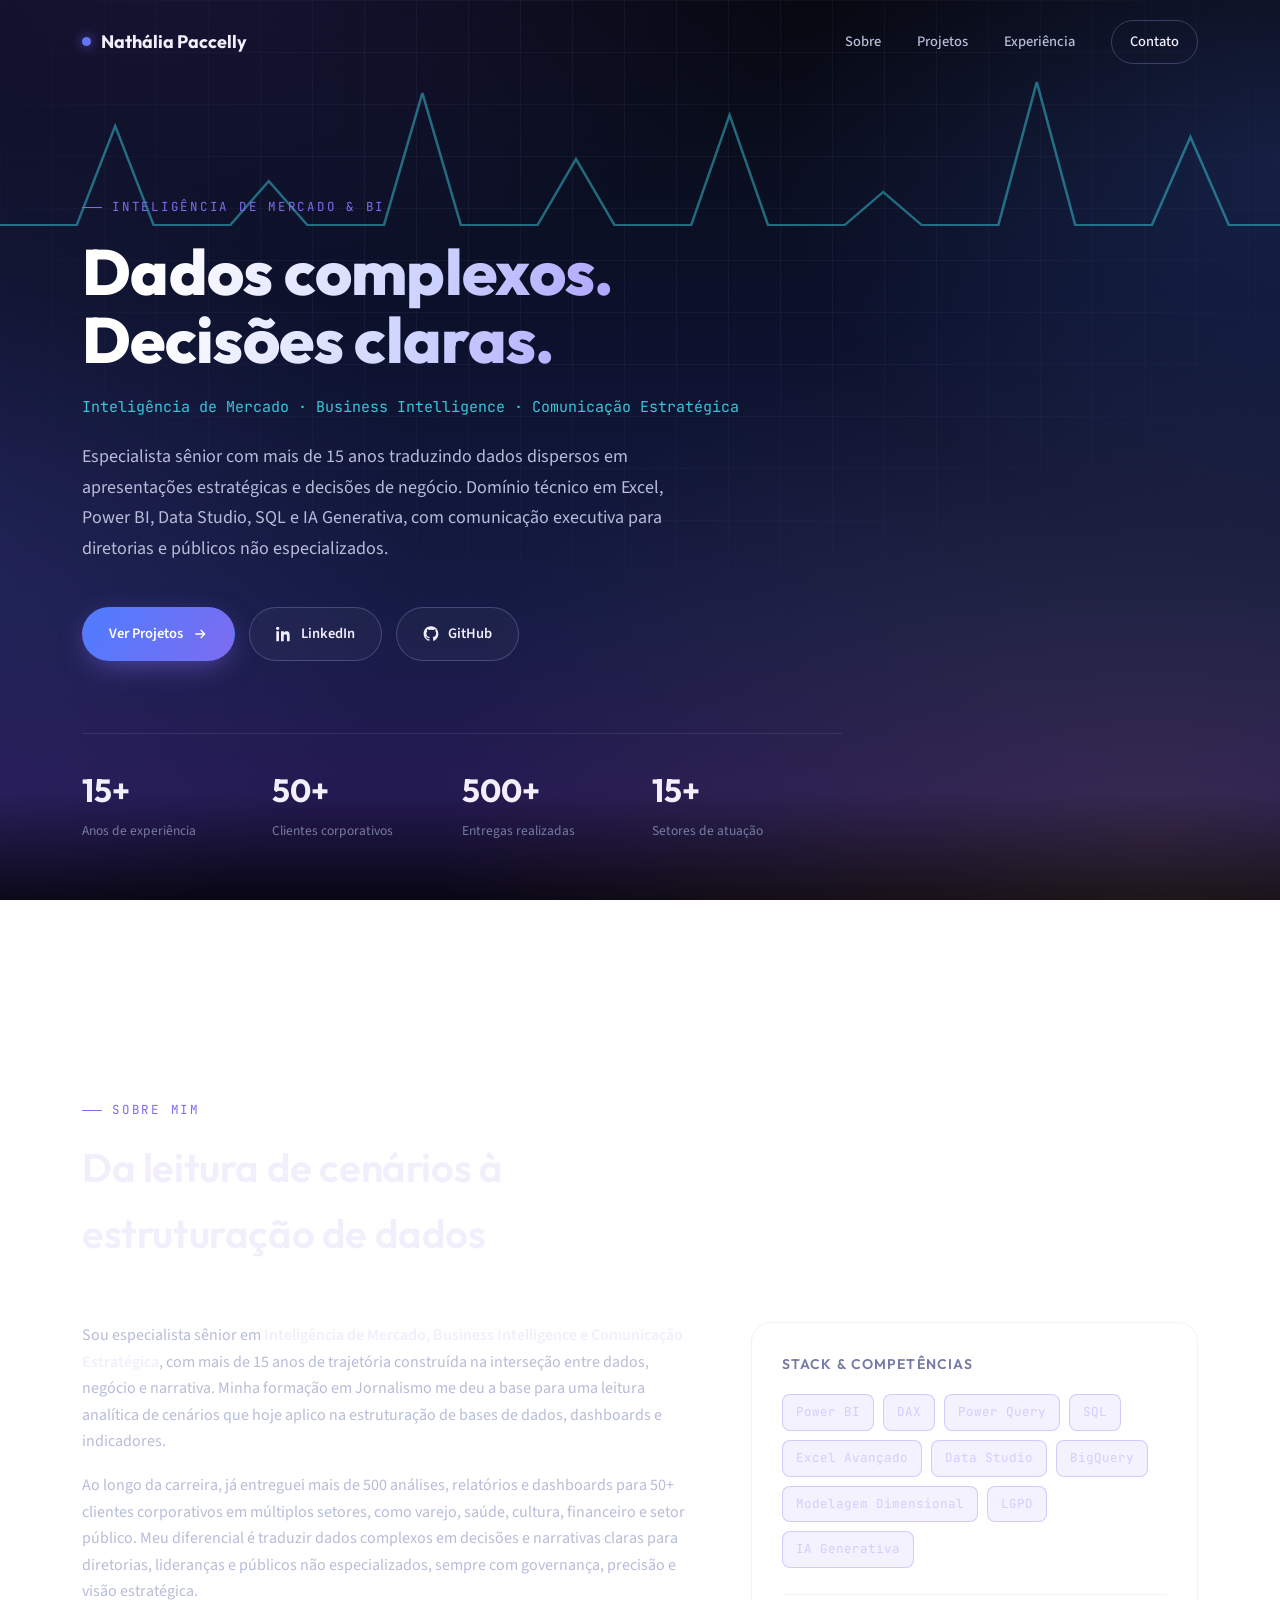
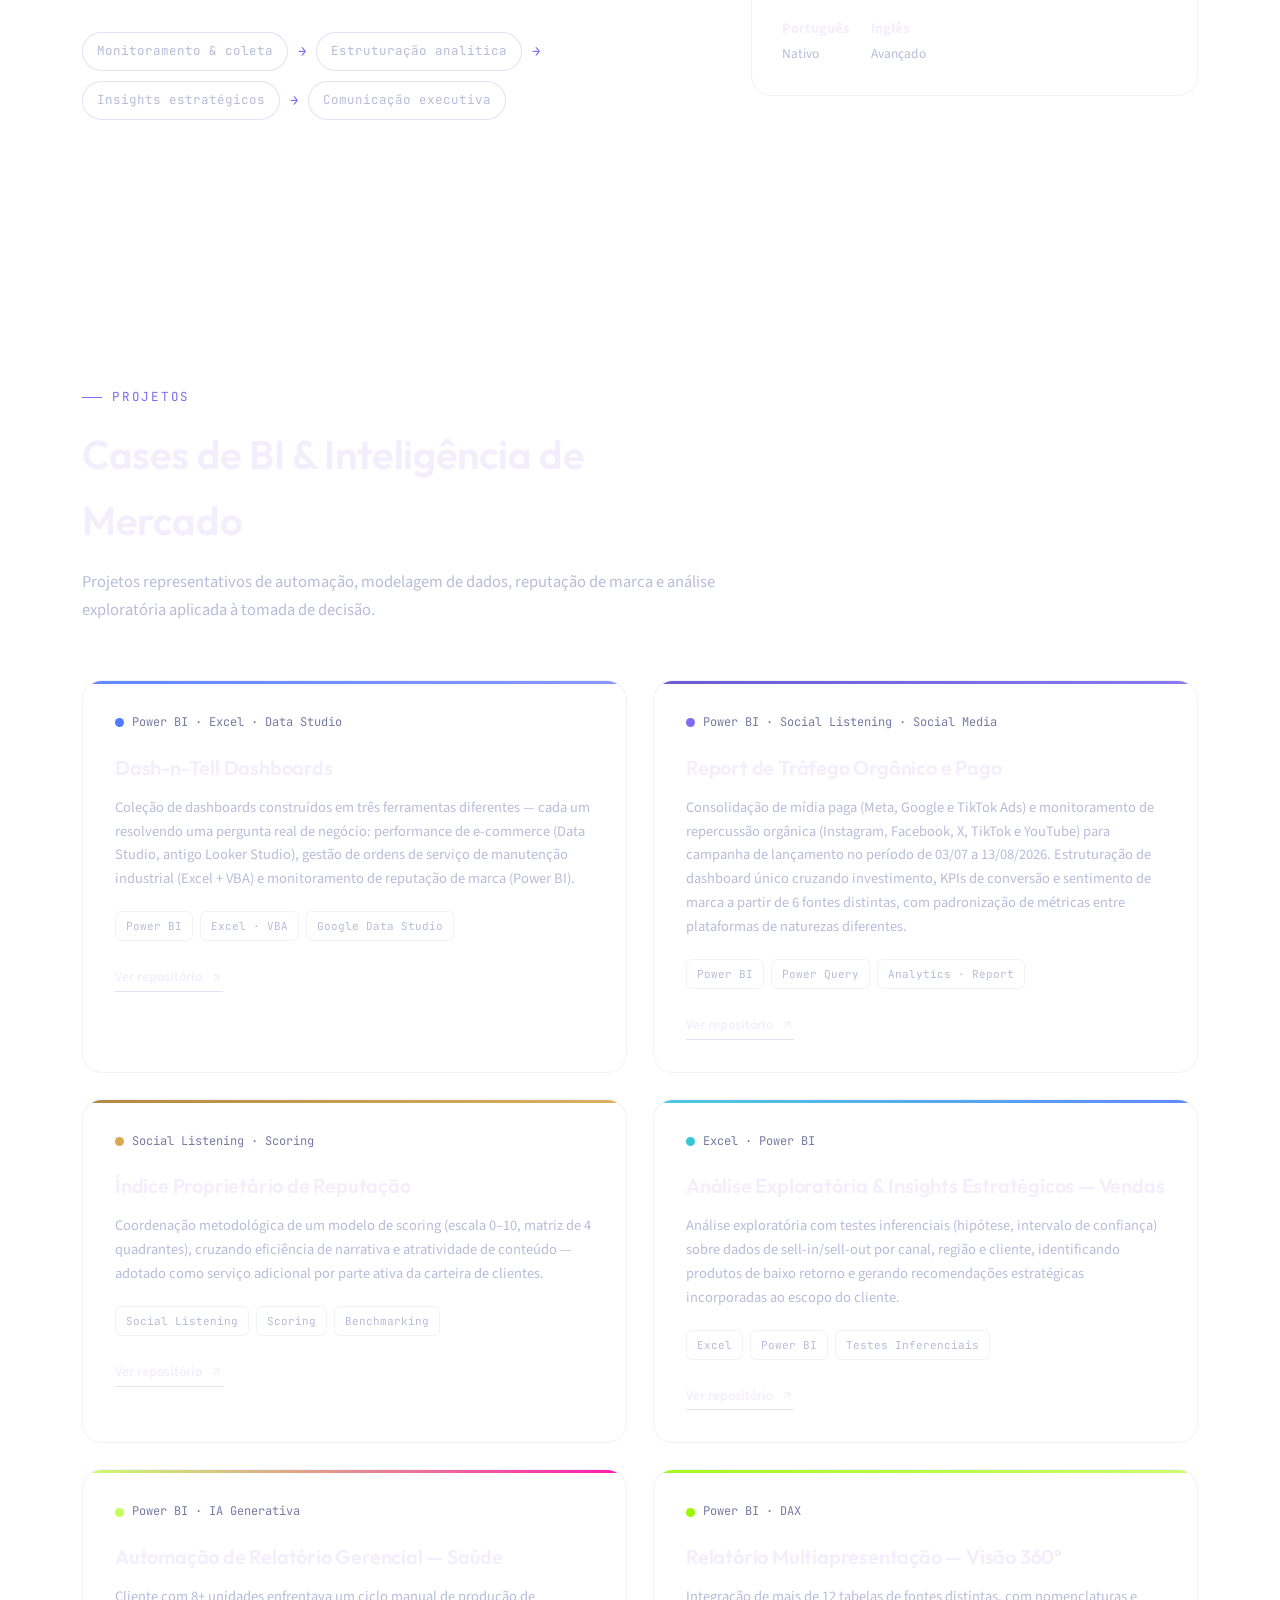
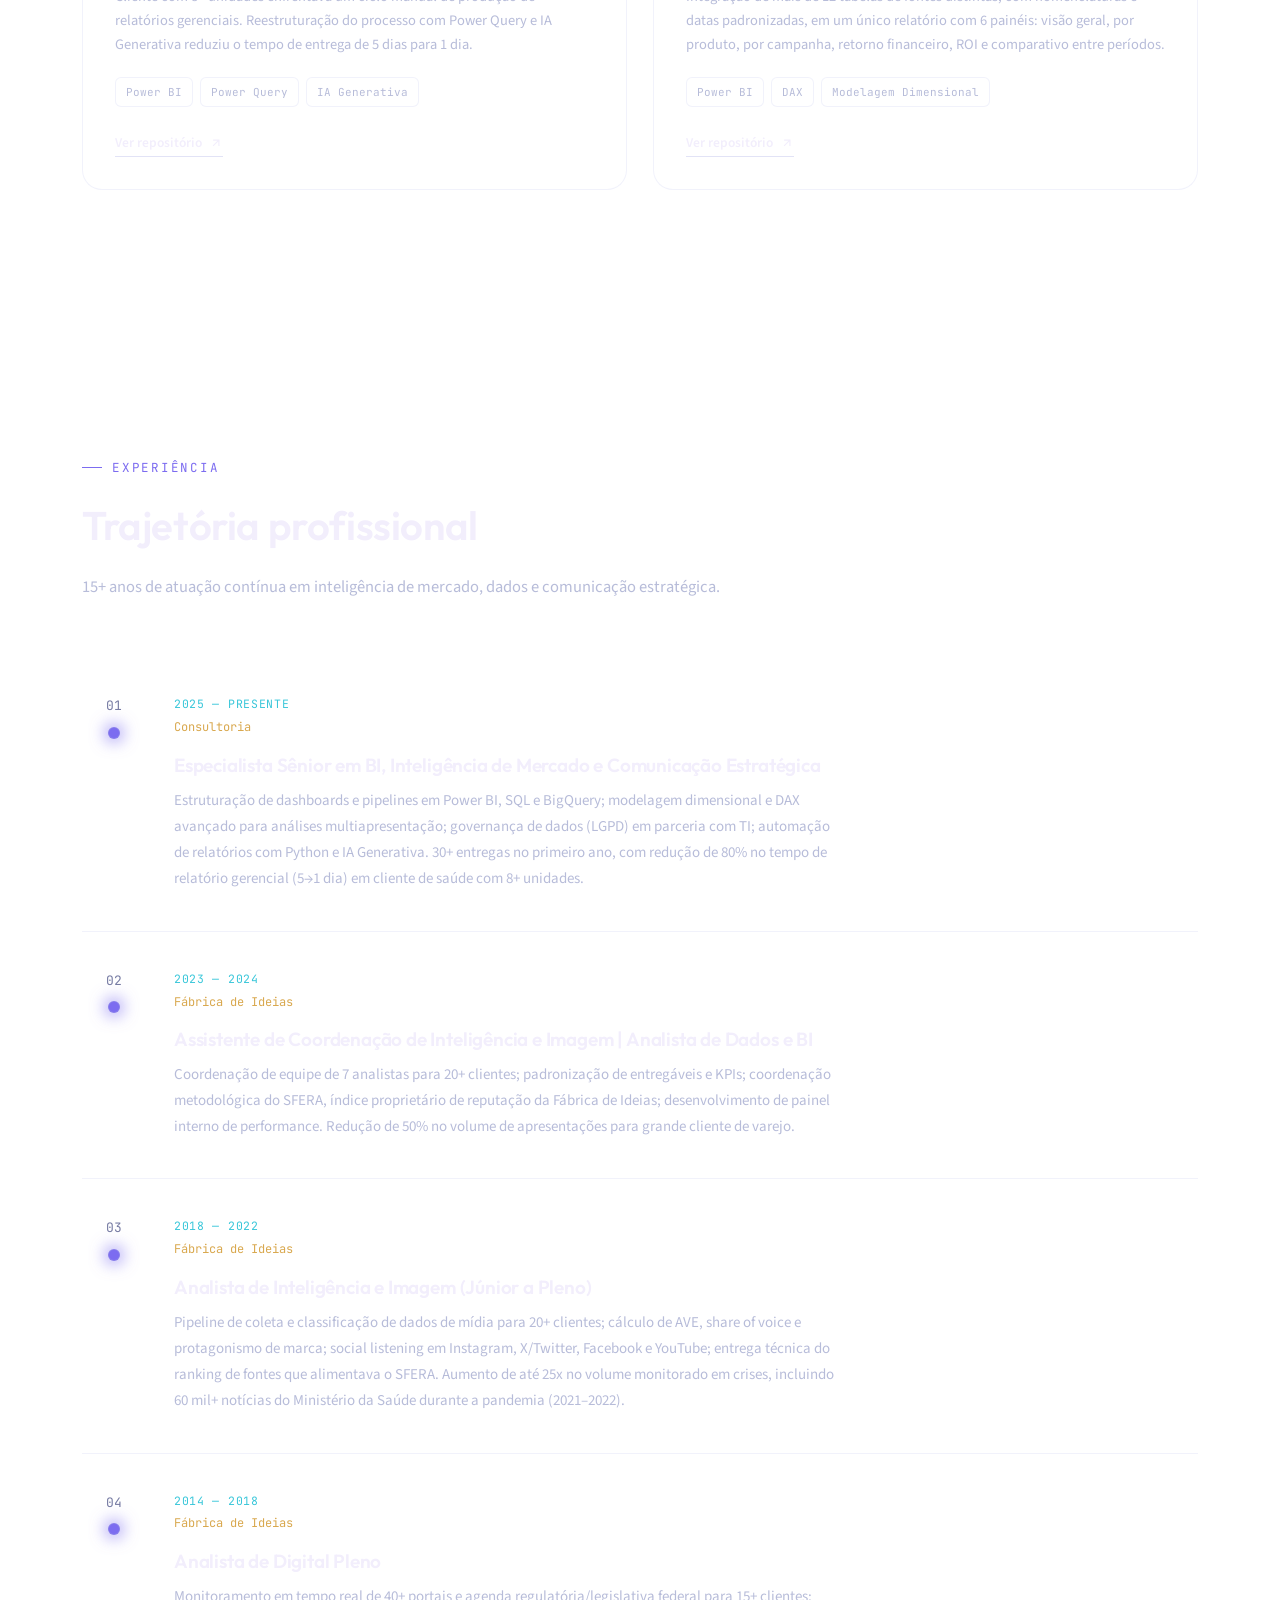
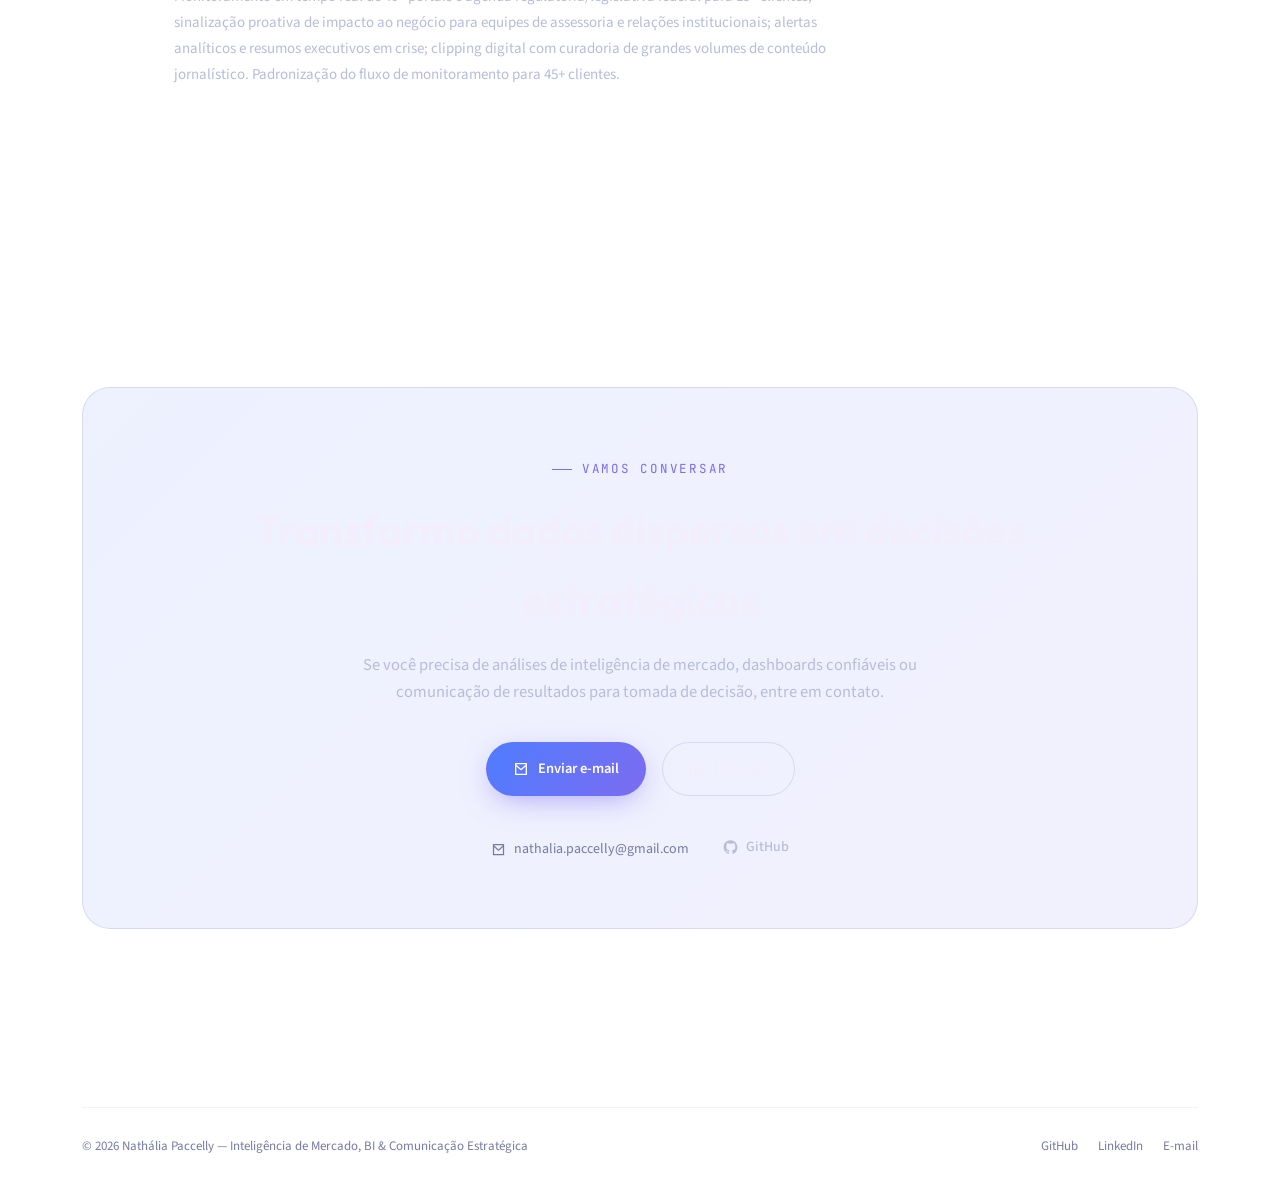
==== index.html @ 886574e2 "Revise lede paragraph for clarity and emphasis Updated the lede paragraph to enhance clarity and foc" ====
<!DOCTYPE html>
<html lang="pt-BR">
<head>
<meta charset="UTF-8">
<meta name="viewport" content="width=device-width, initial-scale=1.0">
<title>Nathália Paccelly — Inteligência de Mercado, BI &amp; Comunicação Estratégica</title>
<meta name="description" content="Nathália Paccelly — Especialista Sênior em Inteligência de Mercado, Business Intelligence e Comunicação Estratégica. 15+ anos de experiência.">
<link rel="preconnect" href="https://fonts.googleapis.com">
<link rel="preconnect" href="https://fonts.gstatic.com" crossorigin>
<link href="https://fonts.googleapis.com/css2?family=Outfit:wght@400;500;600;700;800&family=Source+Sans+3:wght@400;500;600;700&family=JetBrains+Mono:wght@400;500;600&display=swap" rel="stylesheet">
<link rel="stylesheet" href="style.css">
</head>
<body>

<nav class="site-nav" id="siteNav">
  <div class="wrap nav-inner">
    <a href="#top" class="nav-logo"><span class="dot"></span>Nathália Paccelly</a>
    <div class="nav-links">
      <a href="#sobre">Sobre</a>
      <a href="#projetos">Projetos</a>
      <a href="#experiencia">Experiência</a>
      <a href="#contato" class="nav-cta">Contato</a>
    </div>
    <button class="nav-toggle" id="navToggle" aria-label="Abrir menu">
      <span></span><span></span><span></span>
    </button>
  </div>
  <div class="wrap">
    <div class="mobile-menu" id="mobileMenu">
      <a href="#sobre">Sobre</a>
      <a href="#projetos">Projetos</a>
      <a href="#experiencia">Experiência</a>
      <a href="#contato">Contato</a>
    </div>
  </div>
</nav>

<main id="top" style="position:relative;">

  <section class="hero">
    <div class="hero-grid-bg" aria-hidden="true"></div>
    <svg class="hero-signal" viewBox="0 0 1000 200" preserveAspectRatio="none" aria-hidden="true">
      <path d="M0,150 L60,150 L90,60 L120,150 L180,150 L210,110 L240,150 L300,150 L330,30 L360,150 L420,150 L450,90 L480,150 L540,150 L570,50 L600,150 L660,150 L690,120 L720,150 L780,150 L810,20 L840,150 L900,150 L930,70 L960,150 L1000,150"/>
    </svg>
    <div class="wrap">
      <div class="hero-content">
        <span class="eyebrow">Inteligência de Mercado &amp; BI</span>
        <h1>Dados complexos.<br>Decisões claras.</h1>
        <p class="role-line">Inteligência de Mercado · Business Intelligence · Comunicação Estratégica</p>
        <p class="lede">Especialista sênior com mais de 15 anos traduzindo dados dispersos em apresentações estratégicas e decisões de negócio. Domínio técnico em Excel, Power BI, Data Studio, SQL e IA Generativa, com comunicação executiva para diretorias e públicos não especializados.</p>
        <div class="hero-actions">
          <a href="#projetos" class="btn btn-primary">
            Ver Projetos
            <svg viewBox="0 0 24 24" fill="none" stroke="currentColor" stroke-width="2"><path d="M5 12h14M13 6l6 6-6 6"/></svg>
          </a>
          <a href="https://linkedin.com/in/nathaliapaccelly" target="_blank" rel="noopener" class="btn btn-ghost">
            <svg viewBox="0 0 24 24" fill="currentColor"><path d="M4.98 3.5C4.98 4.88 3.87 6 2.5 6S0 4.88 0 3.5 1.12 1 2.5 1s2.48 1.12 2.48 2.5zM.5 8h4V23h-4V8zm7.5 0h3.83v2.05h.05c.53-1 1.84-2.05 3.79-2.05 4.05 0 4.8 2.67 4.8 6.14V23h-4v-6.87c0-1.64-.03-3.75-2.29-3.75-2.29 0-2.64 1.79-2.64 3.63V23h-4V8z"/></svg>
            LinkedIn
          </a>
          <a href="https://github.com/NPaccelly" target="_blank" rel="noopener" class="btn btn-ghost">
            <svg viewBox="0 0 24 24" fill="currentColor"><path d="M12 .5C5.73.5.98 5.24.98 11.5c0 5.02 3.26 9.28 7.78 10.78.57.1.78-.25.78-.55v-2.15c-3.17.69-3.84-1.36-3.84-1.36-.52-1.32-1.27-1.67-1.27-1.67-1.04-.71.08-.7.08-.7 1.15.08 1.75 1.18 1.75 1.18 1.02 1.75 2.68 1.25 3.33.95.1-.74.4-1.25.72-1.54-2.53-.29-5.19-1.27-5.19-5.63 0-1.24.44-2.26 1.17-3.06-.12-.29-.51-1.45.11-3.02 0 0 .96-.31 3.15 1.17a10.9 10.9 0 0 1 5.74 0c2.18-1.48 3.15-1.17 3.15-1.17.62 1.57.23 2.73.11 3.02.73.8 1.17 1.82 1.17 3.06 0 4.37-2.67 5.34-5.21 5.62.41.36.77 1.06.77 2.14v3.17c0 .3.21.66.79.55C19.76 20.77 23 16.51 23 11.5 23 5.24 18.27.5 12 .5z"/></svg>
            GitHub
          </a>
        </div>
        <div class="hero-stats">
          <div class="stat"><div class="num" data-target="15" data-suffix="+">0</div><div class="label">Anos de experiência</div></div>
          <div class="stat"><div class="num" data-target="50" data-suffix="+">0</div><div class="label">Clientes corporativos</div></div>
          <div class="stat"><div class="num" data-target="500" data-suffix="+">0</div><div class="label">Entregas realizadas</div></div>
          <div class="stat"><div class="num" data-target="15" data-suffix="+">0</div><div class="label">Setores de atuação</div></div>
        </div>
      </div>
    </div>
  </section>

  <section id="sobre">
    <div class="wrap">
      <div class="section-head reveal">
        <span class="eyebrow">Sobre mim</span>
        <h2>Da leitura de cenários à estruturação de dados</h2>
      </div>
      <div class="about-layout">
        <div class="about-text reveal">
          <p>Sou especialista sênior em <strong>Inteligência de Mercado, Business Intelligence e Comunicação Estratégica</strong>, com mais de 15 anos de trajetória construída na interseção entre dados, negócio e narrativa. Minha formação em Jornalismo me deu a base para uma leitura analítica de cenários que hoje aplico na estruturação de bases de dados, dashboards e indicadores.</p>
          <p>Ao longo da carreira, já entreguei mais de 500 análises, relatórios e dashboards para 50+ clientes corporativos em múltiplos setores, como varejo, saúde, cultura, financeiro e setor público. Meu diferencial é traduzir dados complexos em decisões e narrativas claras para diretorias, lideranças e públicos não especializados, sempre com governança, precisão e visão estratégica.</p>
          <div class="flow-strip">
            <span class="fnode">Monitoramento &amp; coleta</span>
            <span class="farrow">→</span>
            <span class="fnode">Estruturação analítica</span>
            <span class="farrow">→</span>
            <span class="fnode">Insights estratégicos</span>
            <span class="farrow">→</span>
            <span class="fnode">Comunicação executiva</span>
          </div>
        </div>
        <div class="skills-card reveal">
          <h3>Stack &amp; competências</h3>
          <div class="badge-grid">
            <span class="badge">Power BI</span>
            <span class="badge">DAX</span>
            <span class="badge">Power Query</span>
            <span class="badge">SQL</span>
            <span class="badge">Excel Avançado</span>
            <span class="badge">Data Studio</span>
            <span class="badge">BigQuery</span>
            <span class="badge">Modelagem Dimensional</span>
            <span class="badge">LGPD</span>
            <span class="badge">IA Generativa</span>
          </div>
          <div class="lang-row">
            <div><strong>Português</strong>Nativo</div>
            <div><strong>Inglês</strong>Avançado</div>
          </div>
        </div>
      </div>
    </div>
  </section>

  <section id="projetos">
    <div class="wrap">
      <div class="section-head reveal">
        <span class="eyebrow">Projetos</span>
        <h2>Cases de BI &amp; Inteligência de Mercado</h2>
        <p>Projetos representativos de automação, modelagem de dados, reputação de marca e análise exploratória aplicada à tomada de decisão.</p>
      </div>
      <div class="projects-grid">

        <article class="proj-card p-1 reveal">
          <div class="proj-top"><div class="proj-lang"><span class="swatch"></span>Power BI · Excel · Data Studio</div></div>
          <h3>Dash-n-Tell Dashboards</h3>
          <p class="desc">Coleção de dashboards construídos em três ferramentas diferentes — cada um resolvendo uma pergunta real de negócio: performance de e-commerce (Data Studio, antigo Looker Studio), gestão de ordens de serviço de manutenção industrial (Excel + VBA) e monitoramento de reputação de marca (Power BI).</p>
          <div class="proj-stack"><span>Power BI</span><span>Excel · VBA</span><span>Google Data Studio</span></div>
          <a href="https://github.com/NPaccelly/Dash-n-Tell-Dashboards" target="_blank" rel="noopener" class="proj-link">Ver repositório
            <svg viewBox="0 0 24 24" fill="none" stroke="currentColor" stroke-width="2"><path d="M7 17L17 7M7 7h10v10"/></svg>
          </a>
        </article>

        <article class="proj-card p-2 reveal">
          <div class="proj-top"><div class="proj-lang"><span class="swatch"></span>Power BI · Social Listening · Social Media</div></div>
          <h3>Report de Tráfego Orgânico e Pago</h3>
          <p class="desc">Consolidação de mídia paga (Meta, Google e TikTok Ads) e monitoramento de repercussão orgânica (Instagram, Facebook, X, TikTok e YouTube) para campanha de lançamento no período de 03/07 a 13/08/2026. Estruturação de dashboard único cruzando investimento, KPIs de conversão e sentimento de marca a partir de 6 fontes distintas, com padronização de métricas entre plataformas de naturezas diferentes.</p>
          <div class="proj-stack"><span>Power BI</span><span>Power Query</span><span>Analytics · Report</span></div>
          <a href="https://github.com/NPaccelly/Paid-Organic-Report" target="_blank" rel="noopener" class="proj-link">Ver repositório
            <svg viewBox="0 0 24 24" fill="none" stroke="currentColor" stroke-width="2"><path d="M7 17L17 7M7 7h10v10"/></svg>
          </a>
        </article>  

        <article class="proj-card p-3 reveal">
          <div class="proj-top"><div class="proj-lang"><span class="swatch"></span>Social Listening · Scoring</div></div>
          <h3>Índice Proprietário de Reputação</h3>
          <p class="desc">Coordenação metodológica de um modelo de scoring (escala 0–10, matriz de 4 quadrantes), cruzando eficiência de narrativa e atratividade de conteúdo — adotado como serviço adicional por parte ativa da carteira de clientes.</p>
          <div class="proj-stack"><span>Social Listening</span><span>Scoring</span><span>Benchmarking</span></div>
          <a href="https://github.com/NPaccelly/reputation-index" target="_blank" rel="noopener" class="proj-link">Ver repositório
            <svg viewBox="0 0 24 24" fill="none" stroke="currentColor" stroke-width="2"><path d="M7 17L17 7M7 7h10v10"/></svg>
          </a>
        </article>

        <article class="proj-card p-4 reveal">
          <div class="proj-top"><div class="proj-lang"><span class="swatch"></span>Excel · Power BI</div></div>
          <h3>Análise Exploratória &amp; Insights Estratégicos — Vendas</h3>
          <p class="desc">Análise exploratória com testes inferenciais (hipótese, intervalo de confiança) sobre dados de sell-in/sell-out por canal, região e cliente, identificando produtos de baixo retorno e gerando recomendações estratégicas incorporadas ao escopo do cliente.</p>
          <div class="proj-stack"><span>Excel</span><span>Power BI</span><span>Testes Inferenciais</span></div>
          <a href="https://github.com/NPaccelly/sellin-sellout-insights" target="_blank" rel="noopener" class="proj-link">Ver repositório
            <svg viewBox="0 0 24 24" fill="none" stroke="currentColor" stroke-width="2"><path d="M7 17L17 7M7 7h10v10"/></svg>
          </a>
        </article>
        
        <article class="proj-card p-5 reveal">
          <div class="proj-top"><div class="proj-lang"><span class="swatch"></span>Power BI · IA Generativa</div></div>
          <h3>Automação de Relatório Gerencial — Saúde</h3>
          <p class="desc">Cliente com 8+ unidades enfrentava um ciclo manual de produção de relatórios gerenciais. Reestruturação do processo com Power Query e IA Generativa reduziu o tempo de entrega de 5 dias para 1 dia.</p>
          <div class="proj-stack"><span>Power BI</span><span>Power Query</span><span>IA Generativa</span></div>
          <a href="https://github.com/NPaccelly/health-report-automation" target="_blank" rel="noopener" class="proj-link">Ver repositório
            <svg viewBox="0 0 24 24" fill="none" stroke="currentColor" stroke-width="2"><path d="M7 17L17 7M7 7h10v10"/></svg>
          </a>
        </article>

        <article class="proj-card p-6 reveal">
          <div class="proj-top"><div class="proj-lang"><span class="swatch"></span>Power BI · DAX</div></div>
          <h3>Relatório Multiapresentação — Visão 360°</h3>
          <p class="desc">Integração de mais de 12 tabelas de fontes distintas, com nomenclaturas e datas padronizadas, em um único relatório com 6 painéis: visão geral, por produto, por campanha, retorno financeiro, ROI e comparativo entre períodos.</p>
          <div class="proj-stack"><span>Power BI</span><span>DAX</span><span>Modelagem Dimensional</span></div>
          <a href="https://github.com/NPaccelly/bi-360-report" target="_blank" rel="noopener" class="proj-link">Ver repositório
            <svg viewBox="0 0 24 24" fill="none" stroke="currentColor" stroke-width="2"><path d="M7 17L17 7M7 7h10v10"/></svg>
          </a>
        </article>

   

      </div>
    </div>
  </section>

  <section id="experiencia">
    <div class="wrap">
      <div class="section-head reveal">
        <span class="eyebrow">Experiência</span>
        <h2>Trajetória profissional</h2>
        <p>15+ anos de atuação contínua em inteligência de mercado, dados e comunicação estratégica.</p>
      </div>

      <div class="stage-list">

        <div class="stage-item reveal">
          <div class="stage-num">01<div class="stage-dot"></div></div>
          <div class="stage-body">
            <span class="stage-tag">2025 — presente</span>
            <span class="stage-org">Consultoria</span>
            <h3>Especialista Sênior em BI, Inteligência de Mercado e Comunicação Estratégica</h3>
            <p>Estruturação de dashboards e pipelines em Power BI, SQL e BigQuery; modelagem dimensional e DAX avançado para análises multiapresentação; governança de dados (LGPD) em parceria com TI; automação de relatórios com Python e IA Generativa. 30+ entregas no primeiro ano, com redução de 80% no tempo de relatório gerencial (5→1 dia) em cliente de saúde com 8+ unidades.</p>
          </div>
        </div>

        <div class="stage-item reveal">
          <div class="stage-num">02<div class="stage-dot"></div></div>
          <div class="stage-body">
            <span class="stage-tag">2023 — 2024</span>
            <span class="stage-org">Fábrica de Ideias</span>
            <h3>Assistente de Coordenação de Inteligência e Imagem | Analista de Dados e BI</h3>
            <p>Coordenação de equipe de 7 analistas para 20+ clientes; padronização de entregáveis e KPIs; coordenação metodológica do SFERA, índice proprietário de reputação da Fábrica de Ideias; desenvolvimento de painel interno de performance. Redução de 50% no volume de apresentações para grande cliente de varejo.</p>
          </div>
        </div>

        <div class="stage-item reveal">
          <div class="stage-num">03<div class="stage-dot"></div></div>
          <div class="stage-body">
            <span class="stage-tag">2018 — 2022</span>
            <span class="stage-org">Fábrica de Ideias</span>
            <h3>Analista de Inteligência e Imagem (Júnior a Pleno)</h3>
            <p>Pipeline de coleta e classificação de dados de mídia para 20+ clientes; cálculo de AVE, share of voice e protagonismo de marca; social listening em Instagram, X/Twitter, Facebook e YouTube; entrega técnica do ranking de fontes que alimentava o SFERA. Aumento de até 25x no volume monitorado em crises, incluindo 60 mil+ notícias do Ministério da Saúde durante a pandemia (2021–2022).</p>
          </div>
        </div>

        <div class="stage-item reveal">
          <div class="stage-num">04<div class="stage-dot"></div></div>
          <div class="stage-body">
            <span class="stage-tag">2014 — 2018</span>
            <span class="stage-org">Fábrica de Ideias</span>
            <h3>Analista de Digital Pleno</h3>
            <p>Monitoramento em tempo real de 40+ portais e agenda regulatória/legislativa federal para 15+ clientes; sinalização proativa de impacto ao negócio para equipes de assessoria e relações institucionais; alertas analíticos e resumos executivos em crise; clipping digital com curadoria de grandes volumes de conteúdo jornalístico. Padronização do fluxo de monitoramento para 45+ clientes.</p>
          </div>
        </div>

      </div>
    </div>
  </section>

  <section id="contato">
    <div class="wrap">
      <div class="contact-card reveal">
        <span class="eyebrow" style="justify-content:center;">Vamos conversar</span>
        <h2 style="margin-top:16px;">Transformo dados dispersos em decisões estratégicas</h2>
        <p>Se você precisa de análises de inteligência de mercado, dashboards confiáveis ou comunicação de resultados para tomada de decisão, entre em contato.</p>
        <div class="contact-actions">
          <a href="mailto:nathalia.paccelly@gmail.com" class="btn btn-primary">
            <svg viewBox="0 0 24 24" fill="none" stroke="currentColor" stroke-width="2"><path d="M4 4h16v16H4V4z"/><path d="M4 6l8 7 8-7"/></svg>
            Enviar e-mail
          </a>
          <a href="https://linkedin.com/in/nathaliapaccelly" target="_blank" rel="noopener" class="btn btn-ghost">
            <svg viewBox="0 0 24 24" fill="currentColor"><path d="M4.98 3.5C4.98 4.88 3.87 6 2.5 6S0 4.88 0 3.5 1.12 1 2.5 1s2.48 1.12 2.48 2.5zM.5 8h4V23h-4V8zm7.5 0h3.83v2.05h.05c.53-1 1.84-2.05 3.79-2.05 4.05 0 4.8 2.67 4.8 6.14V23h-4v-6.87c0-1.64-.03-3.75-2.29-3.75-2.29 0-2.64 1.79-2.64 3.63V23h-4V8z"/></svg>
            LinkedIn
          </a>
        </div>
        <div class="contact-meta">
          <span>
            <svg width="15" height="15" viewBox="0 0 24 24" fill="none" stroke="currentColor" stroke-width="2"><path d="M4 4h16v16H4V4z"/><path d="M4 6l8 7 8-7"/></svg>
            nathalia.paccelly@gmail.com
          </span>
          <a href="https://github.com/NPaccelly" target="_blank" rel="noopener">
            <span>
              <svg width="15" height="15" viewBox="0 0 24 24" fill="currentColor"><path d="M12 .5C5.73.5.98 5.24.98 11.5c0 5.02 3.26 9.28 7.78 10.78.57.1.78-.25.78-.55v-2.15c-3.17.69-3.84-1.36-3.84-1.36-.52-1.32-1.27-1.67-1.27-1.67-1.04-.71.08-.7.08-.7 1.15.08 1.75 1.18 1.75 1.18 1.02 1.75 2.68 1.25 3.33.95.1-.74.4-1.25.72-1.54-2.53-.29-5.19-1.27-5.19-5.63 0-1.24.44-2.26 1.17-3.06-.12-.29-.51-1.45.11-3.02 0 0 .96-.31 3.15 1.17a10.9 10.9 0 0 1 5.74 0c2.18-1.48 3.15-1.17 3.15-1.17.62 1.57.23 2.73.11 3.02.73.8 1.17 1.82 1.17 3.06 0 4.37-2.67 5.34-5.21 5.62.41.36.77 1.06.77 2.14v3.17c0 .3.21.66.79.55C19.76 20.77 23 16.51 23 11.5 23 5.24 18.27.5 12 .5z"/></svg>
              GitHub
            </span>
          </a>
        </div>
      </div>
    </div>
  </section>

  <footer>
    <div class="wrap">
      <div class="footer-bottom">
        <span>© 2026 Nathália Paccelly — Inteligência de Mercado, BI &amp; Comunicação Estratégica</span>
        <div class="footer-social">
          <a href="https://github.com/NPaccelly" target="_blank" rel="noopener" aria-label="GitHub">GitHub</a>
          <a href="https://linkedin.com/in/nathaliapaccelly" target="_blank" rel="noopener" aria-label="LinkedIn">LinkedIn</a>
          <a href="mailto:nathalia.paccelly@gmail.com" aria-label="E-mail">E-mail</a>
        </div>
      </div>
    </div>
  </footer>

</main>

<script src="script.js"></script>
</body>
</html>
---- style.css ----
/* ============================================================
   Nathália Paccelly — Portfólio
   Direção: dashboard BI escuro, gradientes violeta/azul,
   com um acento dourado (autoridade analítica / jornalismo)
   ============================================================ */

:root{
  --black:#070810;
  --navy-0:#0a0e1f;
  --navy-1:#0d1330;
  --navy-2:#131b42;
  --indigo:#161b45;
  --indigo-deep:#241a52;
  --violet:#4b3aa8;
  --violet-bright:#7c6cf0;
  --blue-accent:#4f7cff;
  --cyan-accent:#38c6d9;
  --gold-accent:#d9a84e;
  --text-hi:#f2eefc;
  --text-mid:#b7bcd9;
  --text-low:#767ba3;
  --line:rgba(158,164,224,0.14);
  --line-strong:rgba(158,164,224,0.30);
  --card-bg:rgba(255,255,255,0.028);
  --card-bg-hover:rgba(255,255,255,0.055);
  --radius-lg:20px;
  --radius-md:14px;
  --maxw:1180px;
}

*{ box-sizing:border-box; }
html{ scroll-behavior:smooth; }
body{
  margin:0;
  font-family:'Source Sans 3', sans-serif;
  color:var(--text-mid);
  background:
    radial-gradient(1100px 620px at 12% -8%, rgba(75,58,168,0.26), transparent 60%),
    radial-gradient(900px 700px at 100% 18%, rgba(79,124,255,0.16), transparent 55%),
    radial-gradient(1000px 800px at -10% 60%, rgba(124,108,240,0.14), transparent 55%),
    radial-gradient(1200px 900px at 90% 92%, rgba(217,168,78,0.10), transparent 60%),
    linear-gradient(180deg, var(--black) 0%, var(--navy-0) 18%, var(--navy-1) 42%, var(--indigo) 68%, var(--indigo-deep) 88%, #0a0714 100%);
  background-attachment:fixed;
  line-height:1.65;
  -webkit-font-smoothing:antialiased;
  overflow-x:hidden;
}
::selection{ background:var(--violet-bright); color:#fff; }

h1,h2,h3,h4{ font-family:'Outfit', sans-serif; color:var(--text-hi); margin:0; letter-spacing:-0.01em; }
a{ color:inherit; text-decoration:none; }
p{ margin:0; }
img,svg{ display:block; max-width:100%; }

.eyebrow{
  font-family:'JetBrains Mono', monospace;
  font-size:12.5px;
  letter-spacing:0.14em;
  text-transform:uppercase;
  color:var(--violet-bright);
  display:inline-flex;
  align-items:center;
  gap:10px;
}
.eyebrow::before{ content:""; width:20px; height:1px; background:var(--violet-bright); display:inline-block; }

.wrap{ max-width:var(--maxw); margin:0 auto; padding:0 32px; }

@media (prefers-reduced-motion: reduce){
  html{ scroll-behavior:auto; }
  .reveal{ transition:none; opacity:1; transform:none; }
  *{ animation-duration:0.01ms !important; }
}

/* ---------- NAV ---------- */
nav.site-nav{
  position:fixed; top:0; left:0; right:0; z-index:100;
  padding:20px 0;
  transition:background .35s ease, border-color .35s ease, padding .35s ease;
  border-bottom:1px solid transparent;
}
nav.site-nav.scrolled{
  background:rgba(7,8,16,0.72);
  backdrop-filter:blur(14px) saturate(140%);
  -webkit-backdrop-filter:blur(14px) saturate(140%);
  border-bottom:1px solid var(--line);
  padding:14px 0;
}
.nav-inner{ display:flex; align-items:center; justify-content:space-between; }
.nav-logo{ font-family:'Outfit', sans-serif; font-weight:700; font-size:18px; color:var(--text-hi); display:flex; align-items:center; gap:10px; }
.nav-logo .dot{ width:9px; height:9px; border-radius:50%; background:linear-gradient(135deg, var(--blue-accent), var(--violet-bright)); box-shadow:0 0 12px rgba(124,108,240,0.8); }
.nav-links{ display:flex; align-items:center; gap:36px; }
.nav-links a{ font-size:14.5px; color:var(--text-mid); font-weight:500; position:relative; padding:4px 0; transition:color .25s ease; }
.nav-links a::after{ content:""; position:absolute; left:0; bottom:-2px; width:0%; height:1px; background:var(--violet-bright); transition:width .3s ease; }
.nav-links a:hover{ color:var(--text-hi); }
.nav-links a:hover::after{ width:100%; }
.nav-cta{ font-size:13.5px; font-weight:600; color:var(--text-hi) !important; border:1px solid var(--line-strong); border-radius:999px; padding:9px 18px !important; }
.nav-cta::after{ display:none; }
.nav-cta:hover{ background:rgba(255,255,255,0.06); border-color:var(--violet-bright); }
.nav-toggle{ display:none; background:none; border:none; cursor:pointer; padding:6px; }
.nav-toggle span{ display:block; width:22px; height:2px; background:var(--text-hi); margin:5px 0; border-radius:2px; }
.mobile-menu{ display:none; flex-direction:column; gap:2px; background:rgba(9,10,22,0.97); border:1px solid var(--line); border-radius:var(--radius-md); margin-top:14px; padding:10px; backdrop-filter:blur(16px); }
.mobile-menu.open{ display:flex; }
.mobile-menu a{ padding:12px 14px; font-size:15px; color:var(--text-mid); border-radius:8px; }
.mobile-menu a:hover{ background:rgba(255,255,255,0.05); color:var(--text-hi); }

/* ---------- SECTIONS GENERIC ---------- */
section{ position:relative; z-index:1; padding:130px 0; }
.reveal{ opacity:0; transform:translateY(28px); transition:opacity .8s cubic-bezier(.16,.8,.3,1), transform .8s cubic-bezier(.16,.8,.3,1); }
.reveal.in-view{ opacity:1; transform:translateY(0); }
.section-head{ max-width:640px; margin-bottom:56px; }
.section-head h2{ font-size:clamp(28px,3.4vw,40px); margin-top:14px; font-weight:600; }
.section-head p{ margin-top:16px; font-size:16.5px; color:var(--text-mid); }

/* ---------- HERO ---------- */
.hero{ padding:190px 0 120px; position:relative; overflow:hidden; }
.hero-grid-bg{
  position:absolute; inset:0; z-index:-2;
  background-image:
    linear-gradient(rgba(158,164,224,0.06) 1px, transparent 1px),
    linear-gradient(90deg, rgba(158,164,224,0.06) 1px, transparent 1px);
  background-size:52px 52px;
  mask-image:radial-gradient(ellipse 70% 55% at 50% 20%, black 40%, transparent 90%);
}
.hero-signal{ position:absolute; top:60px; left:0; width:100%; height:220px; z-index:-1; opacity:0.5; pointer-events:none; }
.hero-signal path{ stroke:var(--cyan-accent); stroke-width:2; fill:none; stroke-dasharray:2400; stroke-dashoffset:2400; animation:draw-signal 2.6s ease-out forwards .3s; }
@keyframes draw-signal{ to{ stroke-dashoffset:0; } }

.hero-content{ max-width:760px; }
.hero h1{
  font-size:clamp(38px, 6vw, 64px);
  font-weight:800;
  line-height:1.06;
  margin-top:20px;
  background:linear-gradient(100deg, #ffffff 10%, #cdd3ff 45%, #a99bff 75%, #7c6cf0 100%);
  -webkit-background-clip:text; background-clip:text; color:transparent;
}
.hero .role-line{ font-family:'JetBrains Mono', monospace; font-size:15px; color:var(--cyan-accent); margin-top:22px; }
.hero p.lede{ font-size:18px; color:var(--text-mid); margin-top:22px; max-width:600px; line-height:1.7; }
.hero-actions{ display:flex; gap:14px; margin-top:42px; flex-wrap:wrap; }
.btn{ display:inline-flex; align-items:center; gap:9px; padding:14px 26px; border-radius:999px; font-weight:600; font-size:14.5px; transition:transform .25s ease, box-shadow .25s ease, background .25s ease, border-color .25s ease; border:1px solid transparent; cursor:pointer; }
.btn-primary{ background:linear-gradient(120deg, var(--blue-accent), var(--violet-bright)); color:#fff; box-shadow:0 8px 30px -8px rgba(124,108,240,0.65); }
.btn-primary:hover{ transform:translateY(-2px); box-shadow:0 12px 34px -6px rgba(124,108,240,0.85); }
.btn-ghost{ background:rgba(255,255,255,0.03); border-color:var(--line-strong); color:var(--text-hi); }
.btn-ghost:hover{ background:rgba(255,255,255,0.07); border-color:var(--violet-bright); transform:translateY(-2px); }
.btn svg{ width:16px; height:16px; }

.hero-stats{ display:flex; gap:0; margin-top:72px; border-top:1px solid var(--line); padding-top:30px; flex-wrap:wrap; }
.hero-stats .stat{ flex:1; min-width:150px; padding-right:24px; }
.hero-stats .stat .num{ font-family:'Outfit', sans-serif; font-weight:700; font-size:32px; color:var(--text-hi); }
.hero-stats .stat .label{ font-size:13.5px; color:var(--text-low); margin-top:4px; }

/* ---------- ABOUT ---------- */
.about-layout{ display:grid; grid-template-columns:1.15fr 0.85fr; gap:64px; align-items:start; }
.about-text p{ font-size:16px; color:var(--text-mid); margin-bottom:18px; }
.about-text strong{ color:var(--text-hi); font-weight:600; }
.flow-strip{ display:flex; align-items:center; flex-wrap:wrap; gap:10px; margin-top:28px; font-family:'JetBrains Mono', monospace; font-size:12.5px; }
.flow-strip .fnode{ padding:8px 14px; border-radius:999px; border:1px solid var(--line-strong); color:var(--text-mid); background:rgba(255,255,255,0.02); }
.flow-strip .farrow{ color:var(--violet-bright); font-size:14px; }

.skills-card{ background:var(--card-bg); border:1px solid var(--line); border-radius:var(--radius-lg); padding:30px; }
.skills-card h3{ font-size:14px; text-transform:uppercase; letter-spacing:0.08em; color:var(--text-low); font-weight:600; margin-bottom:18px; }
.badge-grid{ display:flex; flex-wrap:wrap; gap:9px; }
.badge{ font-family:'JetBrains Mono', monospace; font-size:12.5px; padding:7px 13px; border-radius:8px; background:rgba(124,108,240,0.09); border:1px solid rgba(124,108,240,0.28); color:#d7cbff; }
.lang-row{ display:flex; gap:22px; margin-top:26px; padding-top:22px; border-top:1px solid var(--line); }
.lang-row div{ font-size:13.5px; }
.lang-row strong{ display:block; color:var(--text-hi); font-size:14.5px; margin-bottom:2px; }

/* ---------- PROJECTS ---------- */
.projects-grid{ display:grid; grid-template-columns:repeat(2, 1fr); gap:26px; }
.proj-card{ position:relative; background:var(--card-bg); border:1px solid var(--line); border-radius:var(--radius-lg); padding:32px; overflow:hidden; transition:transform .35s cubic-bezier(.16,.8,.3,1), border-color .35s ease, background .35s ease; }
.proj-card::before{ content:""; position:absolute; top:0; left:0; right:0; height:3px; background:var(--accent-grad); opacity:0.9; }
.proj-card:hover{ transform:translateY(-6px); background:var(--card-bg-hover); border-color:var(--line-strong); }
.proj-top{ display:flex; align-items:center; justify-content:space-between; margin-bottom:18px; }
.proj-lang{ display:flex; align-items:center; gap:8px; font-family:'JetBrains Mono', monospace; font-size:12px; color:var(--text-low); }
.proj-lang .swatch{ width:9px; height:9px; border-radius:50%; background:var(--accent-solid); }
.proj-card h3{ font-size:20px; margin-bottom:12px; font-weight:600; }
.proj-card p.desc{ font-size:14.5px; color:var(--text-mid); margin-bottom:20px; line-height:1.65; }
.proj-stack{ display:flex; flex-wrap:wrap; gap:7px; margin-bottom:22px; }
.proj-stack span{ font-family:'JetBrains Mono', monospace; font-size:11px; padding:5px 10px; border-radius:6px; background:rgba(255,255,255,0.04); color:var(--text-mid); border:1px solid var(--line); }
.proj-link{ display:inline-flex; align-items:center; gap:7px; font-size:13.5px; font-weight:600; color:var(--text-hi); border-bottom:1px solid var(--line-strong); padding-bottom:2px; transition:border-color .25s ease, color .25s ease; }
.proj-link svg{ width:14px; height:14px; transition:transform .25s ease; }
.proj-link:hover{ border-color:var(--violet-bright); color:var(--violet-bright); }
.proj-link:hover svg{ transform:translate(2px,-2px); }

.p-1{ --accent-solid:#4f7cff; --accent-grad:linear-gradient(90deg,#4f7cff,#7c8cff); }
.p-2{ --accent-solid:#7c6cf0; --accent-grad:linear-gradient(90deg,#5b47c9,#7c6cf0); }
.p-3{ --accent-solid:#d9a84e; --accent-grad:linear-gradient(90deg,#a97c2e,#d9a84e); }
.p-4{ --accent-solid:#38c6d9; --accent-grad:linear-gradient(90deg,#38c6d9,#4f7cff); }
.p-5{ --accent-solid:#C4FF5E; --accent-grad:linear-gradient(90deg,#C4FF5E,#FF00AA); }
.p-6{ --accent-solid:#9CF700; --accent-grad:linear-gradient(90deg,#9CF700,#C4FF5E); }


/* ---------- EXPERIENCE / STAGE LIST ---------- */
.stage-list{ display:flex; flex-direction:column; gap:0; }
.stage-item{ display:grid; grid-template-columns:64px 1fr; gap:28px; padding:38px 0; border-bottom:1px solid var(--line); position:relative; }
.stage-item:last-child{ border-bottom:none; }
.stage-num{ font-family:'JetBrains Mono', monospace; font-size:13px; color:var(--text-low); display:flex; flex-direction:column; align-items:center; gap:10px; }
.stage-dot{ width:12px; height:12px; border-radius:50%; background:rgba(124,108,240,0.25); border:1px solid var(--line-strong); transition:background .4s ease, box-shadow .4s ease; }
.stage-item.in-view .stage-dot{ background:var(--violet-bright); box-shadow:0 0 16px 3px rgba(124,108,240,0.7); }
.stage-body h3{ font-size:19px; margin-bottom:6px; font-weight:600; }
.stage-body .stage-tag{ font-family:'JetBrains Mono', monospace; font-size:11.5px; color:var(--cyan-accent); text-transform:uppercase; letter-spacing:0.06em; margin-bottom:4px; display:block; }
.stage-body .stage-org{ font-family:'JetBrains Mono', monospace; font-size:12px; color:var(--gold-accent); margin-bottom:12px; display:block; }
.stage-body p{ color:var(--text-mid); font-size:15px; line-height:1.75; max-width:660px; }

/* ---------- CONTACT / FOOTER ---------- */
.contact-card{ background:linear-gradient(135deg, rgba(79,124,255,0.10), rgba(124,108,240,0.10)); border:1px solid var(--line-strong); border-radius:28px; padding:64px; text-align:center; }
.contact-card h2{ font-size:clamp(28px,4vw,42px); margin-bottom:18px; }
.contact-card p{ max-width:560px; margin:0 auto; font-size:16.5px; color:var(--text-mid); }
.contact-actions{ display:flex; gap:16px; justify-content:center; margin-top:36px; flex-wrap:wrap; }
.contact-meta{ display:flex; gap:34px; justify-content:center; margin-top:40px; flex-wrap:wrap; font-size:14px; color:var(--text-low); }
.contact-meta a{ color:var(--text-mid); font-weight:500; }
.contact-meta a:hover{ color:var(--violet-bright); }
.contact-meta span{ display:inline-flex; align-items:center; gap:8px; }

footer{ padding:48px 0 40px; }
.footer-bottom{ display:flex; justify-content:space-between; align-items:center; padding-top:28px; border-top:1px solid var(--line); font-size:13px; color:var(--text-low); flex-wrap:wrap; gap:12px; }
.footer-social{ display:flex; gap:20px; }
.footer-social a{ color:var(--text-low); transition:color .25s ease; }
.footer-social a:hover{ color:var(--violet-bright); }

/* ---------- RESPONSIVE ---------- */
@media (max-width:900px){
  .nav-links{ display:none; }
  .nav-toggle{ display:block; }
  .about-layout{ grid-template-columns:1fr; gap:40px; }
  .projects-grid{ grid-template-columns:1fr; }
  .contact-card{ padding:44px 28px; }
  .stage-item{ grid-template-columns:40px 1fr; gap:18px; }
}
@media (max-width:600px){
  .wrap{ padding:0 20px; }
  section{ padding:90px 0; }
  .hero{ padding:150px 0 90px; }
  .hero-stats{ gap:20px; }
  .hero-stats .stat{ min-width:44%; }
  .hero-actions{ flex-direction:column; align-items:stretch; }
  .contact-actions{ flex-direction:column; align-items:stretch; }
  .contact-meta{ flex-direction:column; align-items:center; gap:14px; }
  .footer-bottom{ flex-direction:column; text-align:center; }
}
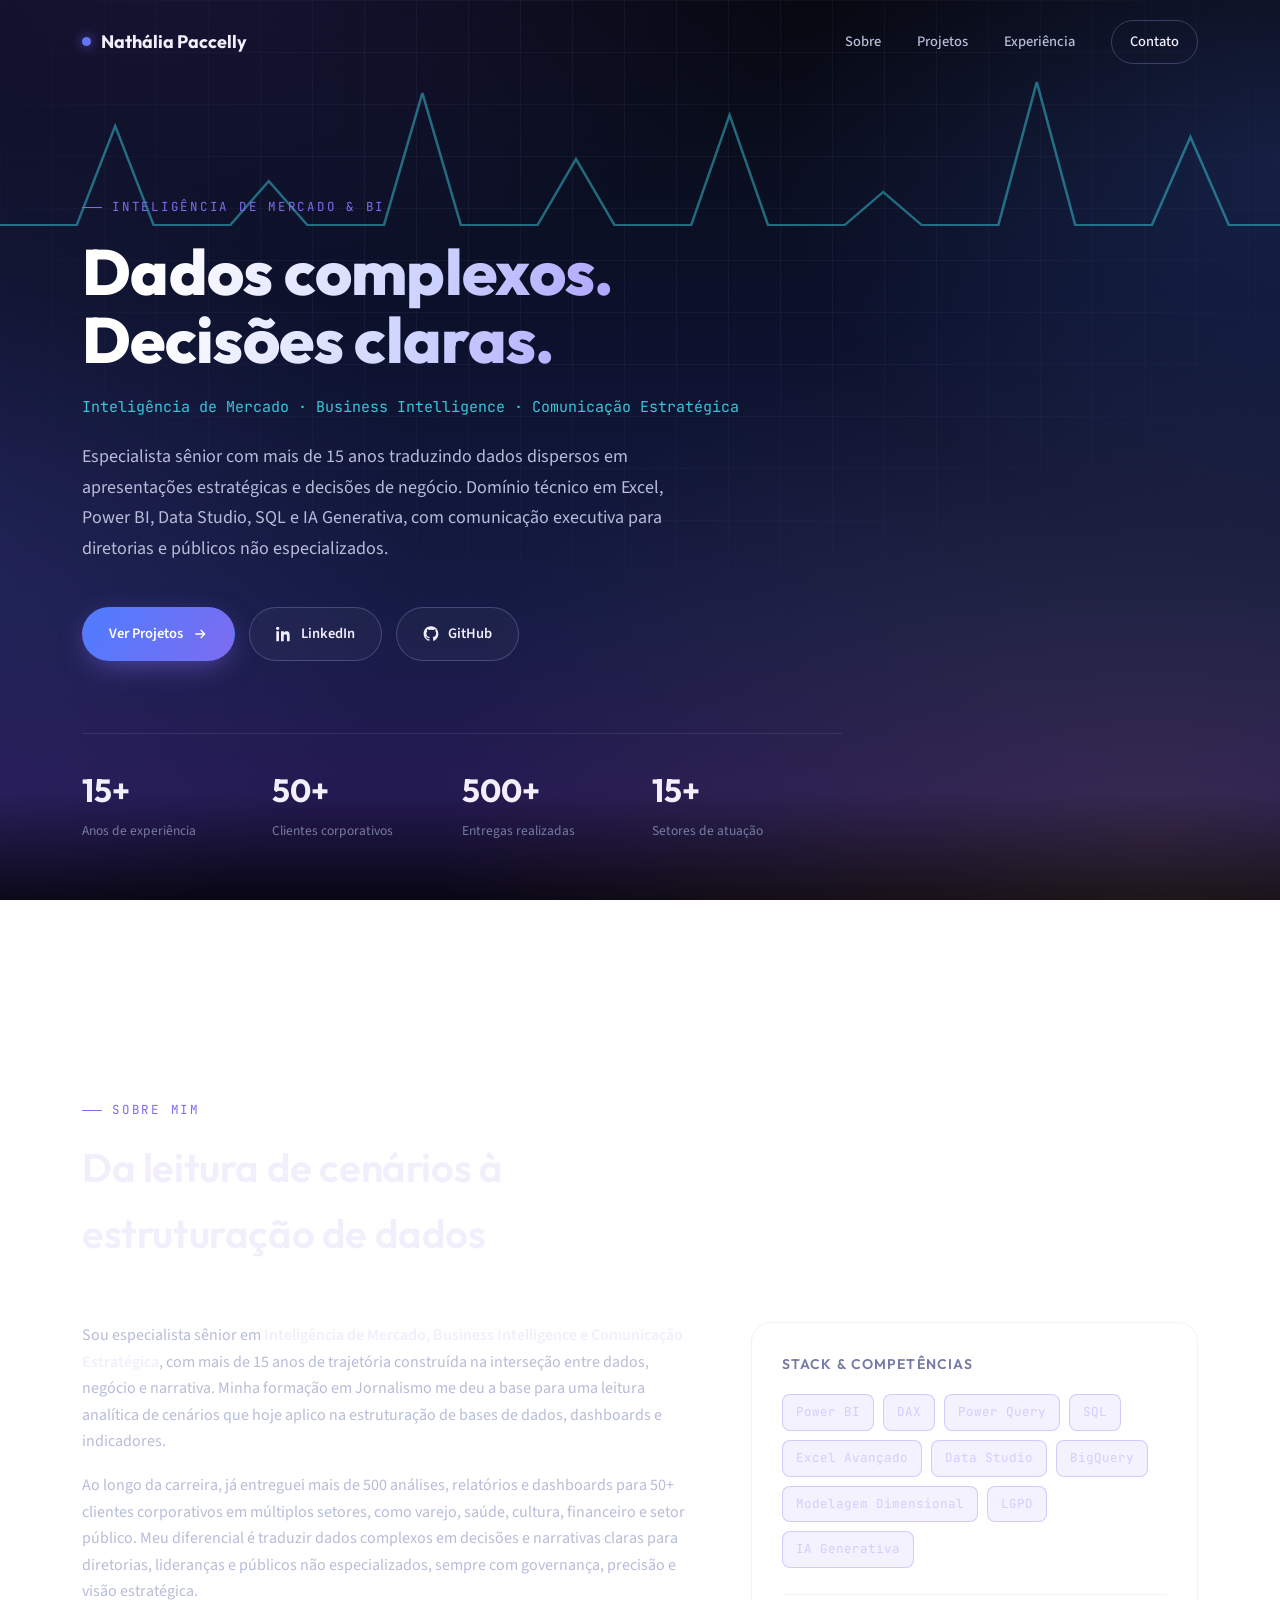
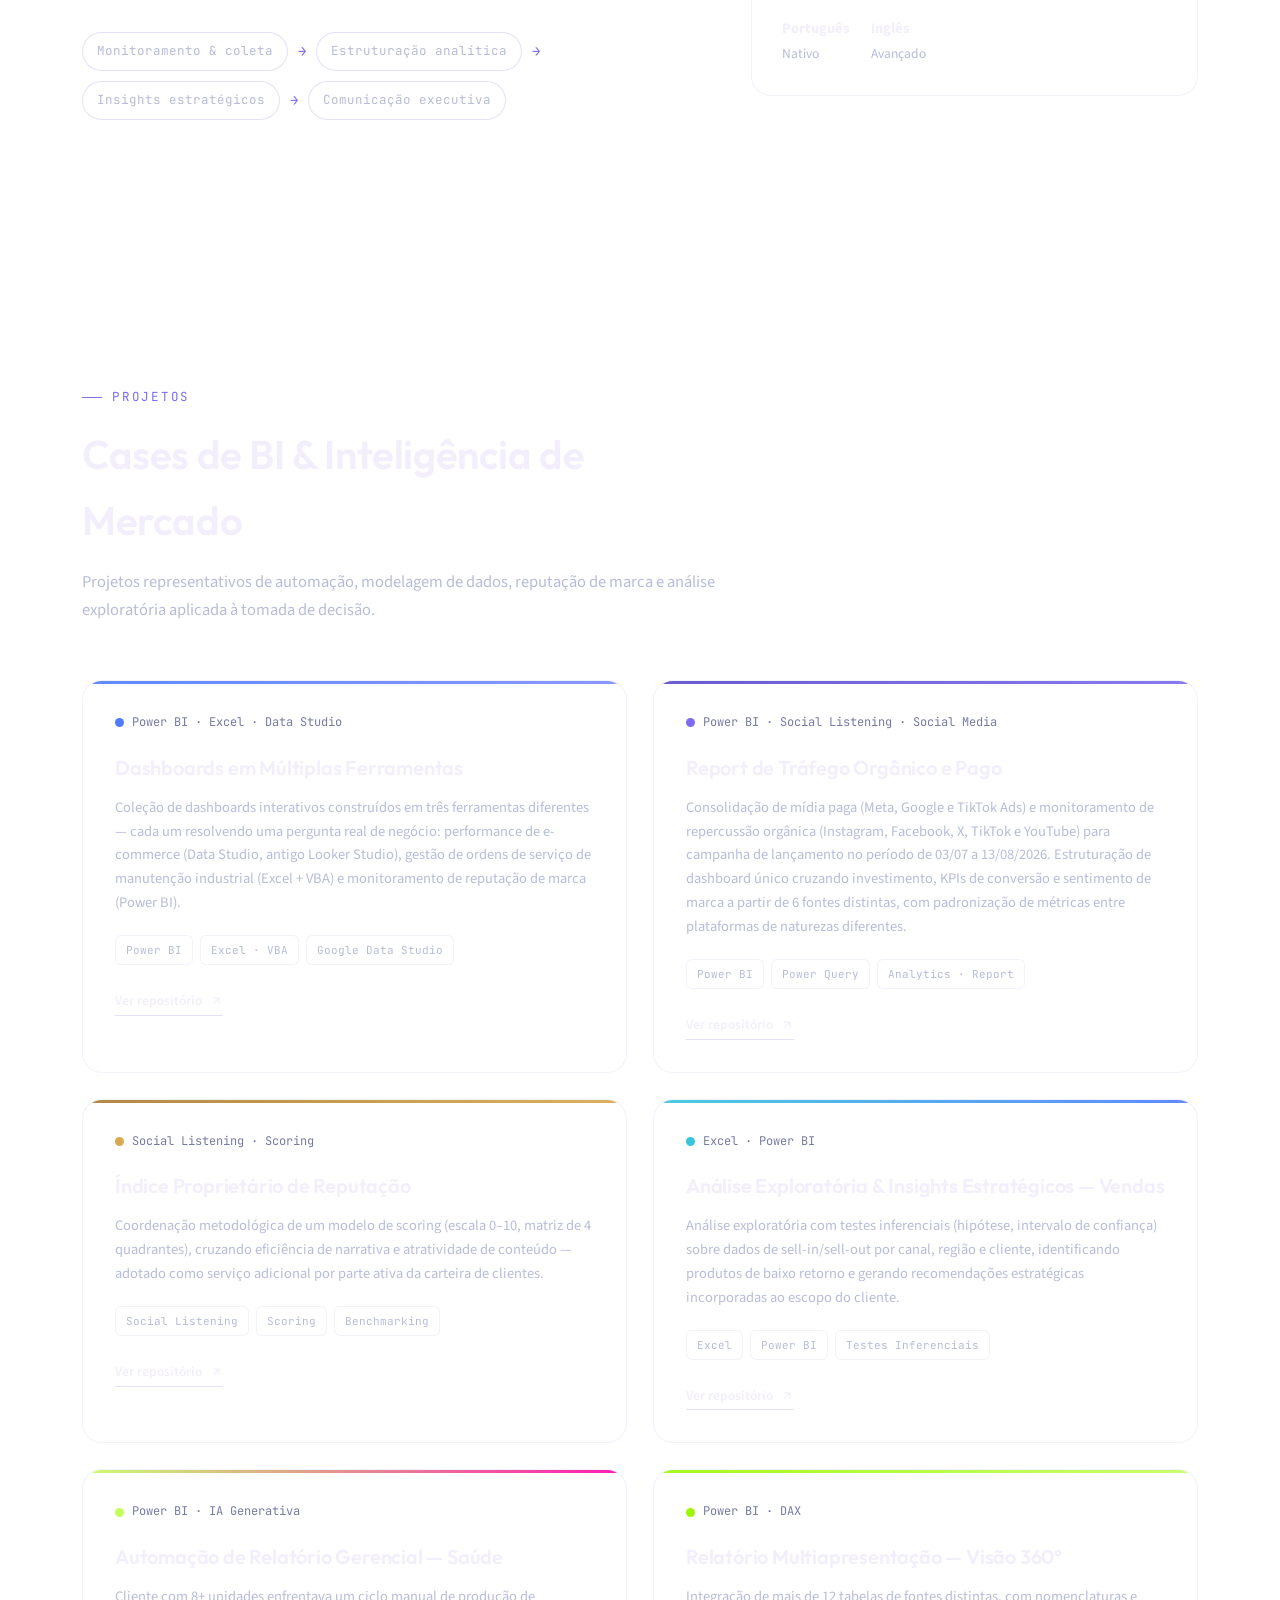
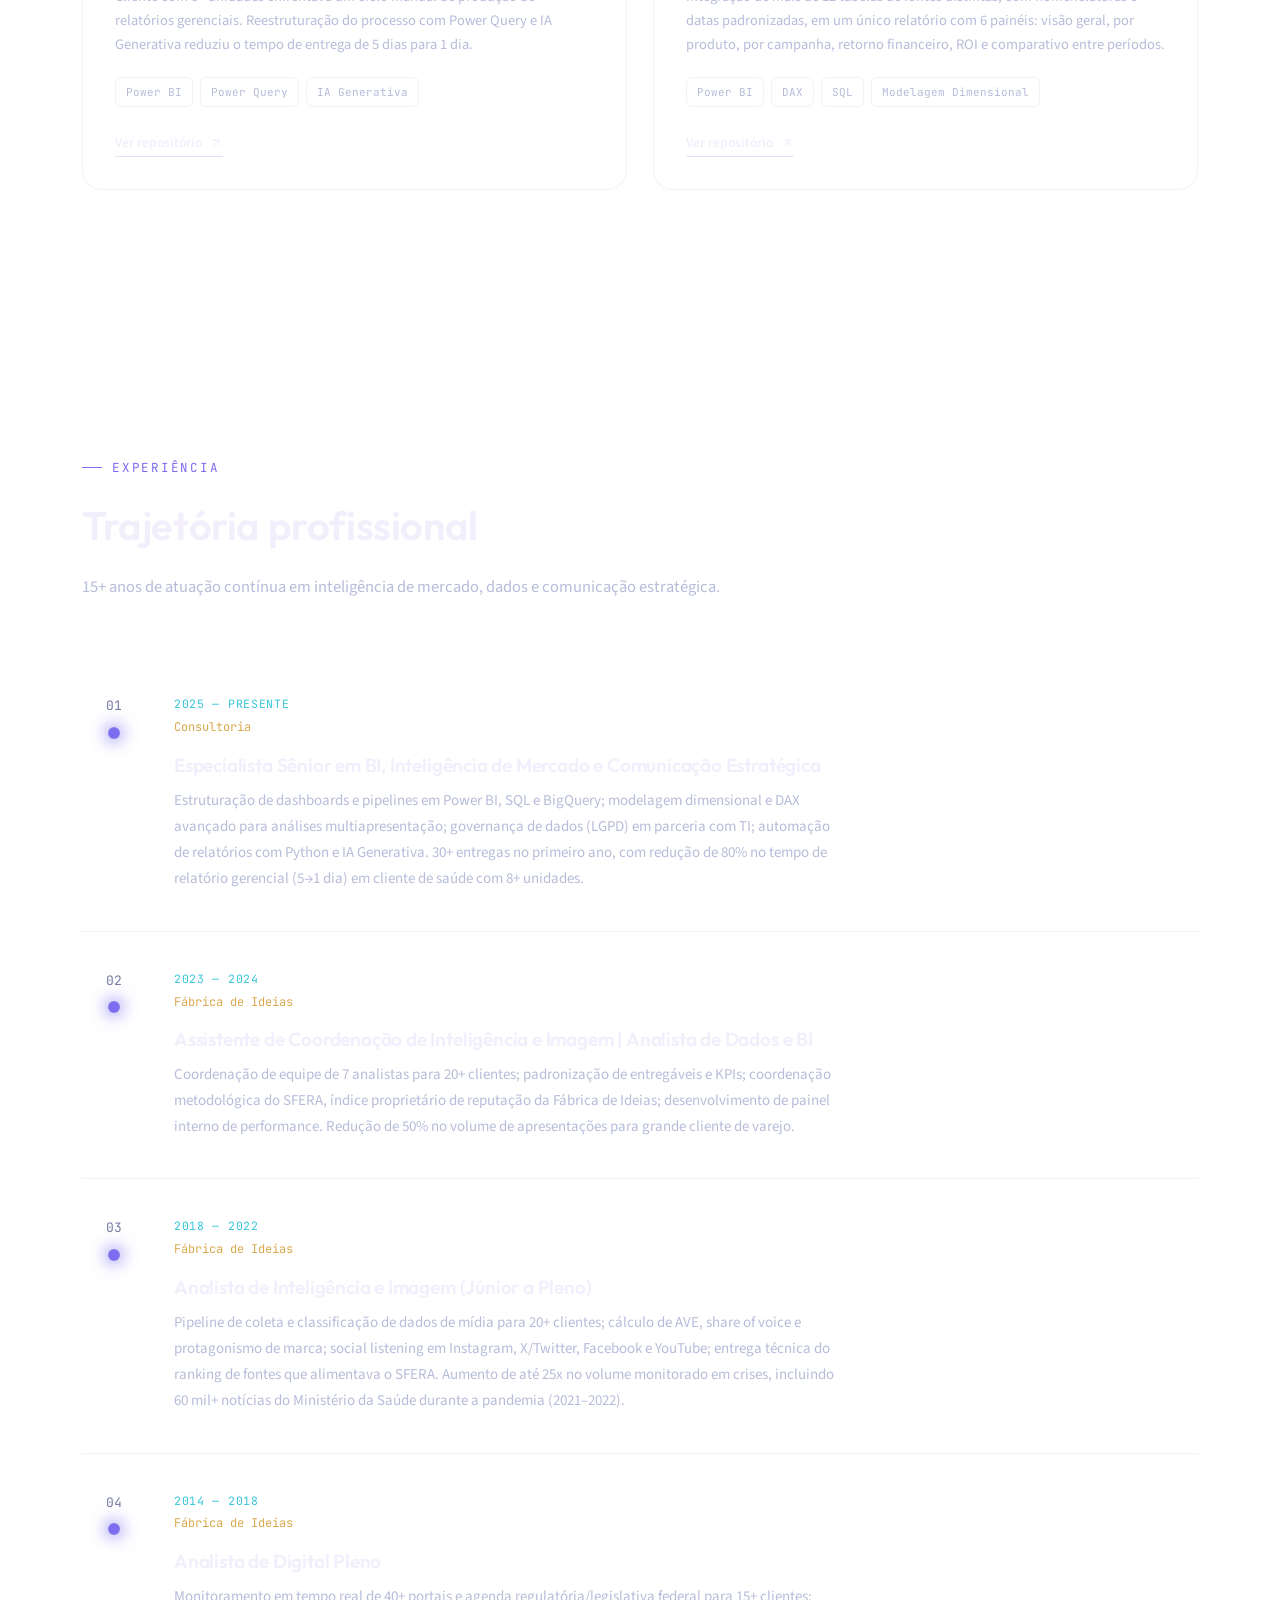
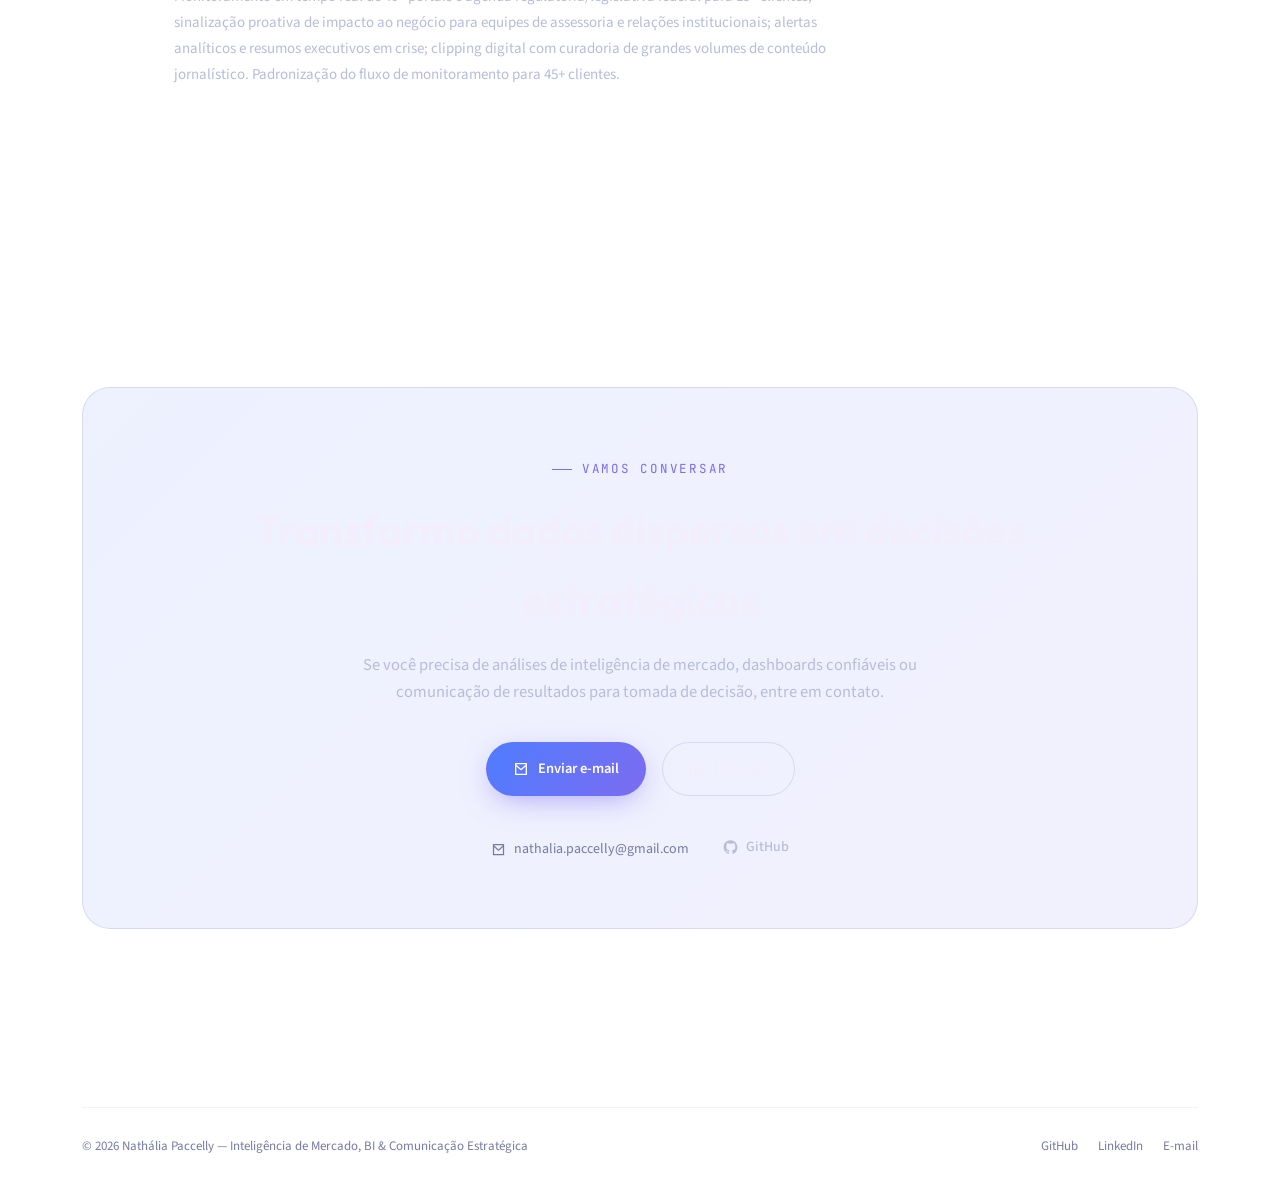
==== commit f265fa54: "Update project titles and technologies in index.html" ====
--- a/index.html
+++ b/index.html
@@ -126,8 +126,8 @@
 
         <article class="proj-card p-1 reveal">
           <div class="proj-top"><div class="proj-lang"><span class="swatch"></span>Power BI · Excel · Data Studio</div></div>
-          <h3>Dash-n-Tell Dashboards</h3>
-          <p class="desc">Coleção de dashboards construídos em três ferramentas diferentes — cada um resolvendo uma pergunta real de negócio: performance de e-commerce (Data Studio, antigo Looker Studio), gestão de ordens de serviço de manutenção industrial (Excel + VBA) e monitoramento de reputação de marca (Power BI).</p>
+          <h3>Dashboards em Múltiplas Ferramentas</h3>
+          <p class="desc">Coleção de dashboards interativos construídos em três ferramentas diferentes — cada um resolvendo uma pergunta real de negócio: performance de e-commerce (Data Studio, antigo Looker Studio), gestão de ordens de serviço de manutenção industrial (Excel + VBA) e monitoramento de reputação de marca (Power BI).</p>
           <div class="proj-stack"><span>Power BI</span><span>Excel · VBA</span><span>Google Data Studio</span></div>
           <a href="https://github.com/NPaccelly/Dash-n-Tell-Dashboards" target="_blank" rel="noopener" class="proj-link">Ver repositório
             <svg viewBox="0 0 24 24" fill="none" stroke="currentColor" stroke-width="2"><path d="M7 17L17 7M7 7h10v10"/></svg>
@@ -178,7 +178,7 @@
           <div class="proj-top"><div class="proj-lang"><span class="swatch"></span>Power BI · DAX</div></div>
           <h3>Relatório Multiapresentação — Visão 360°</h3>
           <p class="desc">Integração de mais de 12 tabelas de fontes distintas, com nomenclaturas e datas padronizadas, em um único relatório com 6 painéis: visão geral, por produto, por campanha, retorno financeiro, ROI e comparativo entre períodos.</p>
-          <div class="proj-stack"><span>Power BI</span><span>DAX</span><span>Modelagem Dimensional</span></div>
+          <div class="proj-stack"><span>Power BI</span><span>DAX</span><span>SQL</span><span>Modelagem Dimensional</span></div>
           <a href="https://github.com/NPaccelly/bi-360-report" target="_blank" rel="noopener" class="proj-link">Ver repositório
             <svg viewBox="0 0 24 24" fill="none" stroke="currentColor" stroke-width="2"><path d="M7 17L17 7M7 7h10v10"/></svg>
           </a>
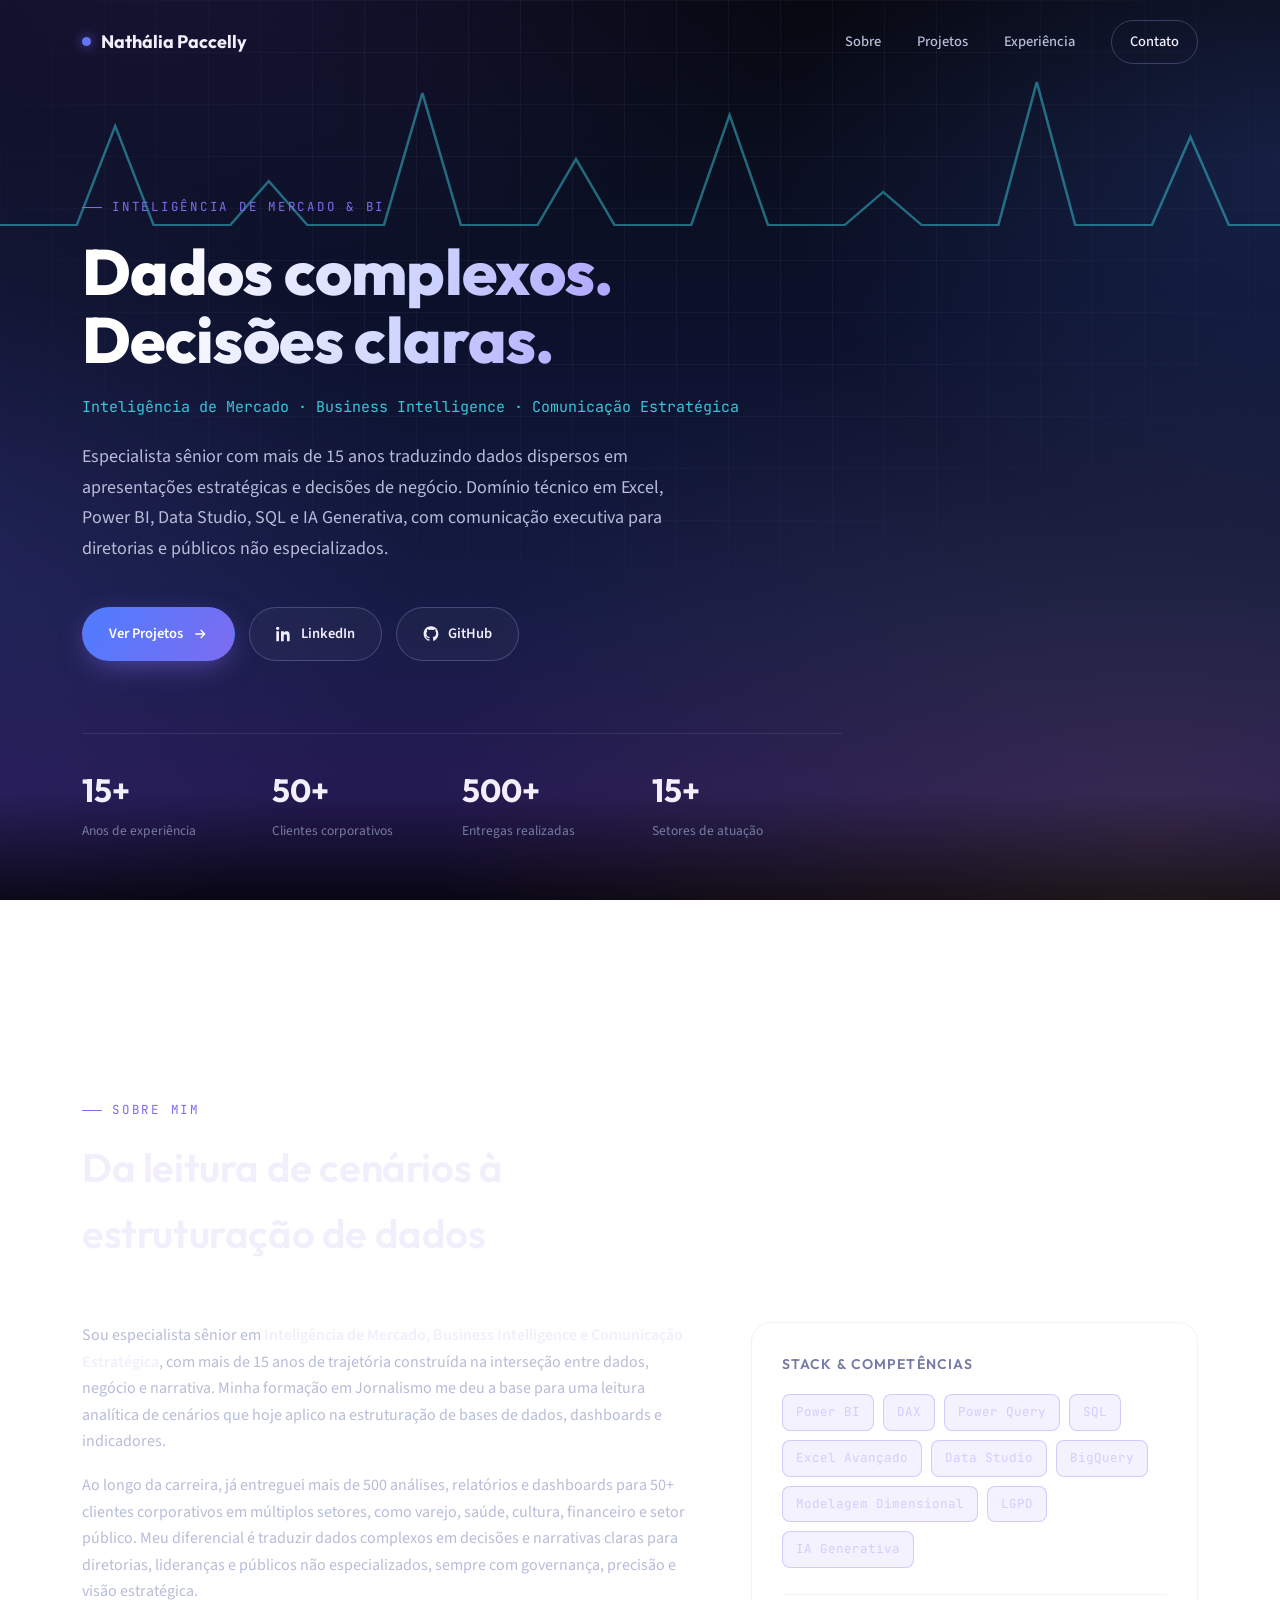
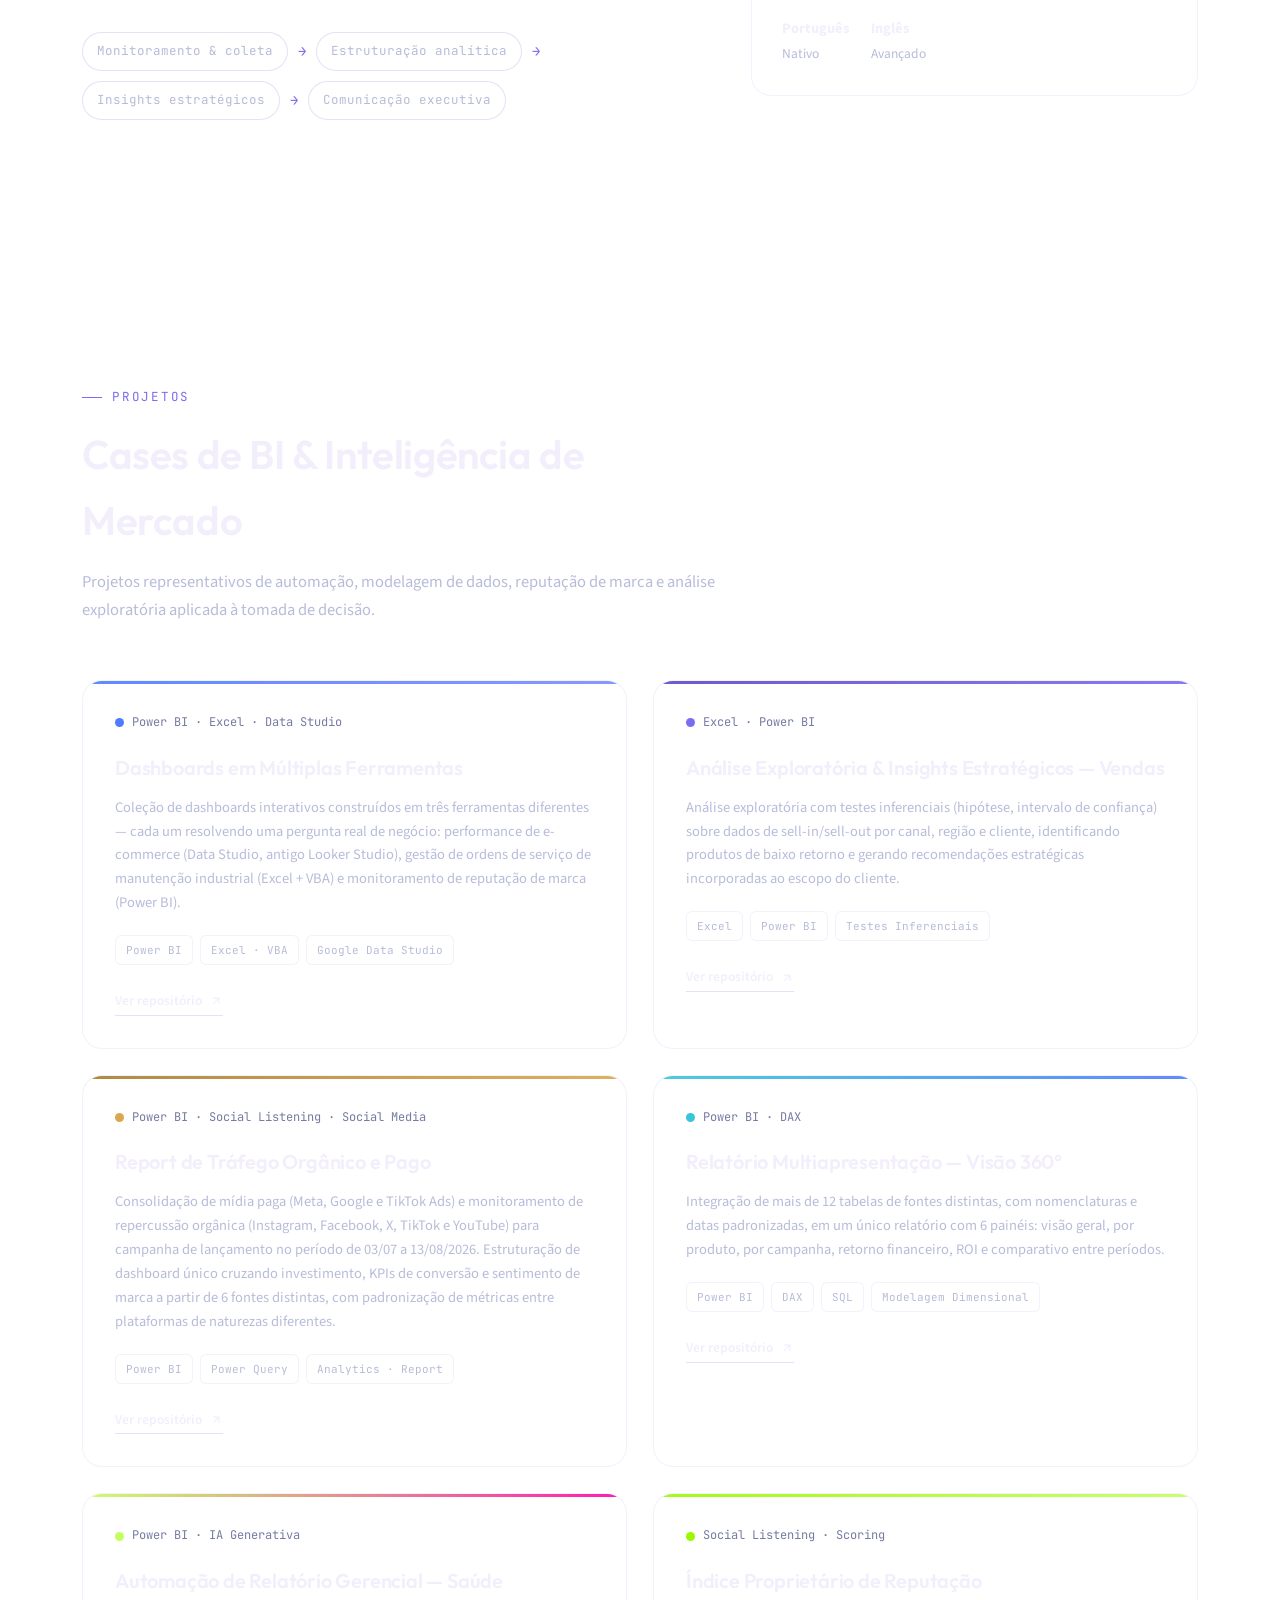
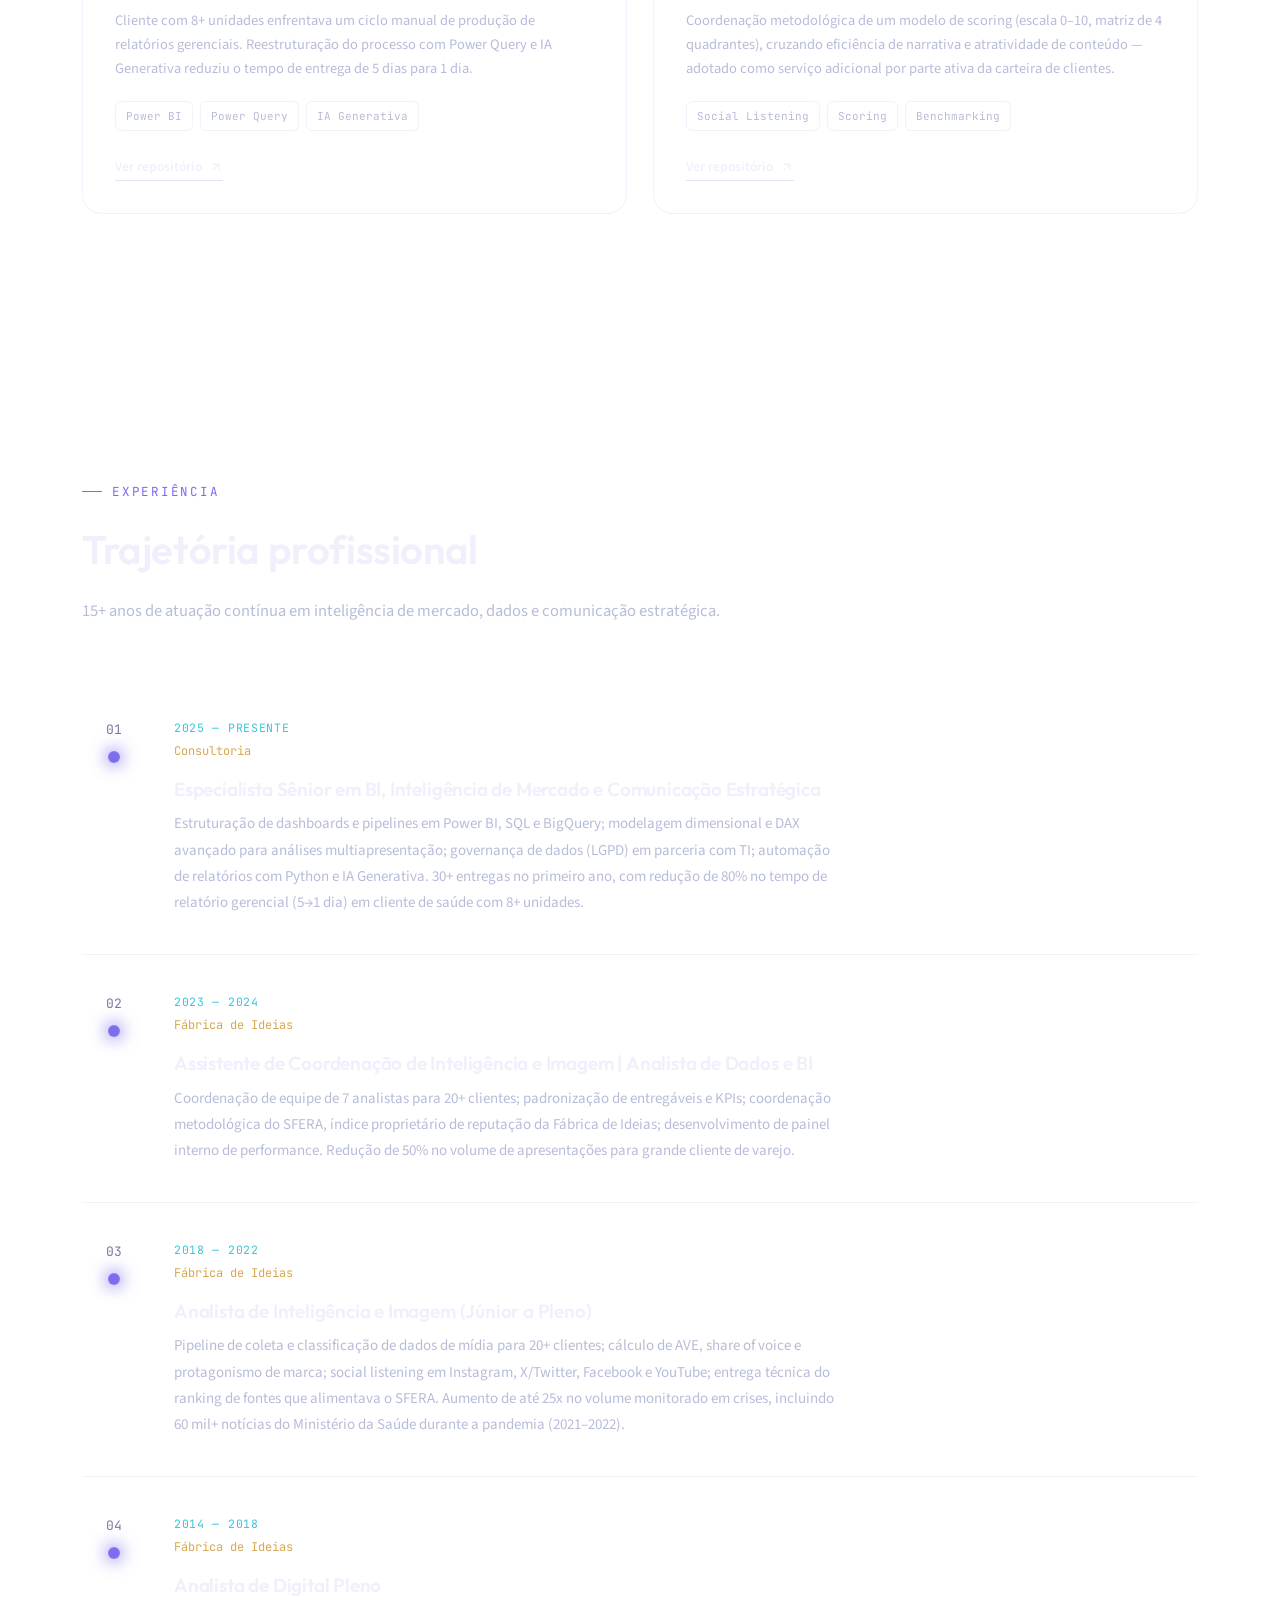
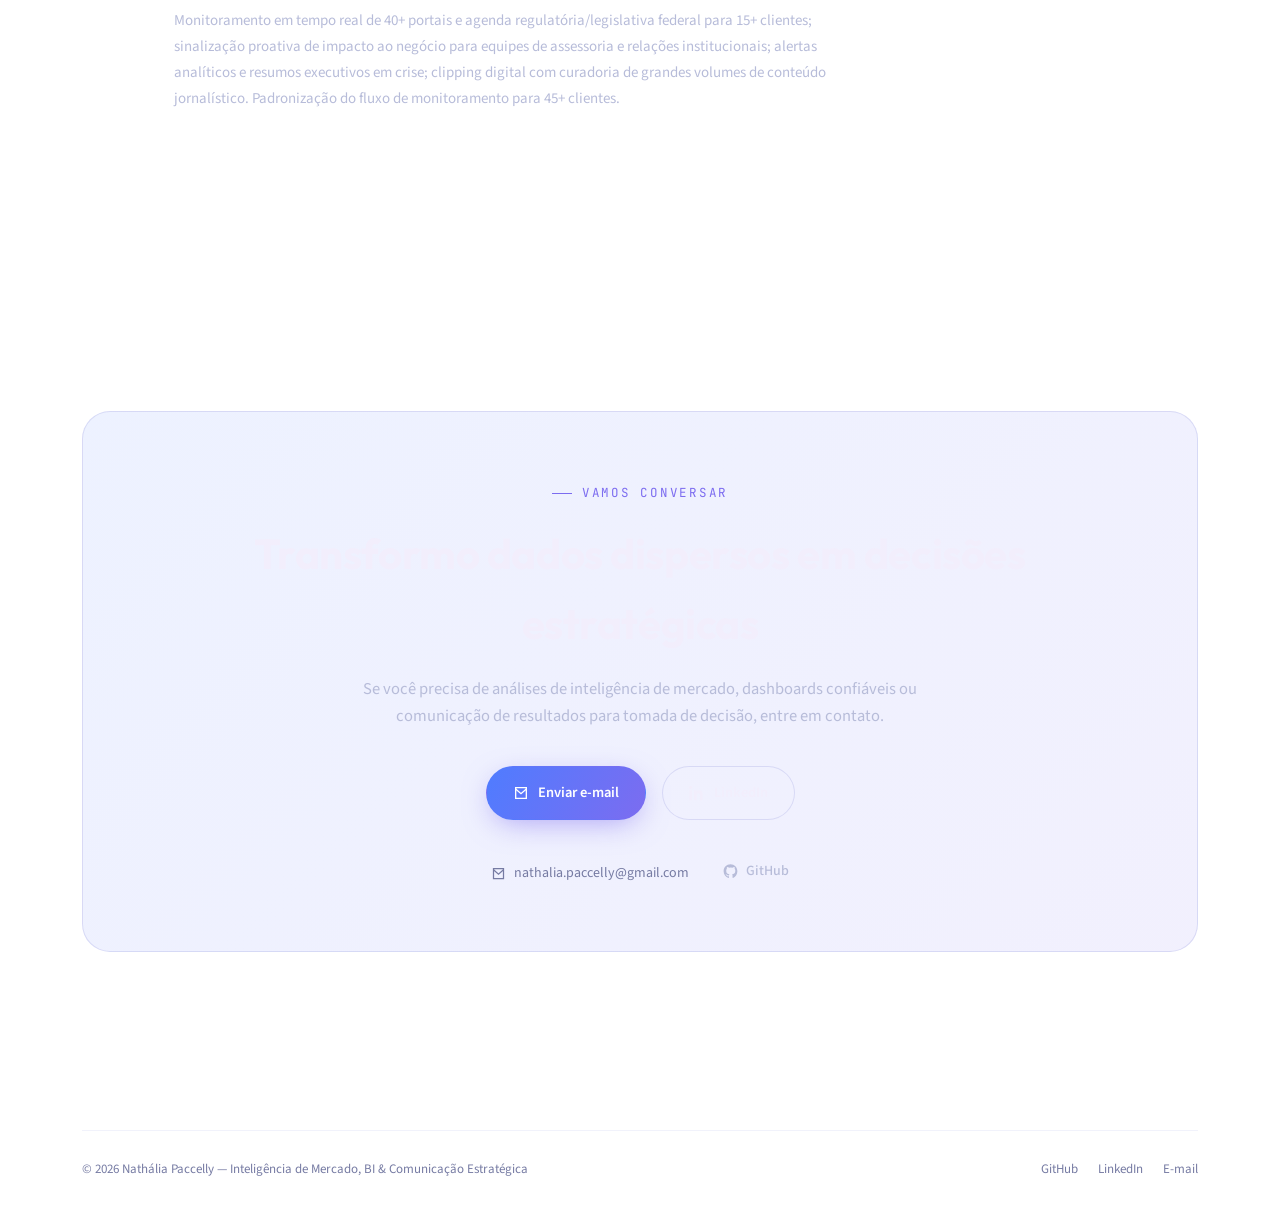
==== commit 84353409: "Revise project cards in index.html Updated project cards to include new analysis and insights while " ====
--- a/index.html
+++ b/index.html
@@ -135,6 +135,16 @@
         </article>
 
         <article class="proj-card p-2 reveal">
+          <div class="proj-top"><div class="proj-lang"><span class="swatch"></span>Excel · Power BI</div></div>
+          <h3>Análise Exploratória &amp; Insights Estratégicos — Vendas</h3>
+          <p class="desc">Análise exploratória com testes inferenciais (hipótese, intervalo de confiança) sobre dados de sell-in/sell-out por canal, região e cliente, identificando produtos de baixo retorno e gerando recomendações estratégicas incorporadas ao escopo do cliente.</p>
+          <div class="proj-stack"><span>Excel</span><span>Power BI</span><span>Testes Inferenciais</span></div>
+          <a href="https://github.com/NPaccelly/sellin-sellout-insights" target="_blank" rel="noopener" class="proj-link">Ver repositório
+            <svg viewBox="0 0 24 24" fill="none" stroke="currentColor" stroke-width="2"><path d="M7 17L17 7M7 7h10v10"/></svg>
+          </a>
+        </article>
+
+        <article class="proj-card p-3 reveal">
           <div class="proj-top"><div class="proj-lang"><span class="swatch"></span>Power BI · Social Listening · Social Media</div></div>
           <h3>Report de Tráfego Orgânico e Pago</h3>
           <p class="desc">Consolidação de mídia paga (Meta, Google e TikTok Ads) e monitoramento de repercussão orgânica (Instagram, Facebook, X, TikTok e YouTube) para campanha de lançamento no período de 03/07 a 13/08/2026. Estruturação de dashboard único cruzando investimento, KPIs de conversão e sentimento de marca a partir de 6 fontes distintas, com padronização de métricas entre plataformas de naturezas diferentes.</p>
@@ -144,22 +154,12 @@
           </a>
         </article>  
 
-        <article class="proj-card p-3 reveal">
-          <div class="proj-top"><div class="proj-lang"><span class="swatch"></span>Social Listening · Scoring</div></div>
-          <h3>Índice Proprietário de Reputação</h3>
-          <p class="desc">Coordenação metodológica de um modelo de scoring (escala 0–10, matriz de 4 quadrantes), cruzando eficiência de narrativa e atratividade de conteúdo — adotado como serviço adicional por parte ativa da carteira de clientes.</p>
-          <div class="proj-stack"><span>Social Listening</span><span>Scoring</span><span>Benchmarking</span></div>
-          <a href="https://github.com/NPaccelly/reputation-index" target="_blank" rel="noopener" class="proj-link">Ver repositório
-            <svg viewBox="0 0 24 24" fill="none" stroke="currentColor" stroke-width="2"><path d="M7 17L17 7M7 7h10v10"/></svg>
-          </a>
-        </article>
-
         <article class="proj-card p-4 reveal">
-          <div class="proj-top"><div class="proj-lang"><span class="swatch"></span>Excel · Power BI</div></div>
-          <h3>Análise Exploratória &amp; Insights Estratégicos — Vendas</h3>
-          <p class="desc">Análise exploratória com testes inferenciais (hipótese, intervalo de confiança) sobre dados de sell-in/sell-out por canal, região e cliente, identificando produtos de baixo retorno e gerando recomendações estratégicas incorporadas ao escopo do cliente.</p>
-          <div class="proj-stack"><span>Excel</span><span>Power BI</span><span>Testes Inferenciais</span></div>
-          <a href="https://github.com/NPaccelly/sellin-sellout-insights" target="_blank" rel="noopener" class="proj-link">Ver repositório
+          <div class="proj-top"><div class="proj-lang"><span class="swatch"></span>Power BI · DAX</div></div>
+          <h3>Relatório Multiapresentação — Visão 360°</h3>
+          <p class="desc">Integração de mais de 12 tabelas de fontes distintas, com nomenclaturas e datas padronizadas, em um único relatório com 6 painéis: visão geral, por produto, por campanha, retorno financeiro, ROI e comparativo entre períodos.</p>
+          <div class="proj-stack"><span>Power BI</span><span>DAX</span><span>SQL</span><span>Modelagem Dimensional</span></div>
+          <a href="https://github.com/NPaccelly/bi-360-report" target="_blank" rel="noopener" class="proj-link">Ver repositório
             <svg viewBox="0 0 24 24" fill="none" stroke="currentColor" stroke-width="2"><path d="M7 17L17 7M7 7h10v10"/></svg>
           </a>
         </article>
@@ -175,16 +175,14 @@
         </article>
 
         <article class="proj-card p-6 reveal">
-          <div class="proj-top"><div class="proj-lang"><span class="swatch"></span>Power BI · DAX</div></div>
-          <h3>Relatório Multiapresentação — Visão 360°</h3>
-          <p class="desc">Integração de mais de 12 tabelas de fontes distintas, com nomenclaturas e datas padronizadas, em um único relatório com 6 painéis: visão geral, por produto, por campanha, retorno financeiro, ROI e comparativo entre períodos.</p>
-          <div class="proj-stack"><span>Power BI</span><span>DAX</span><span>SQL</span><span>Modelagem Dimensional</span></div>
-          <a href="https://github.com/NPaccelly/bi-360-report" target="_blank" rel="noopener" class="proj-link">Ver repositório
-            <svg viewBox="0 0 24 24" fill="none" stroke="currentColor" stroke-width="2"><path d="M7 17L17 7M7 7h10v10"/></svg>
-          </a>
-        </article>
-
-   
+          <div class="proj-top"><div class="proj-lang"><span class="swatch"></span>Social Listening · Scoring</div></div>
+          <h3>Índice Proprietário de Reputação</h3>
+          <p class="desc">Coordenação metodológica de um modelo de scoring (escala 0–10, matriz de 4 quadrantes), cruzando eficiência de narrativa e atratividade de conteúdo — adotado como serviço adicional por parte ativa da carteira de clientes.</p>
+          <div class="proj-stack"><span>Social Listening</span><span>Scoring</span><span>Benchmarking</span></div>
+          <a href="https://github.com/NPaccelly/reputation-index" target="_blank" rel="noopener" class="proj-link">Ver repositório
+            <svg viewBox="0 0 24 24" fill="none" stroke="currentColor" stroke-width="2"><path d="M7 17L17 7M7 7h10v10"/></svg>
+          </a>
+        </article>
 
       </div>
     </div>
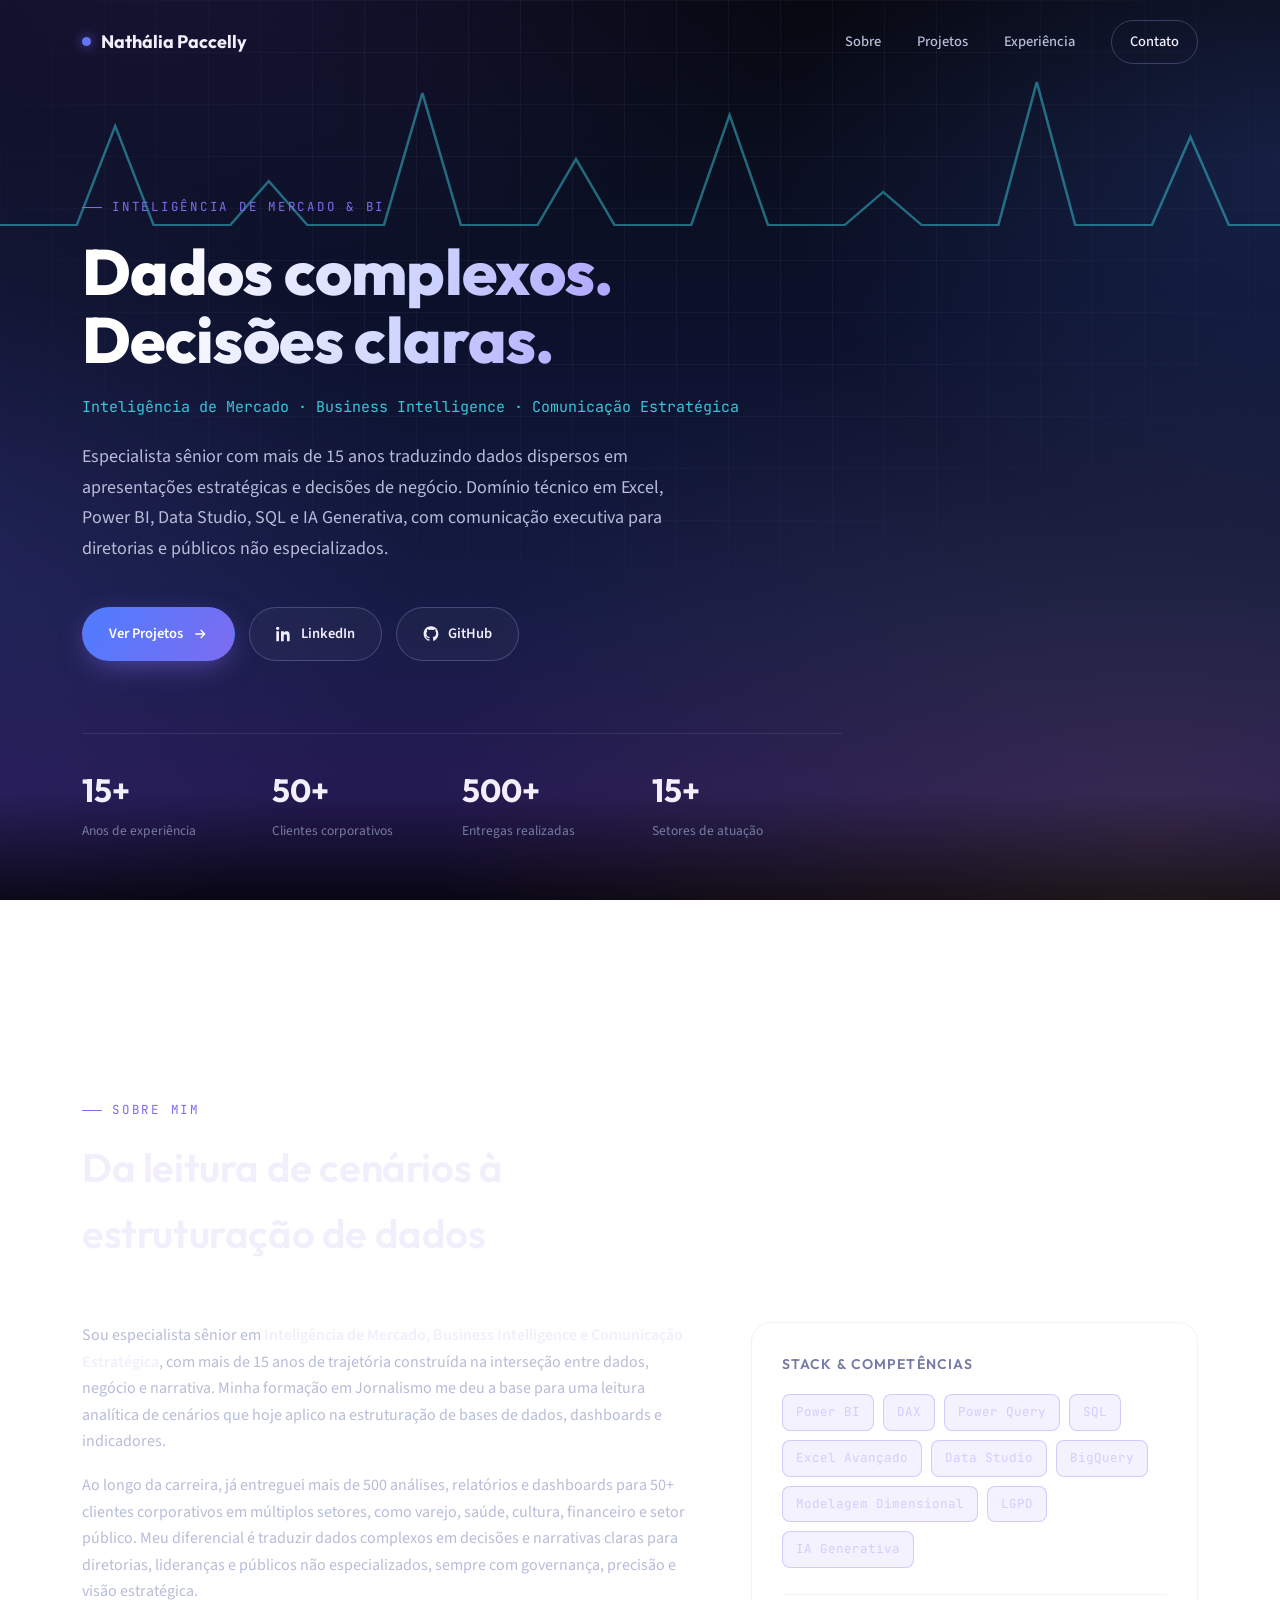
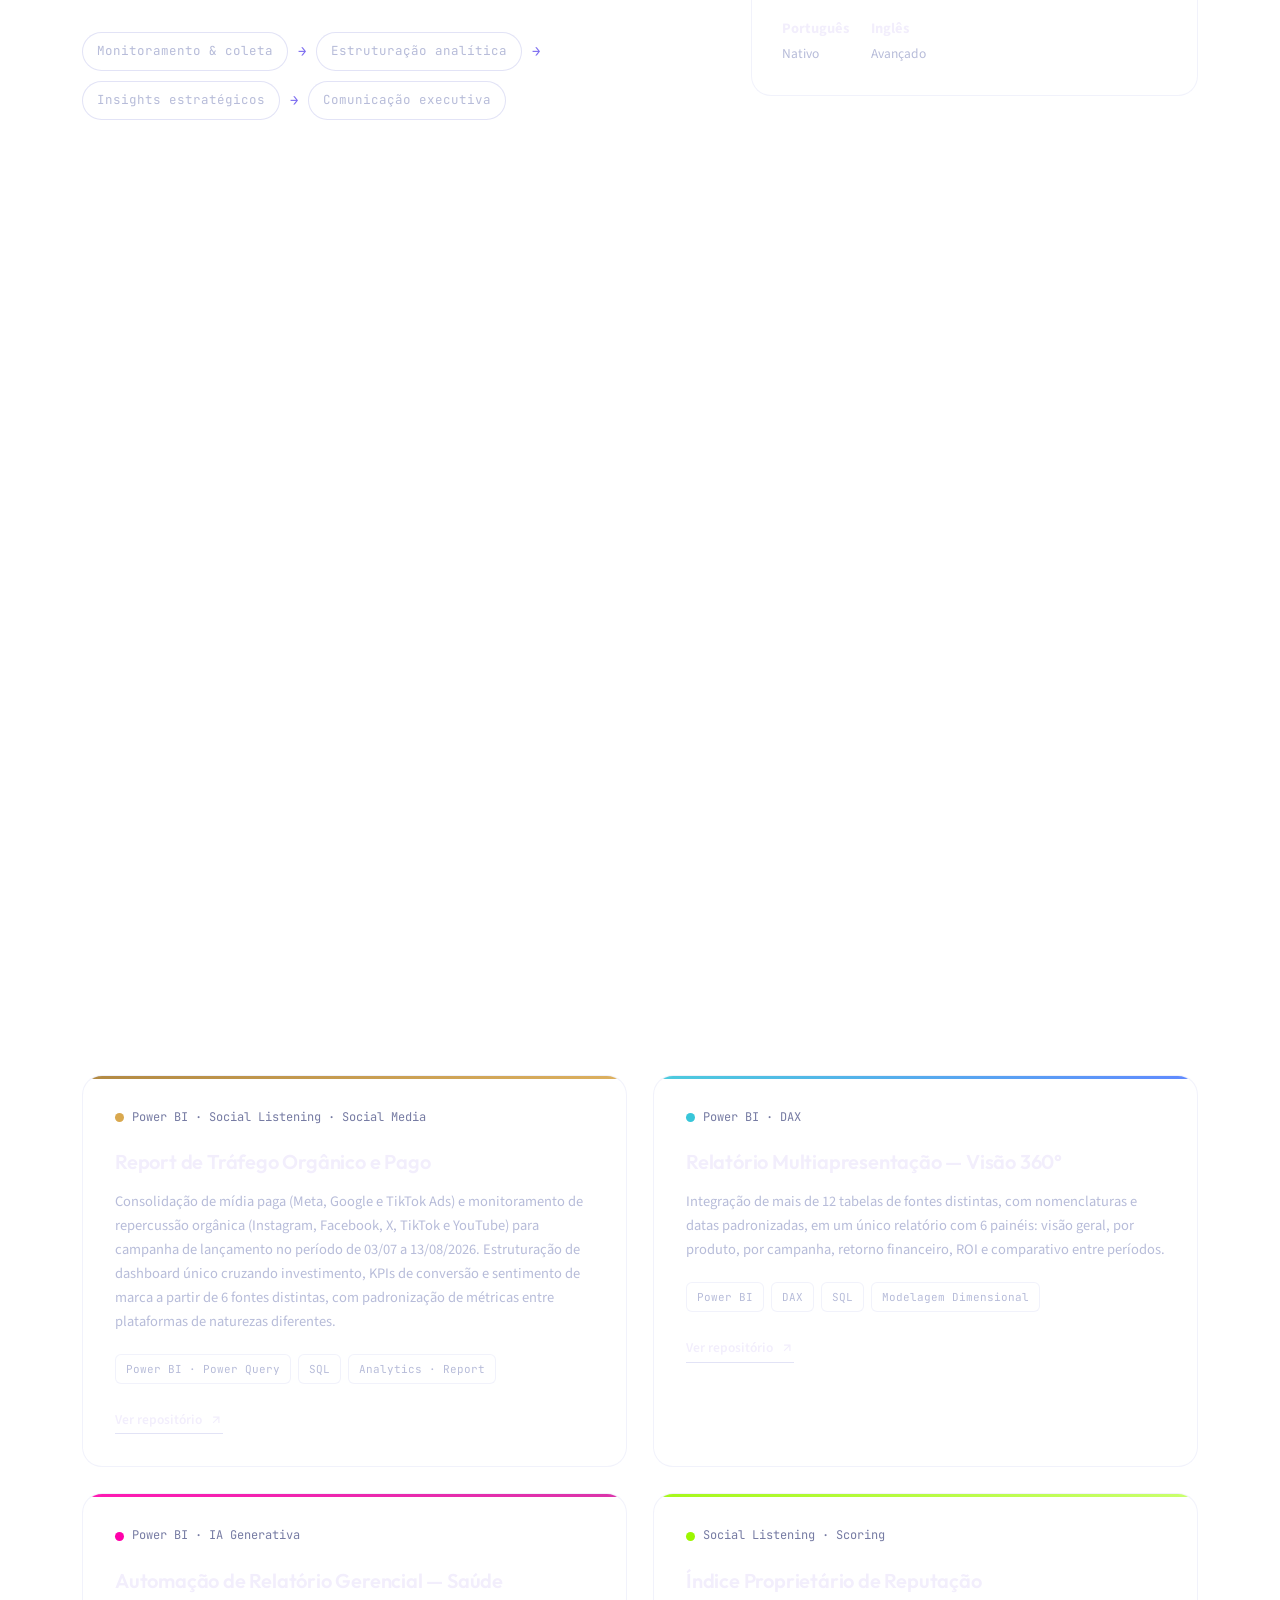
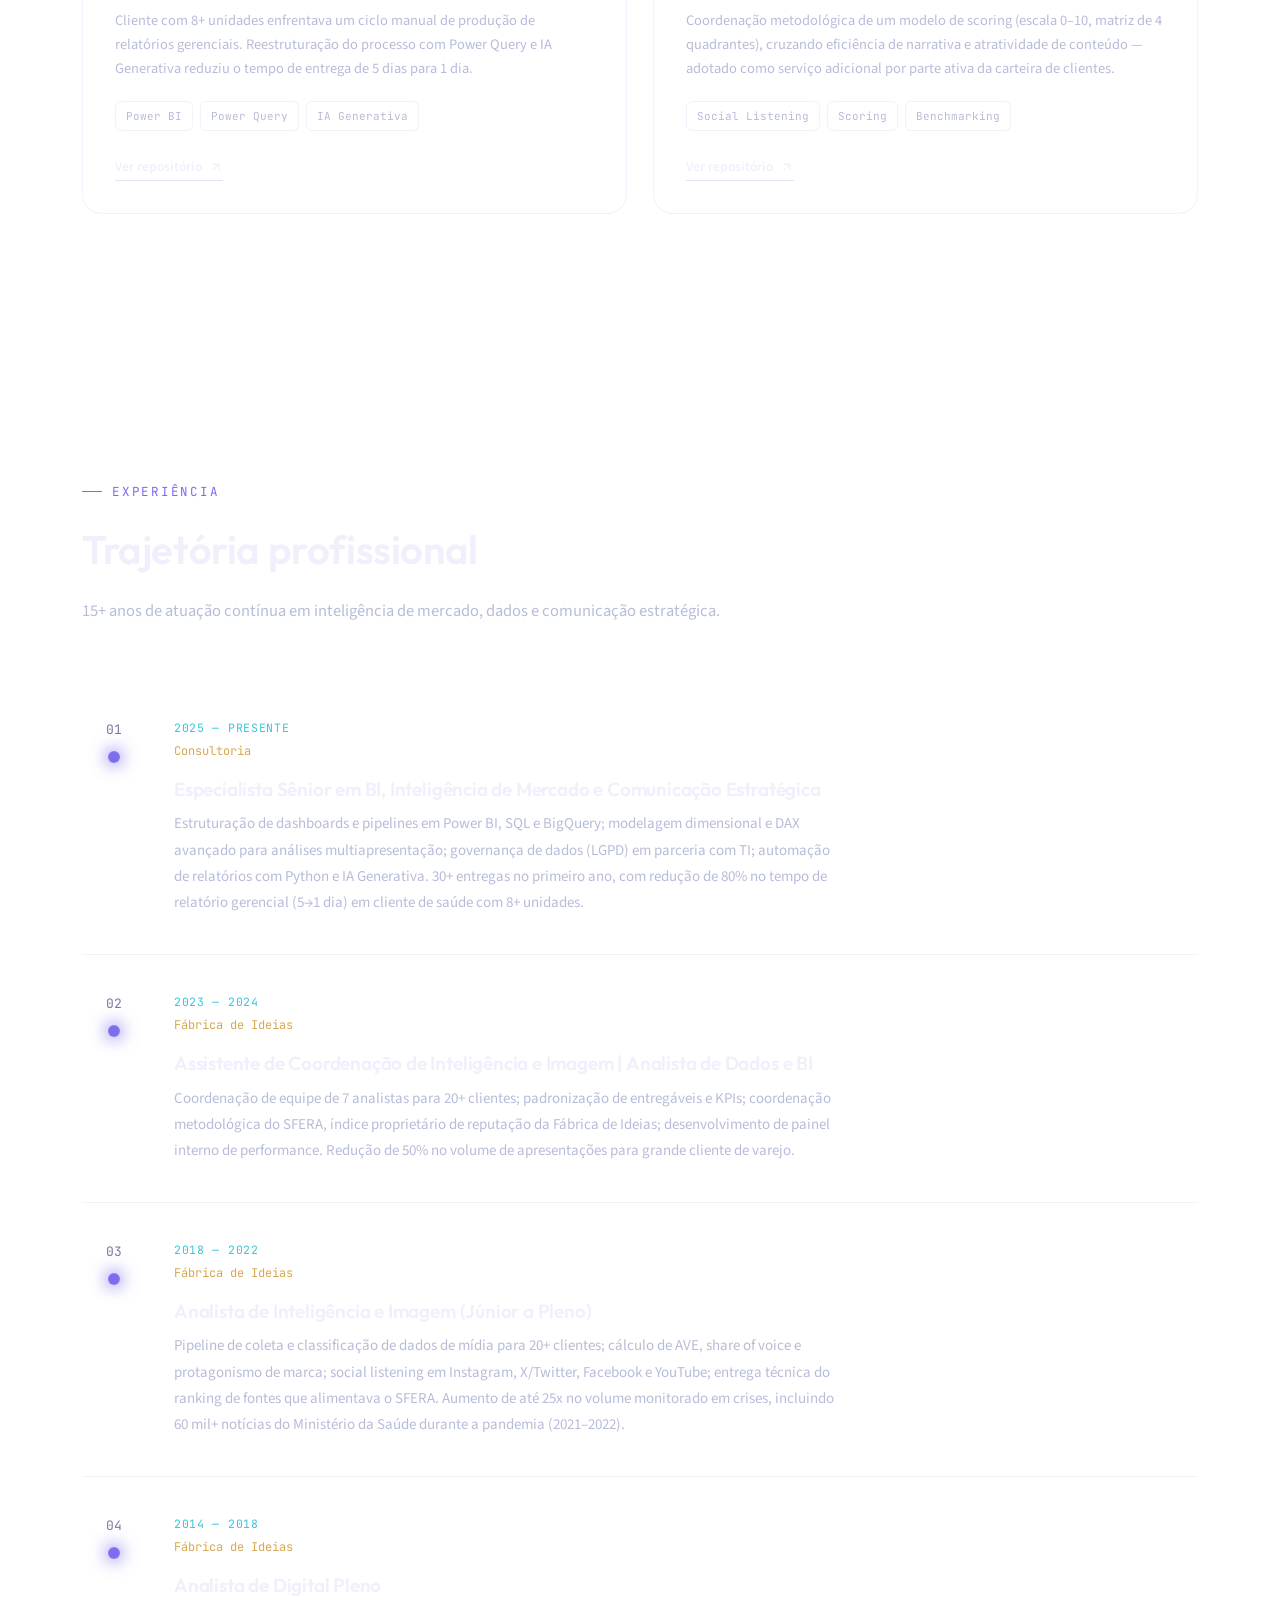
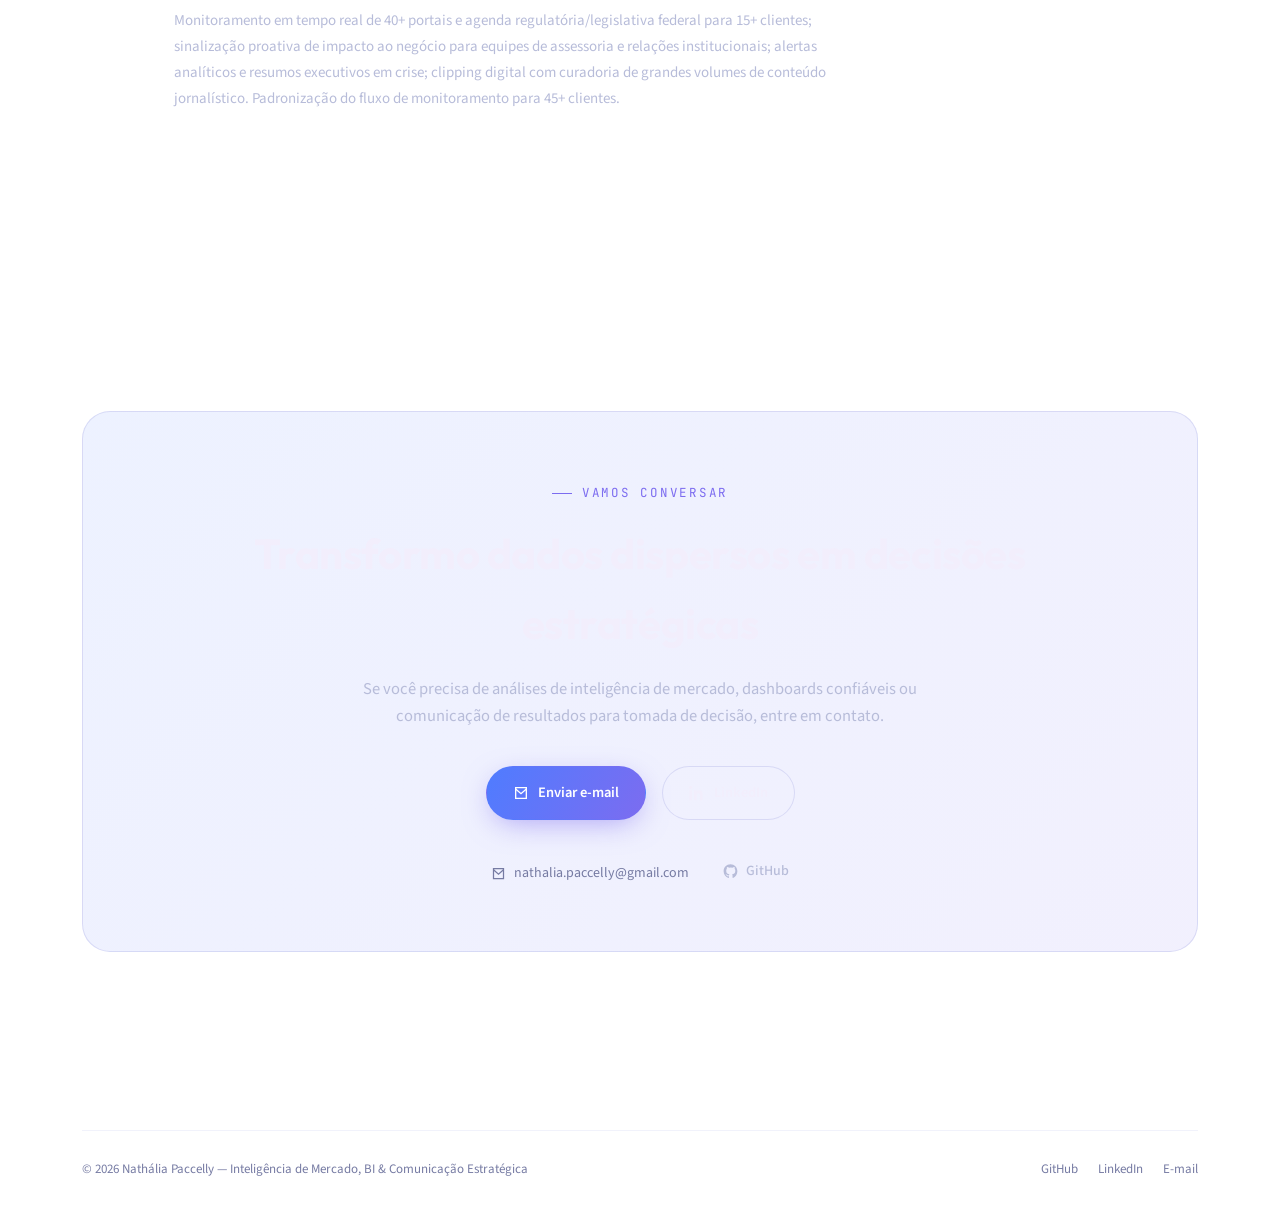
==== commit 4872f2ab: "Add SQL to project technologies in index.html" ====
--- a/index.html
+++ b/index.html
@@ -135,10 +135,10 @@
         </article>
 
         <article class="proj-card p-2 reveal">
-          <div class="proj-top"><div class="proj-lang"><span class="swatch"></span>Excel · Power BI</div></div>
+          <div class="proj-top"><div class="proj-lang"><span class="swatch"></span>Excel · Power BI · SQL</div></div>
           <h3>Análise Exploratória &amp; Insights Estratégicos — Vendas</h3>
           <p class="desc">Análise exploratória com testes inferenciais (hipótese, intervalo de confiança) sobre dados de sell-in/sell-out por canal, região e cliente, identificando produtos de baixo retorno e gerando recomendações estratégicas incorporadas ao escopo do cliente.</p>
-          <div class="proj-stack"><span>Excel</span><span>Power BI</span><span>Testes Inferenciais</span></div>
+          <div class="proj-stack"><span>Excel</span><span>Power BI</span><span>SQL</span><span>Testes Inferenciais</span></div>
           <a href="https://github.com/NPaccelly/sellin-sellout-insights" target="_blank" rel="noopener" class="proj-link">Ver repositório
             <svg viewBox="0 0 24 24" fill="none" stroke="currentColor" stroke-width="2"><path d="M7 17L17 7M7 7h10v10"/></svg>
           </a>
@@ -148,7 +148,7 @@
           <div class="proj-top"><div class="proj-lang"><span class="swatch"></span>Power BI · Social Listening · Social Media</div></div>
           <h3>Report de Tráfego Orgânico e Pago</h3>
           <p class="desc">Consolidação de mídia paga (Meta, Google e TikTok Ads) e monitoramento de repercussão orgânica (Instagram, Facebook, X, TikTok e YouTube) para campanha de lançamento no período de 03/07 a 13/08/2026. Estruturação de dashboard único cruzando investimento, KPIs de conversão e sentimento de marca a partir de 6 fontes distintas, com padronização de métricas entre plataformas de naturezas diferentes.</p>
-          <div class="proj-stack"><span>Power BI</span><span>Power Query</span><span>Analytics · Report</span></div>
+          <div class="proj-stack"><span>Power BI · Power Query</span><span>SQL</span><span>Analytics · Report</span></div>
           <a href="https://github.com/NPaccelly/Paid-Organic-Report" target="_blank" rel="noopener" class="proj-link">Ver repositório
             <svg viewBox="0 0 24 24" fill="none" stroke="currentColor" stroke-width="2"><path d="M7 17L17 7M7 7h10v10"/></svg>
           </a>
--- a/style.css
+++ b/style.css
@@ -183,11 +183,11 @@
 .proj-link:hover{ border-color:var(--violet-bright); color:var(--violet-bright); }
 .proj-link:hover svg{ transform:translate(2px,-2px); }
 
-.p-1{ --accent-solid:#4f7cff; --accent-grad:linear-gradient(90deg,#4f7cff,#7c8cff); }
+.p-1{ --accent-solid:#FF0040; --accent-grad:linear-gradient(90deg,#FF0040,#B5042F); }
 .p-2{ --accent-solid:#7c6cf0; --accent-grad:linear-gradient(90deg,#5b47c9,#7c6cf0); }
 .p-3{ --accent-solid:#d9a84e; --accent-grad:linear-gradient(90deg,#a97c2e,#d9a84e); }
 .p-4{ --accent-solid:#38c6d9; --accent-grad:linear-gradient(90deg,#38c6d9,#4f7cff); }
-.p-5{ --accent-solid:#C4FF5E; --accent-grad:linear-gradient(90deg,#C4FF5E,#FF00AA); }
+.p-5{ --accent-solid:#FF00AA; --accent-grad:linear-gradient(90deg,#FF00AA,#D61EA0); }
 .p-6{ --accent-solid:#9CF700; --accent-grad:linear-gradient(90deg,#9CF700,#C4FF5E); }
 
 
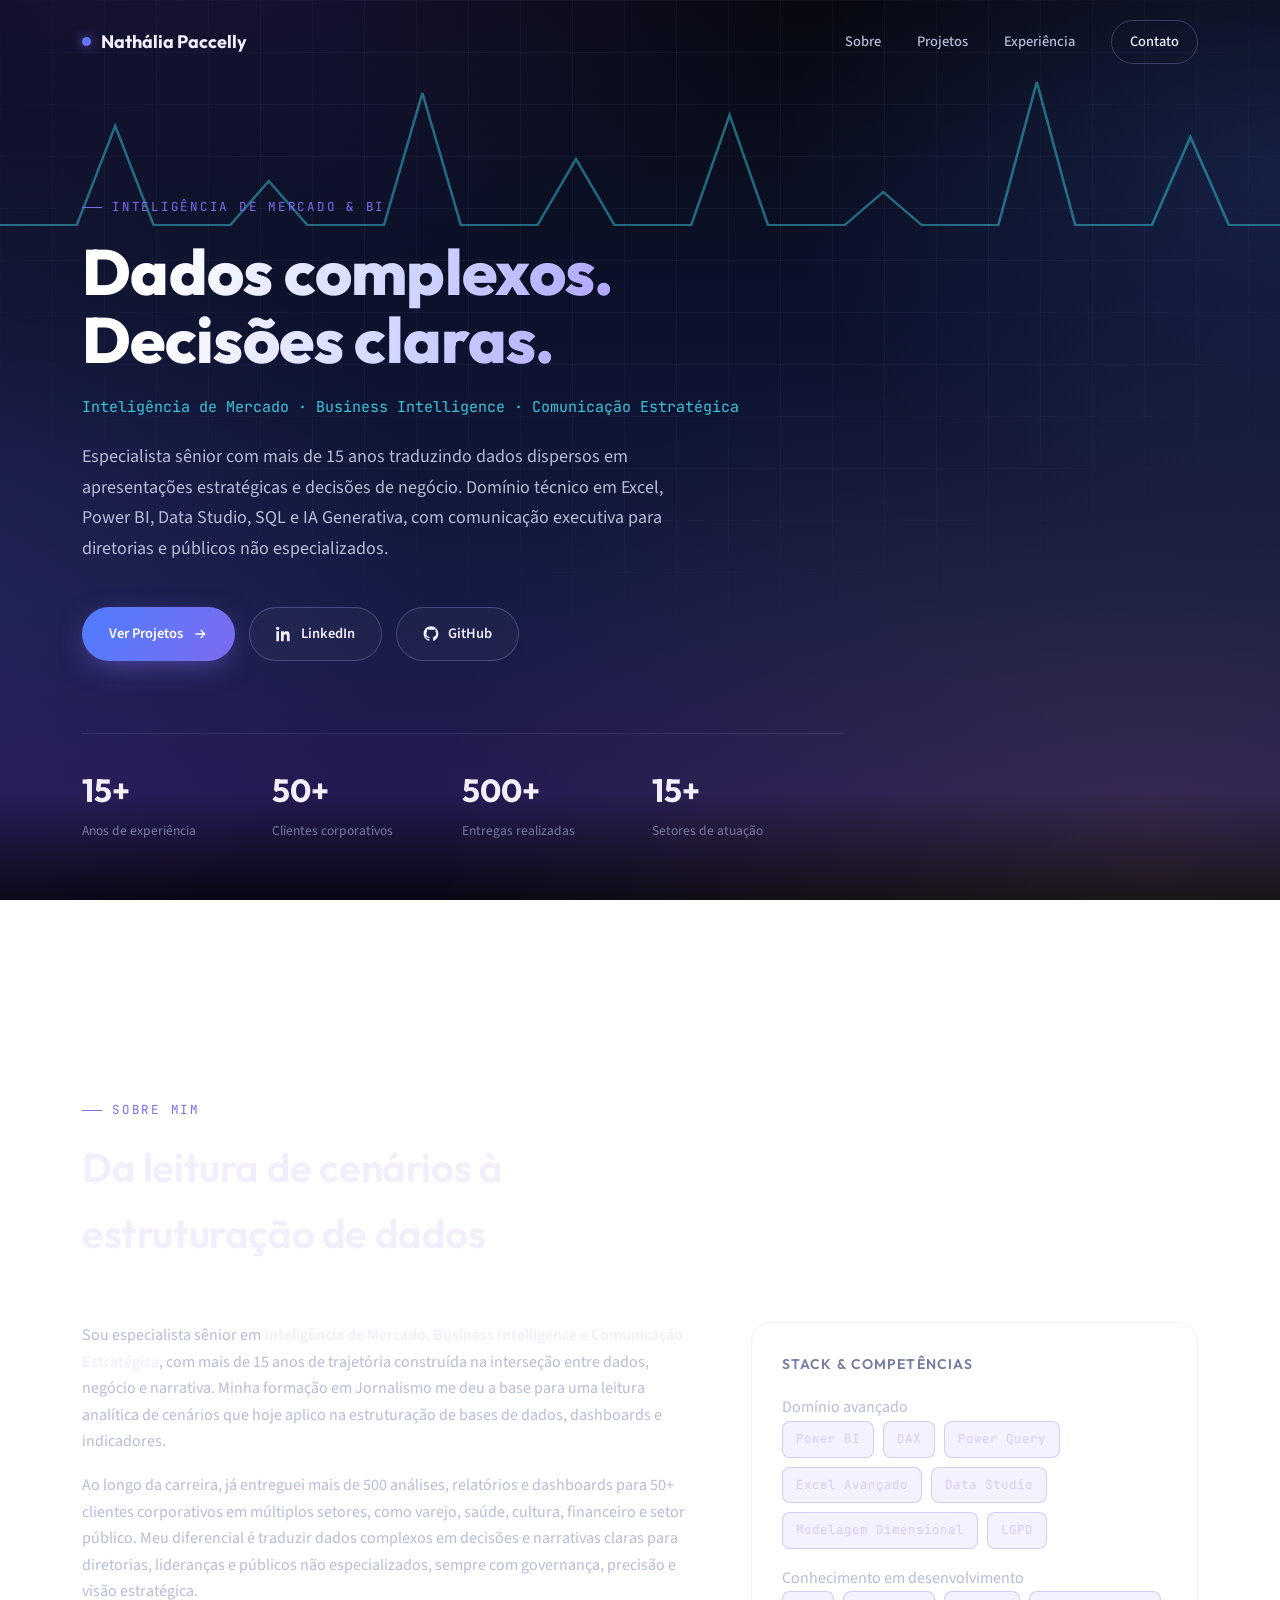
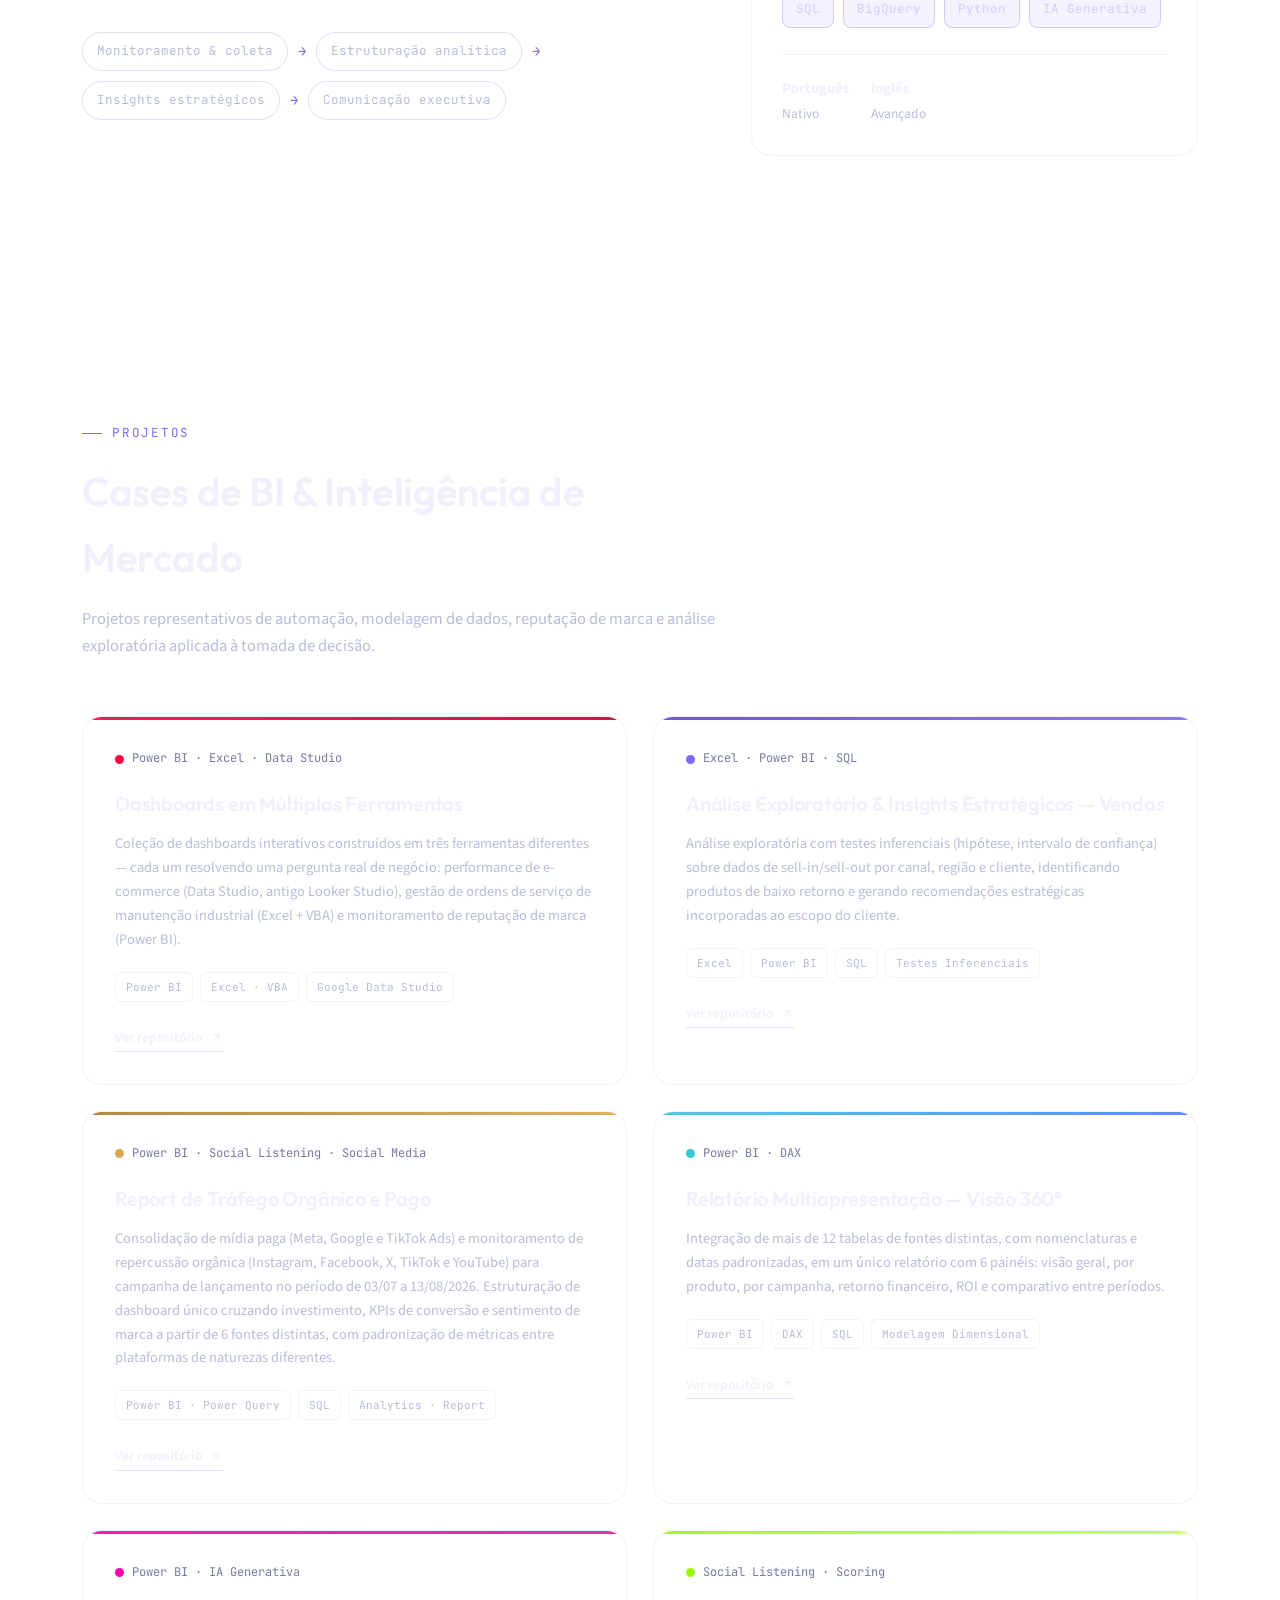
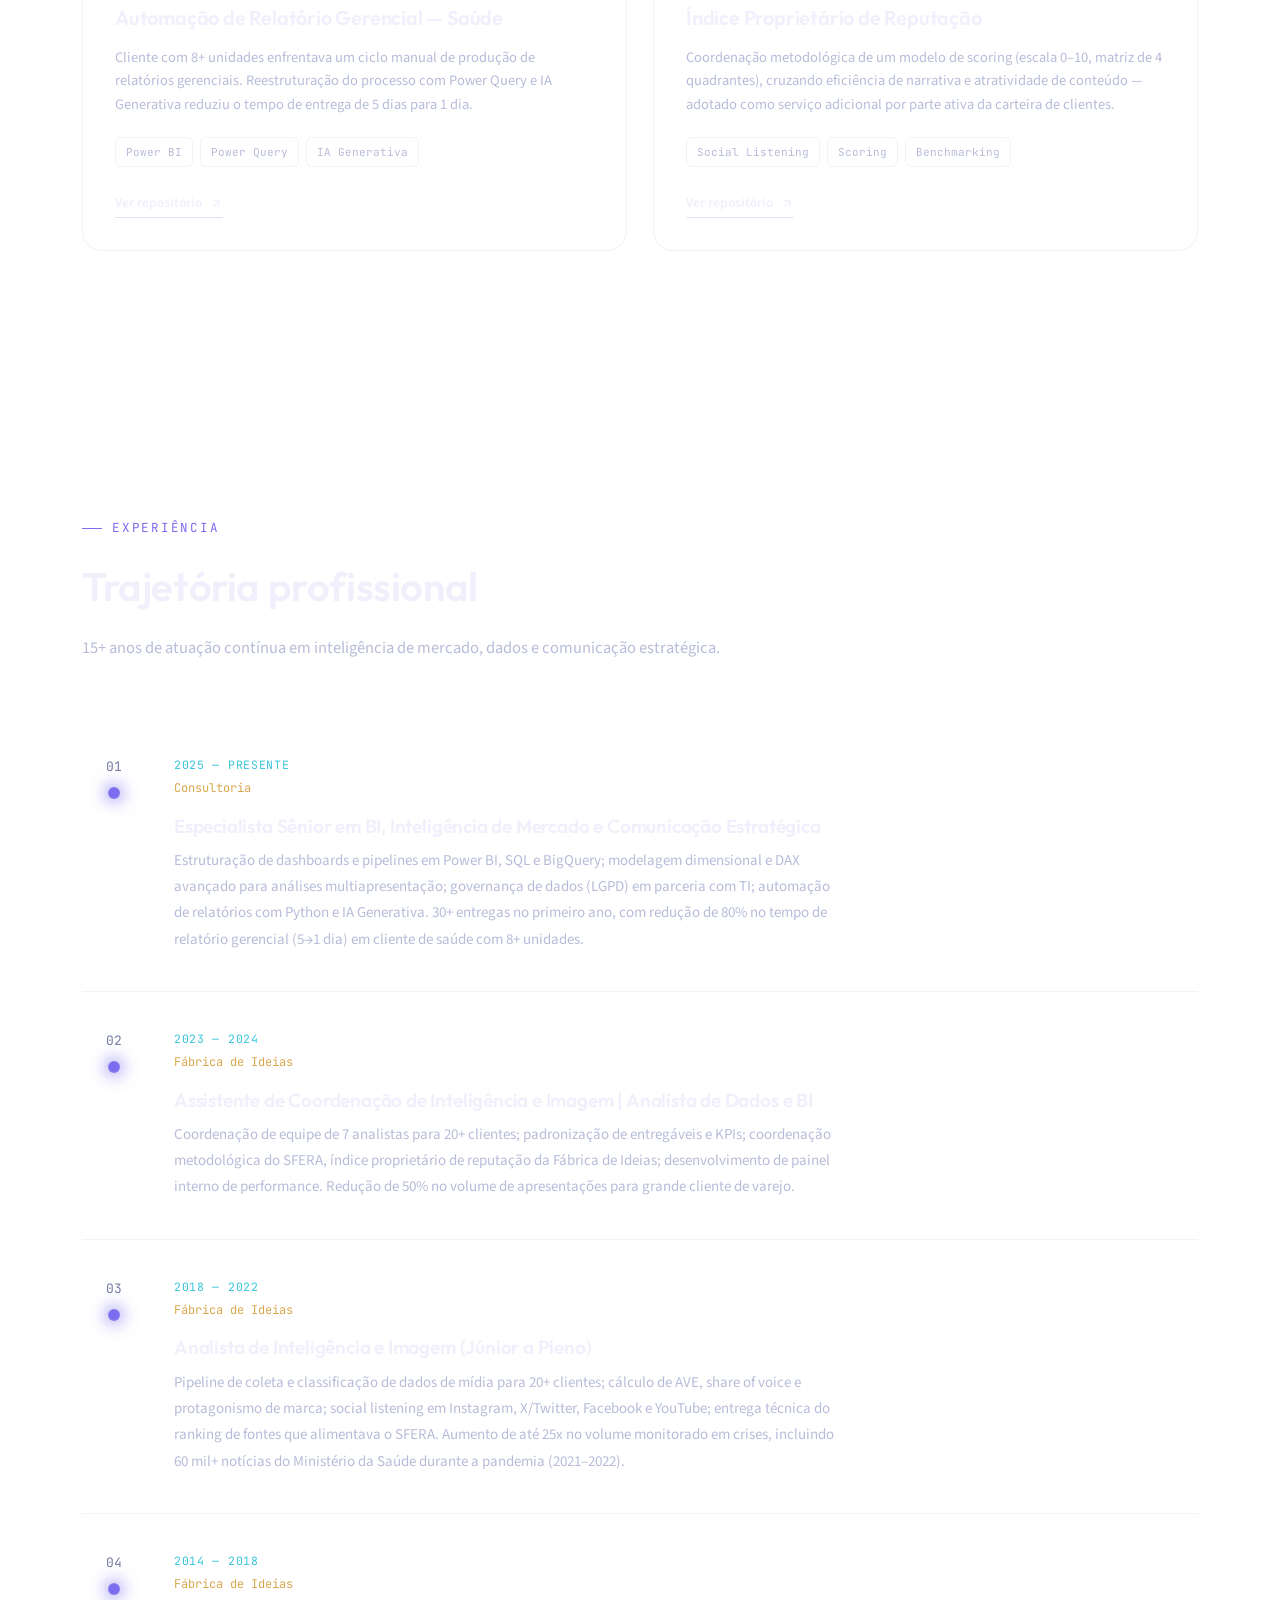
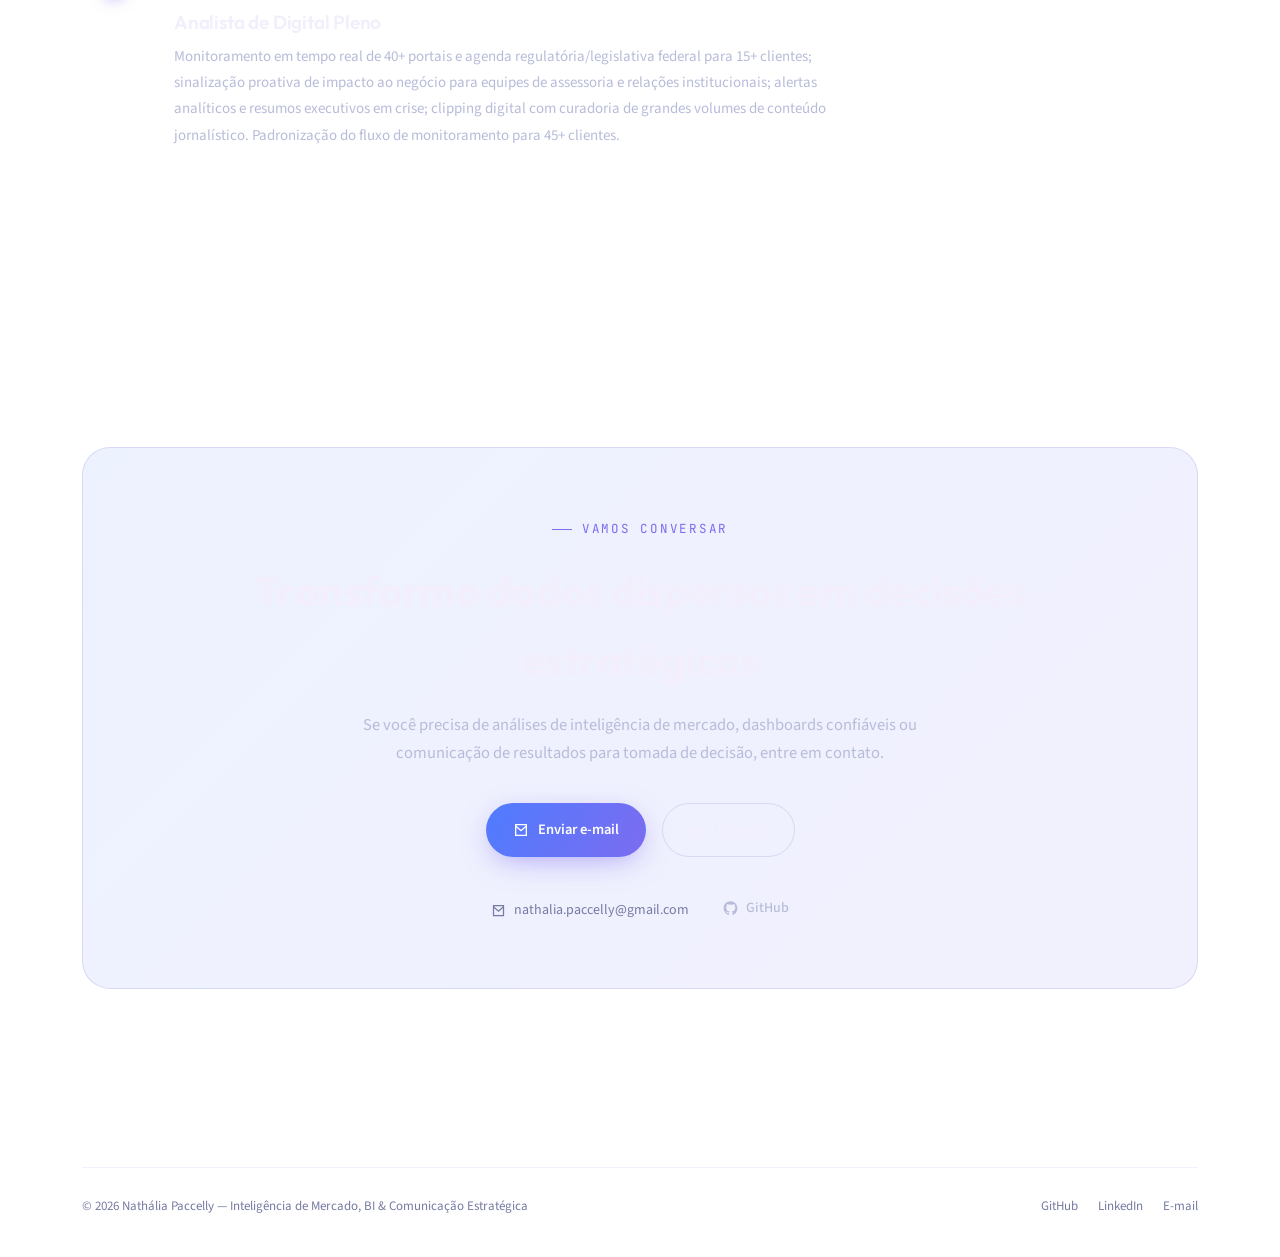
==== commit b4dc3b99: "Update skills section with new badges and labels" ====
--- a/index.html
+++ b/index.html
@@ -92,25 +92,33 @@
             <span class="fnode">Comunicação executiva</span>
           </div>
         </div>
-        <div class="skills-card reveal">
-          <h3>Stack &amp; competências</h3>
-          <div class="badge-grid">
-            <span class="badge">Power BI</span>
-            <span class="badge">DAX</span>
-            <span class="badge">Power Query</span>
-            <span class="badge">SQL</span>
-            <span class="badge">Excel Avançado</span>
-            <span class="badge">Data Studio</span>
-            <span class="badge">BigQuery</span>
-            <span class="badge">Modelagem Dimensional</span>
-            <span class="badge">LGPD</span>
-            <span class="badge">IA Generativa</span>
-          </div>
-          <div class="lang-row">
-            <div><strong>Português</strong>Nativo</div>
-            <div><strong>Inglês</strong>Avançado</div>
-          </div>
-        </div>
+<div class="skills-card reveal">
+  <h3>Stack &amp; competências</h3>
+
+  <p class="badge-group-label">Domínio avançado</p>
+  <div class="badge-grid">
+    <span class="badge">Power BI</span>
+    <span class="badge">DAX</span>
+    <span class="badge">Power Query</span>
+    <span class="badge">Excel Avançado</span>
+    <span class="badge">Data Studio</span>
+    <span class="badge">Modelagem Dimensional</span>
+    <span class="badge">LGPD</span>
+  </div>
+
+  <p class="badge-group-label" style="margin-top:16px;">Conhecimento em desenvolvimento</p>
+  <div class="badge-grid">
+    <span class="badge">SQL</span>
+    <span class="badge">BigQuery</span>
+    <span class="badge">Python</span>
+    <span class="badge">IA Generativa</span>
+  </div>
+
+  <div class="lang-row">
+    <div><strong>Português</strong>Nativo</div>
+    <div><strong>Inglês</strong>Avançado</div>
+  </div>
+</div>
       </div>
     </div>
   </section>
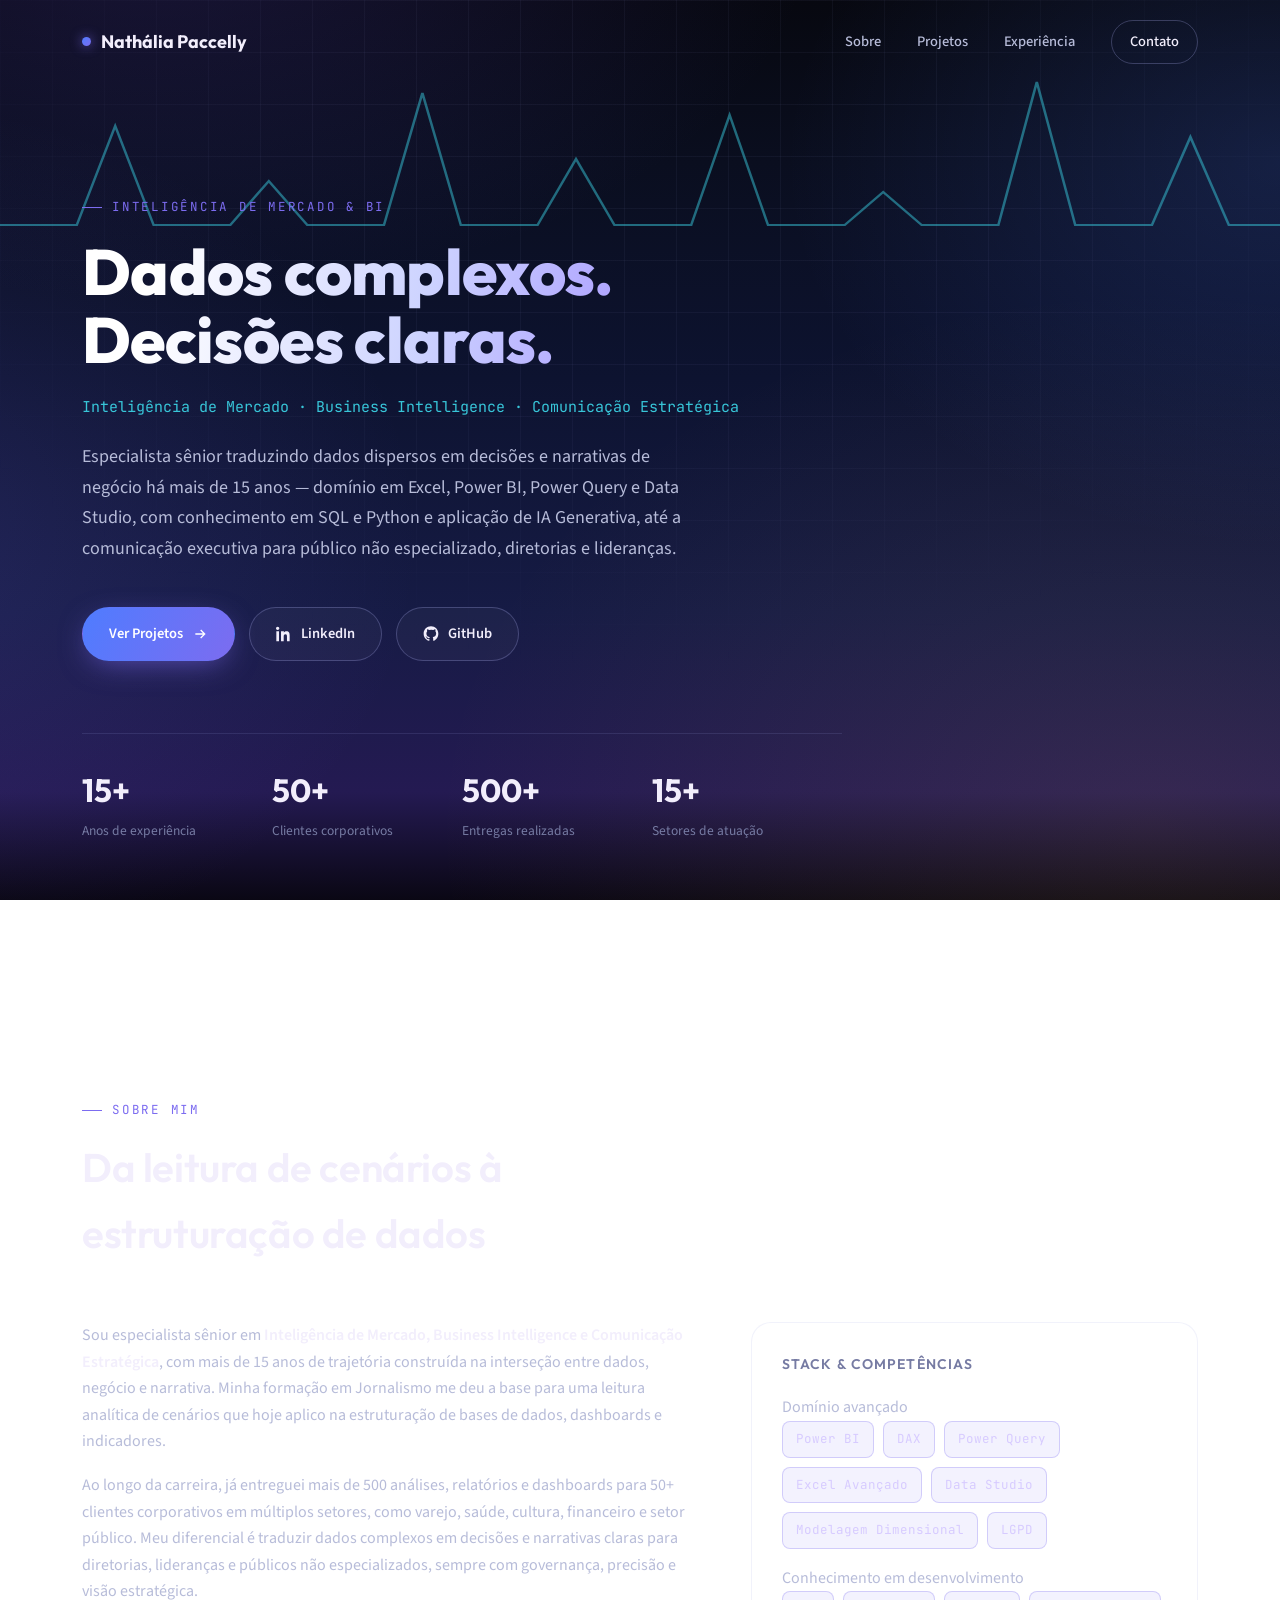
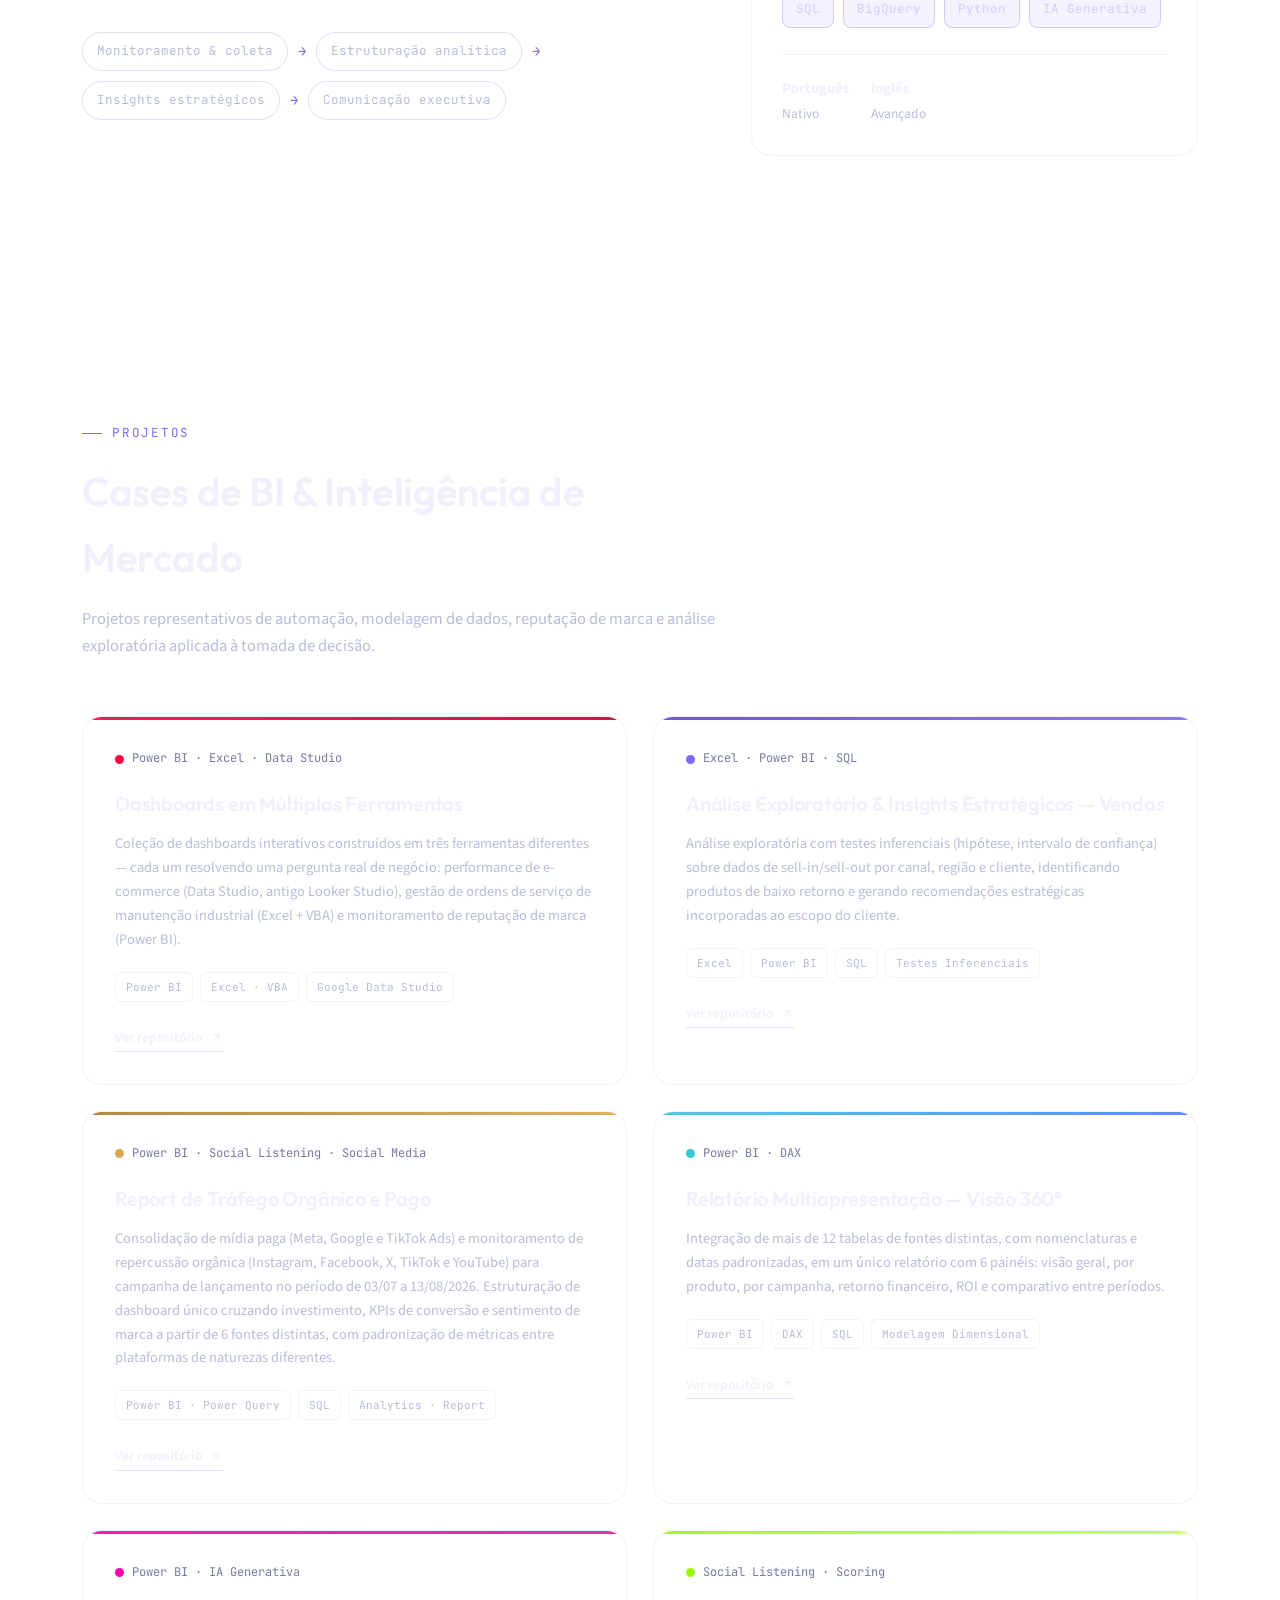
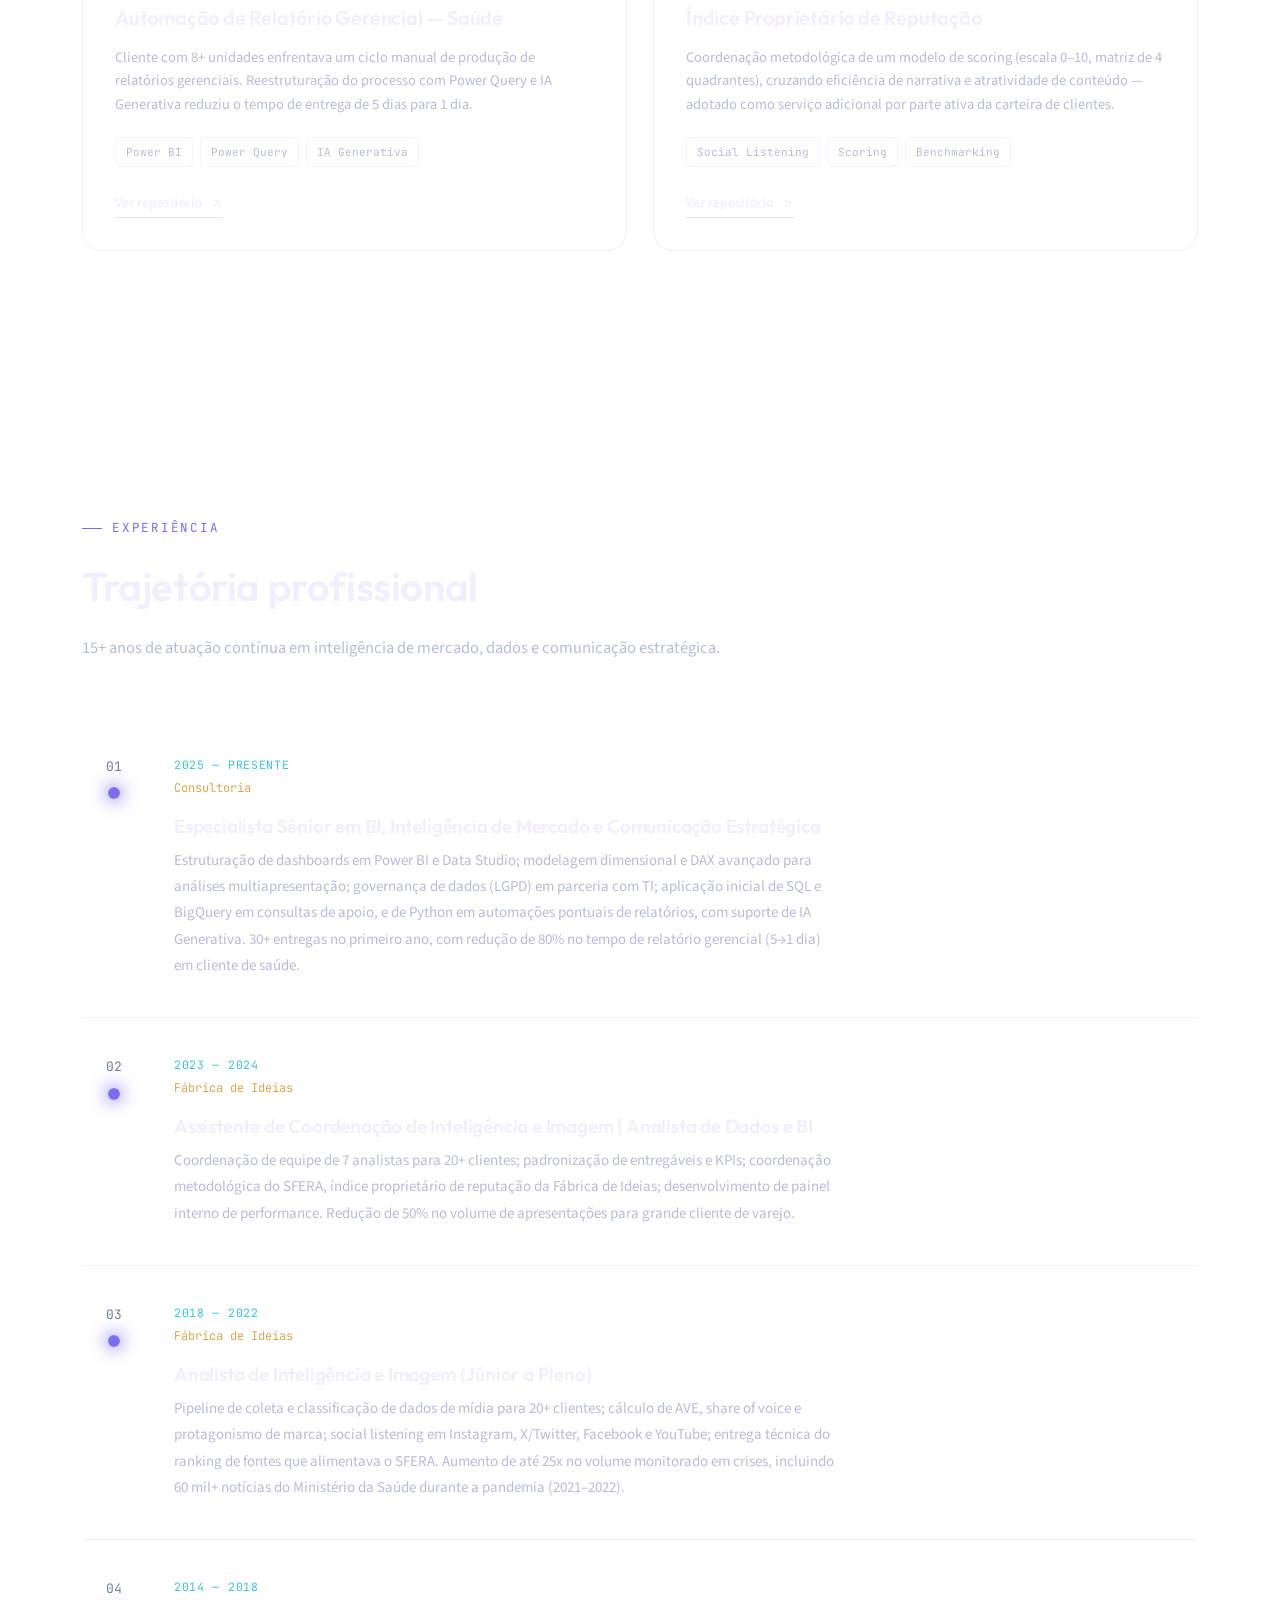
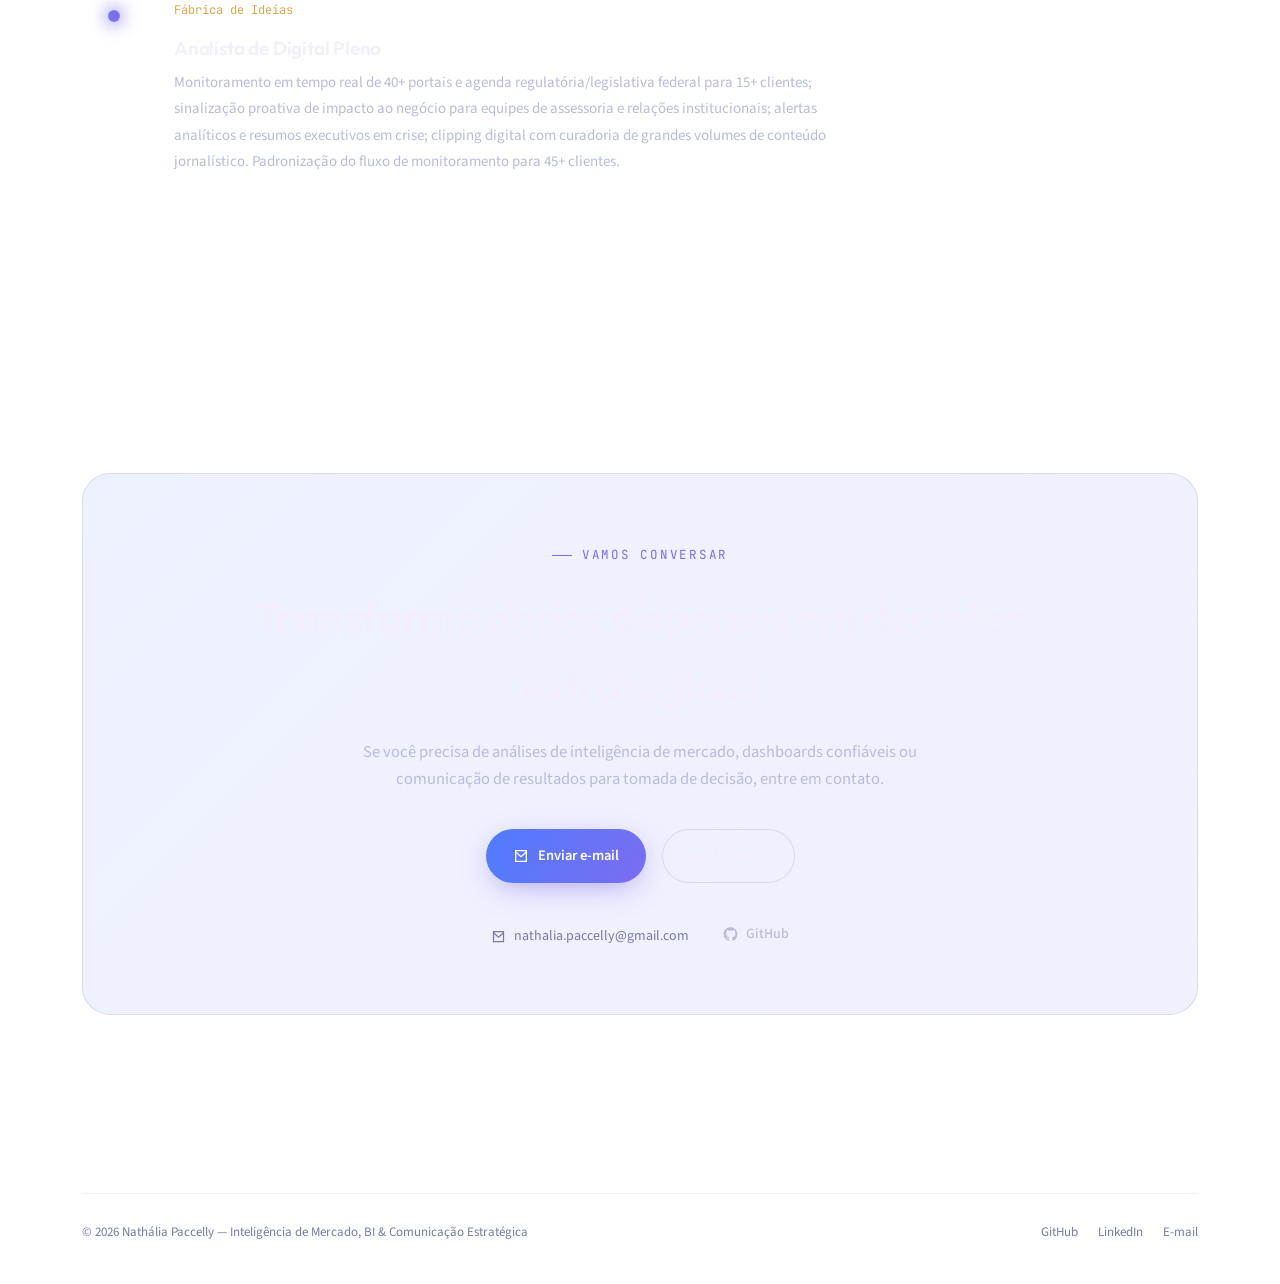
==== commit e126b6b9: "Revise content for clarity and detail in index.html Updated the text to improve clarity and detail r" ====
--- a/index.html
+++ b/index.html
@@ -47,7 +47,7 @@
         <span class="eyebrow">Inteligência de Mercado &amp; BI</span>
         <h1>Dados complexos.<br>Decisões claras.</h1>
         <p class="role-line">Inteligência de Mercado · Business Intelligence · Comunicação Estratégica</p>
-        <p class="lede">Especialista sênior com mais de 15 anos traduzindo dados dispersos em apresentações estratégicas e decisões de negócio. Domínio técnico em Excel, Power BI, Data Studio, SQL e IA Generativa, com comunicação executiva para diretorias e públicos não especializados.</p>
+        <p class="lede">Especialista sênior traduzindo dados dispersos em decisões e narrativas de negócio há mais de 15 anos — domínio em Excel, Power BI, Power Query e Data Studio, com conhecimento em SQL e Python e aplicação de IA Generativa, até a comunicação executiva para público não especializado, diretorias e lideranças.</p>
         <div class="hero-actions">
           <a href="#projetos" class="btn btn-primary">
             Ver Projetos
@@ -212,7 +212,7 @@
             <span class="stage-tag">2025 — presente</span>
             <span class="stage-org">Consultoria</span>
             <h3>Especialista Sênior em BI, Inteligência de Mercado e Comunicação Estratégica</h3>
-            <p>Estruturação de dashboards e pipelines em Power BI, SQL e BigQuery; modelagem dimensional e DAX avançado para análises multiapresentação; governança de dados (LGPD) em parceria com TI; automação de relatórios com Python e IA Generativa. 30+ entregas no primeiro ano, com redução de 80% no tempo de relatório gerencial (5→1 dia) em cliente de saúde com 8+ unidades.</p>
+            <p>Estruturação de dashboards em Power BI e Data Studio; modelagem dimensional e DAX avançado para análises multiapresentação; governança de dados (LGPD) em parceria com TI; aplicação inicial de SQL e BigQuery em consultas de apoio, e de Python em automações pontuais de relatórios, com suporte de IA Generativa. 30+ entregas no primeiro ano, com redução de 80% no tempo de relatório gerencial (5→1 dia) em cliente de saúde.</p>
           </div>
         </div>
 
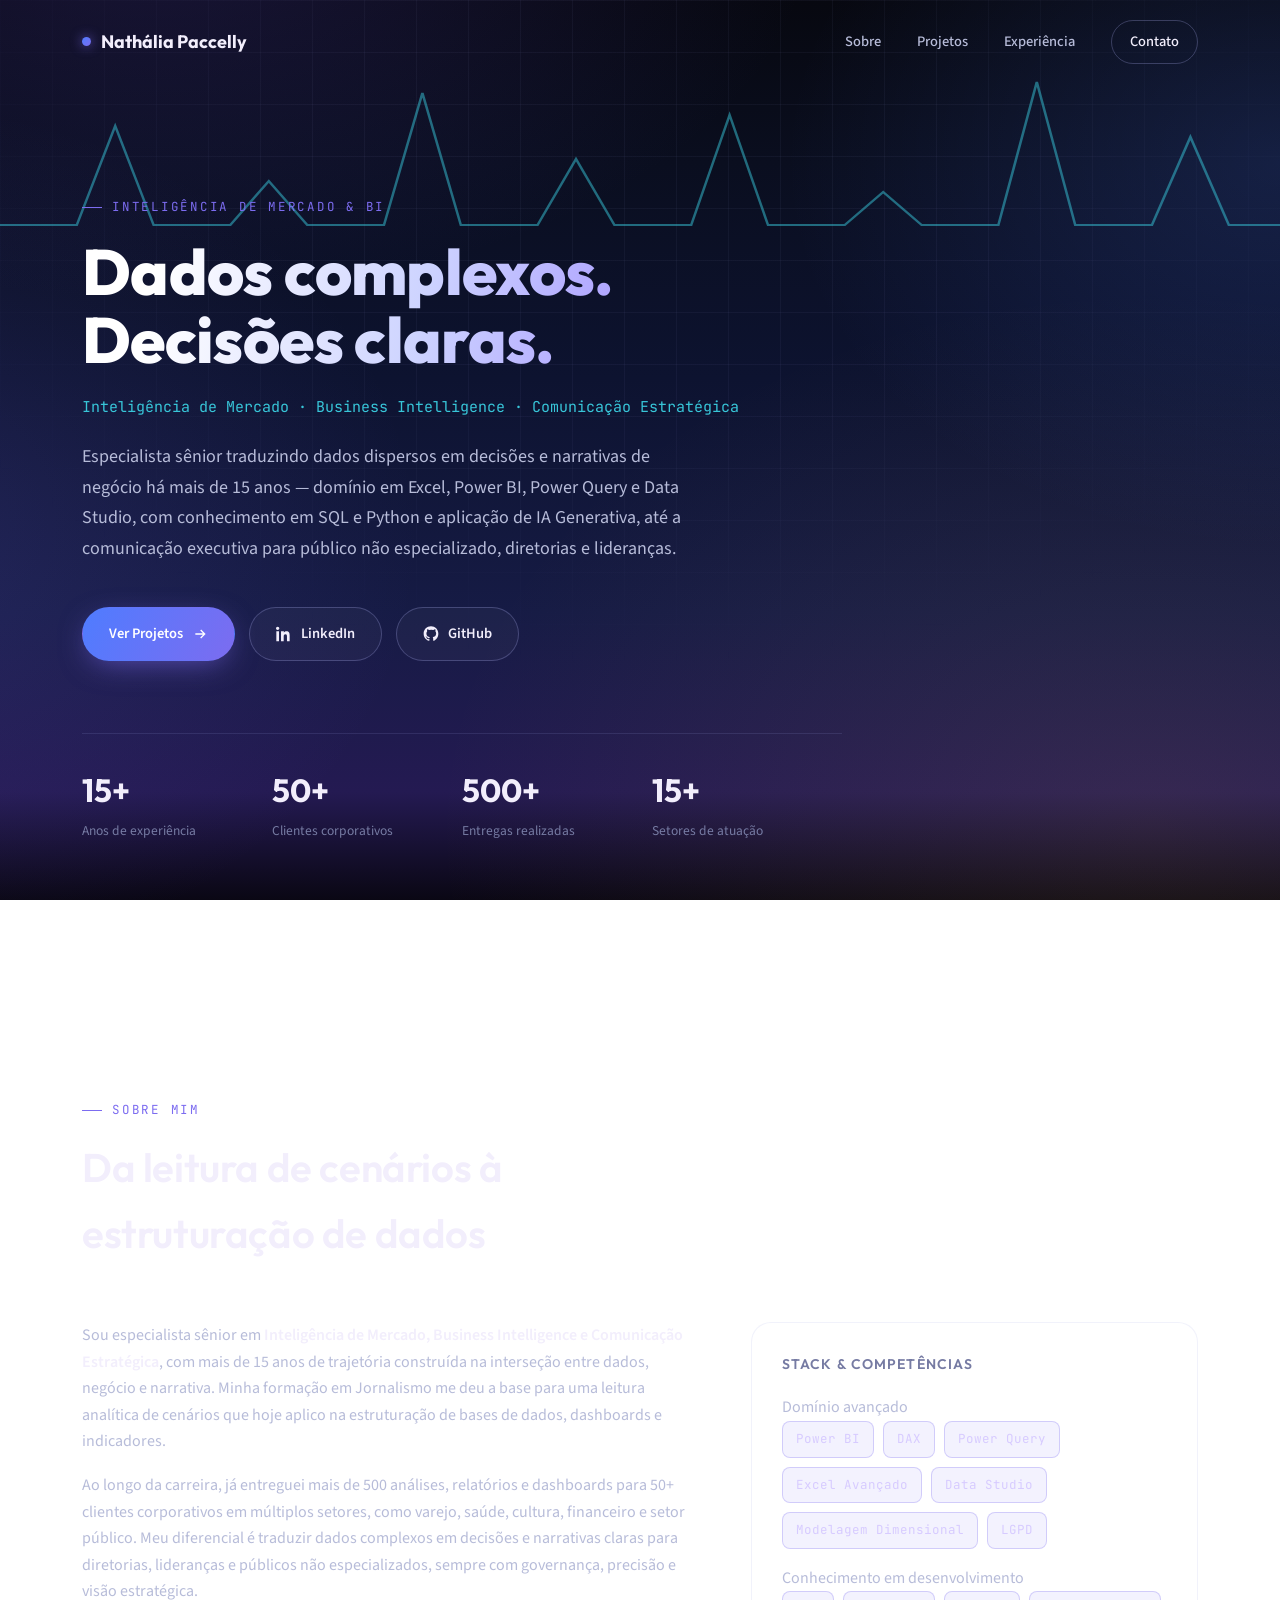
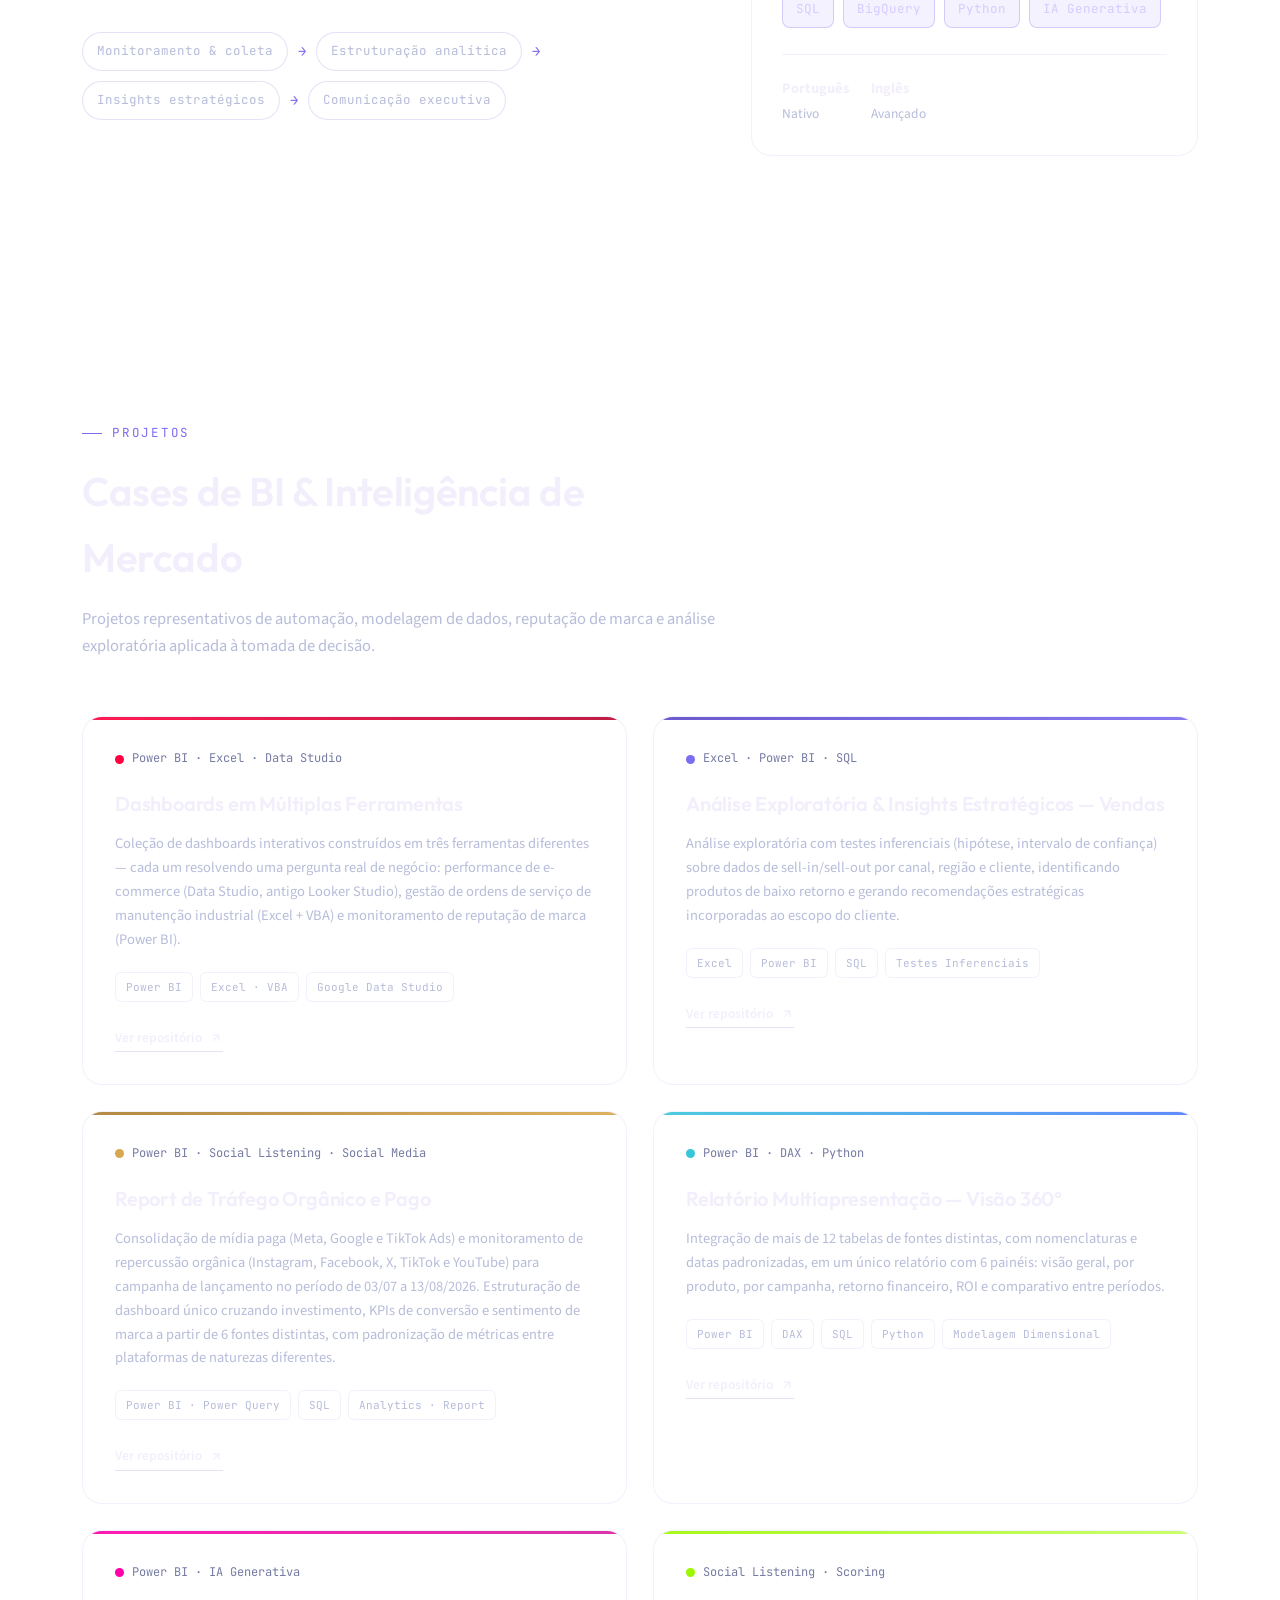
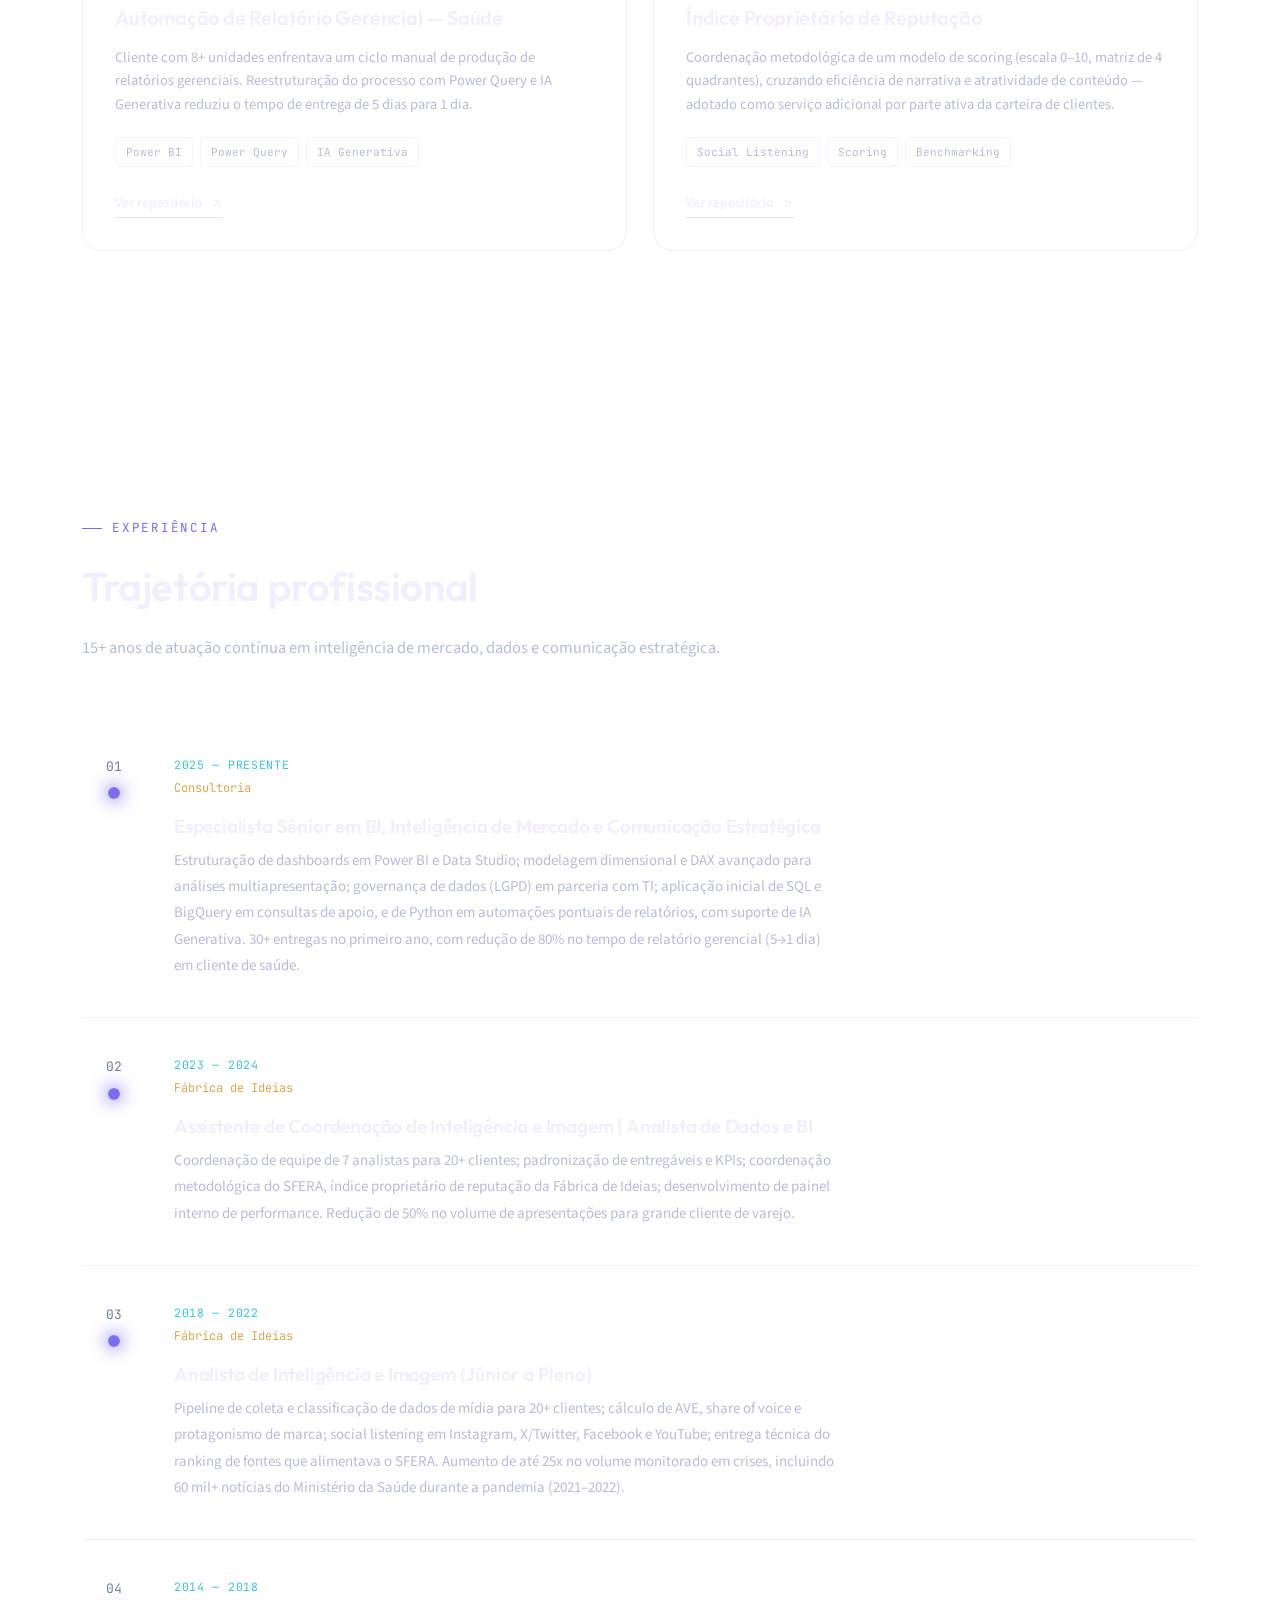
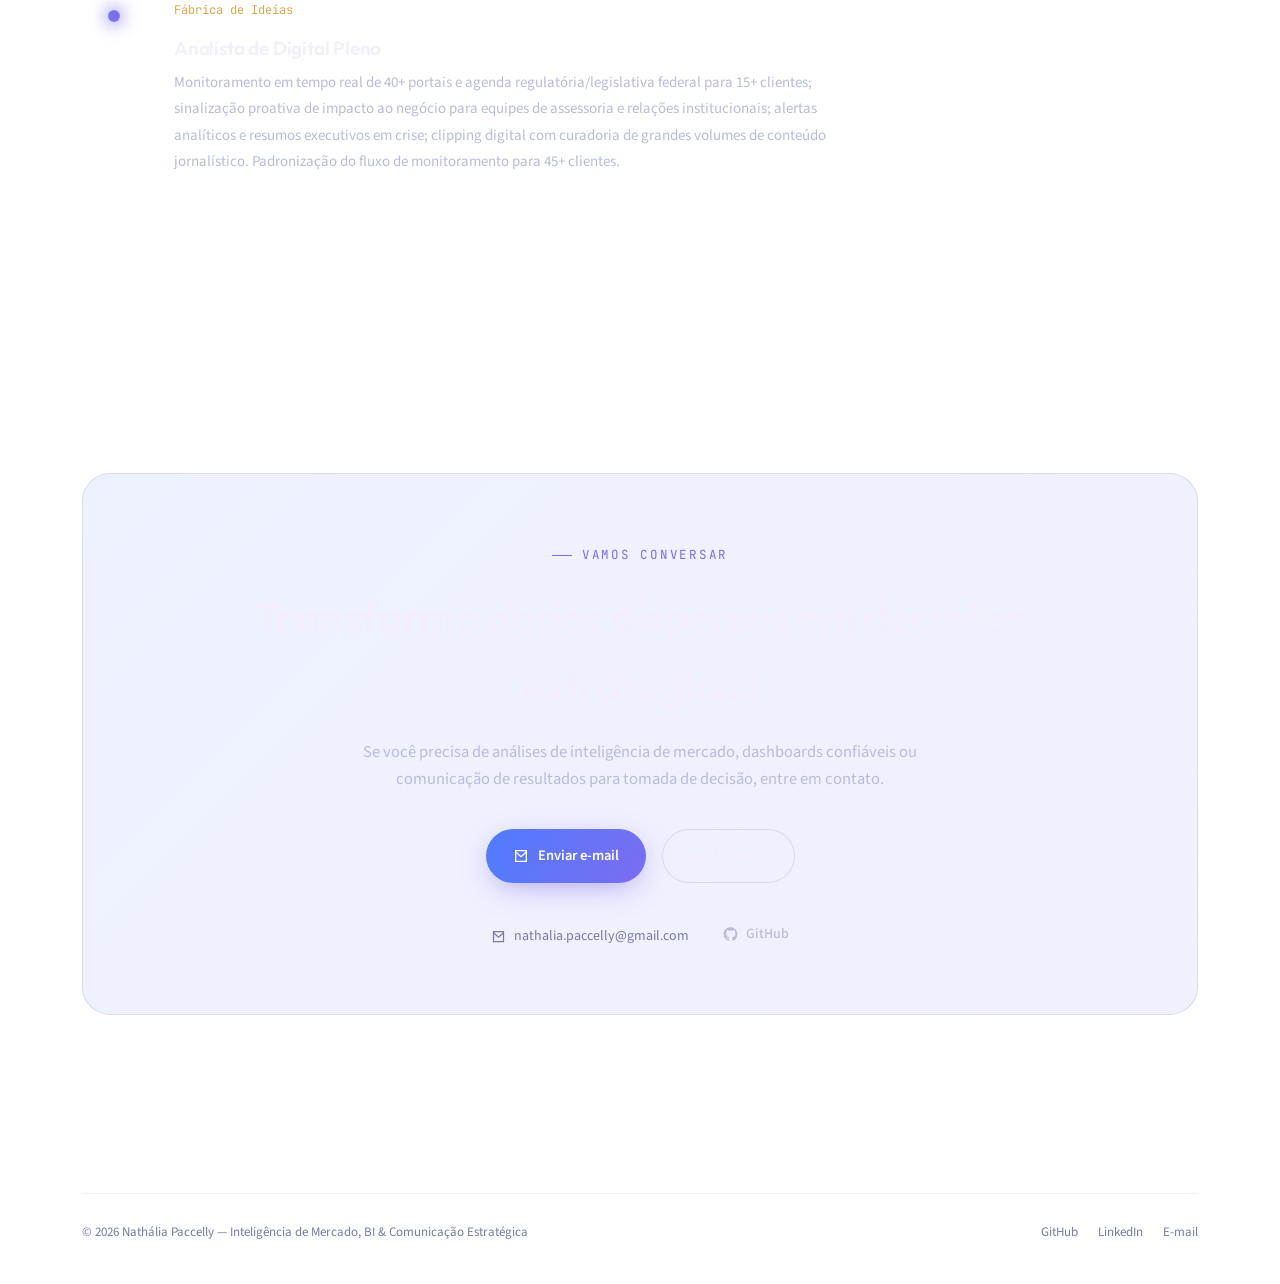
==== commit 55ec4b03: "Add Python to project technologies in index.html" ====
--- a/index.html
+++ b/index.html
@@ -163,10 +163,10 @@
         </article>  
 
         <article class="proj-card p-4 reveal">
-          <div class="proj-top"><div class="proj-lang"><span class="swatch"></span>Power BI · DAX</div></div>
+          <div class="proj-top"><div class="proj-lang"><span class="swatch"></span>Power BI · DAX · Python</div></div>
           <h3>Relatório Multiapresentação — Visão 360°</h3>
           <p class="desc">Integração de mais de 12 tabelas de fontes distintas, com nomenclaturas e datas padronizadas, em um único relatório com 6 painéis: visão geral, por produto, por campanha, retorno financeiro, ROI e comparativo entre períodos.</p>
-          <div class="proj-stack"><span>Power BI</span><span>DAX</span><span>SQL</span><span>Modelagem Dimensional</span></div>
+          <div class="proj-stack"><span>Power BI</span><span>DAX</span><span>SQL</span><span>Python</span><span>Modelagem Dimensional</span></div>
           <a href="https://github.com/NPaccelly/bi-360-report" target="_blank" rel="noopener" class="proj-link">Ver repositório
             <svg viewBox="0 0 24 24" fill="none" stroke="currentColor" stroke-width="2"><path d="M7 17L17 7M7 7h10v10"/></svg>
           </a>
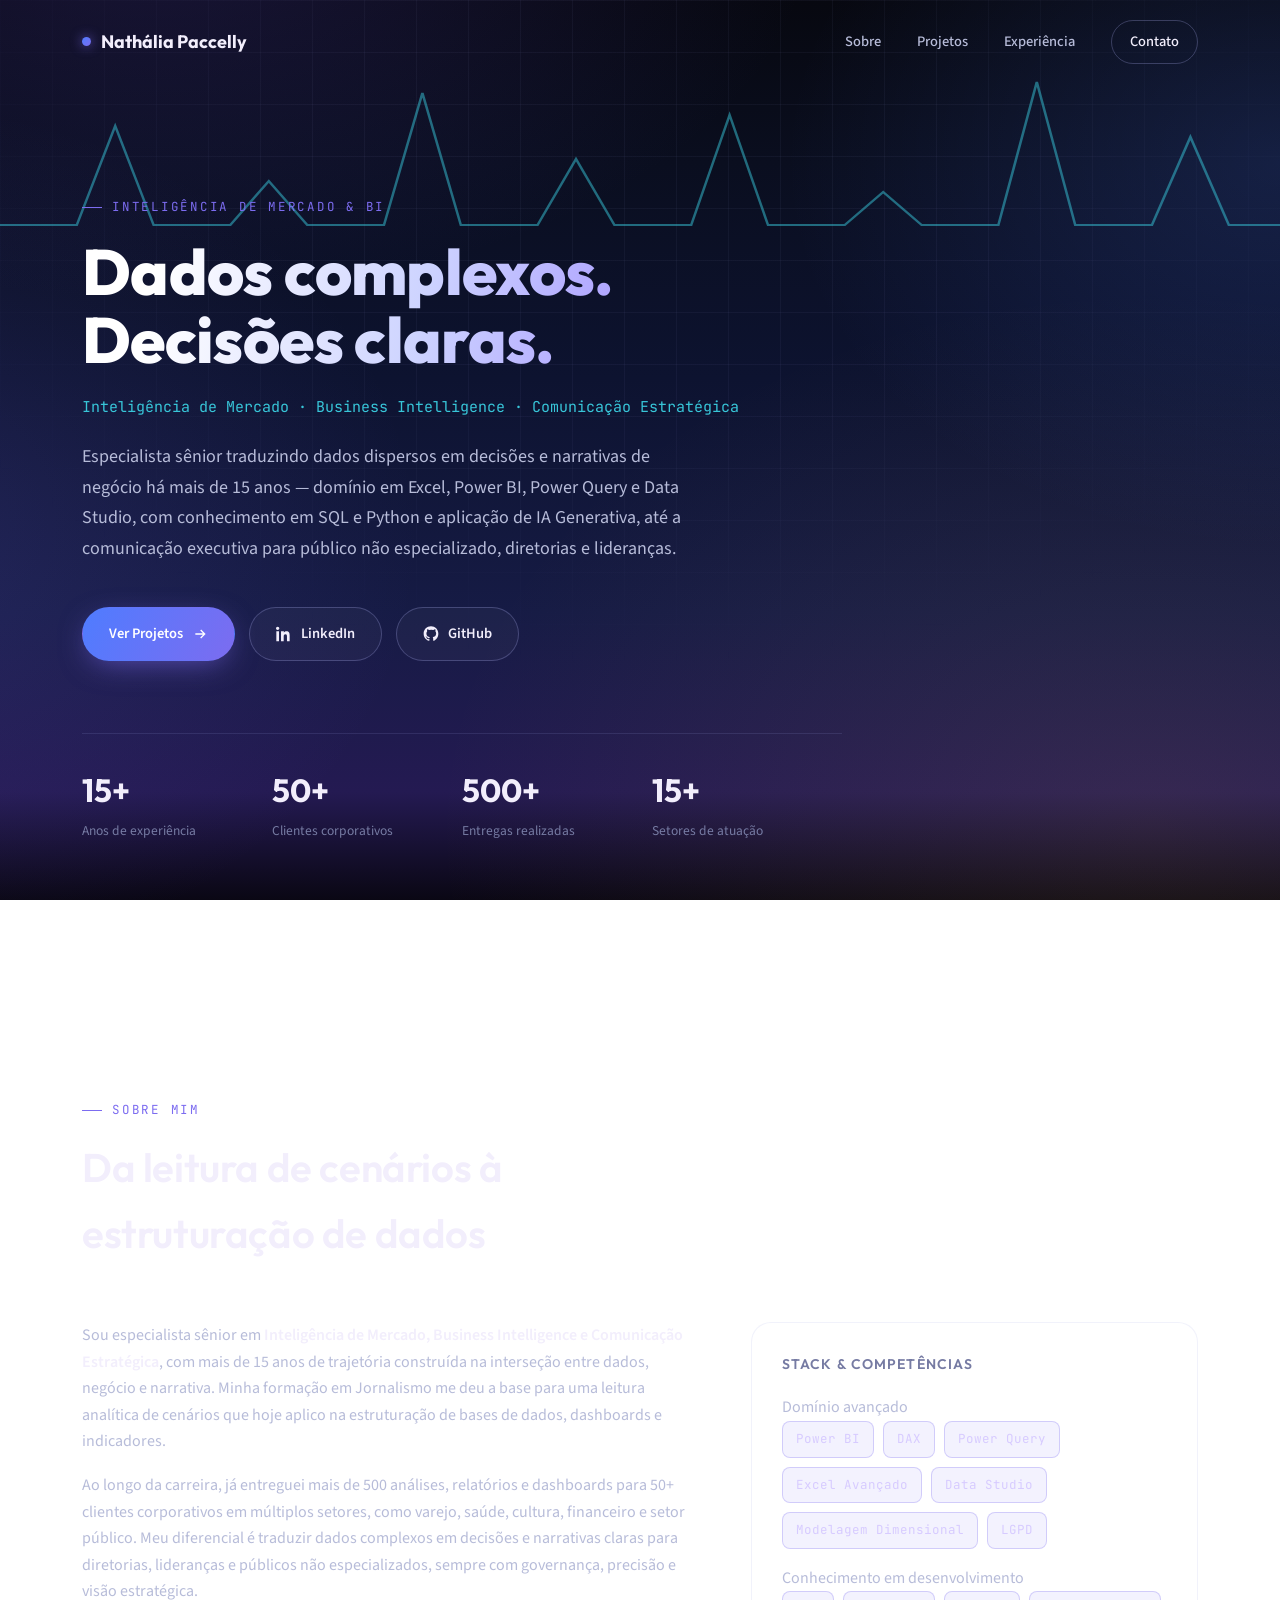
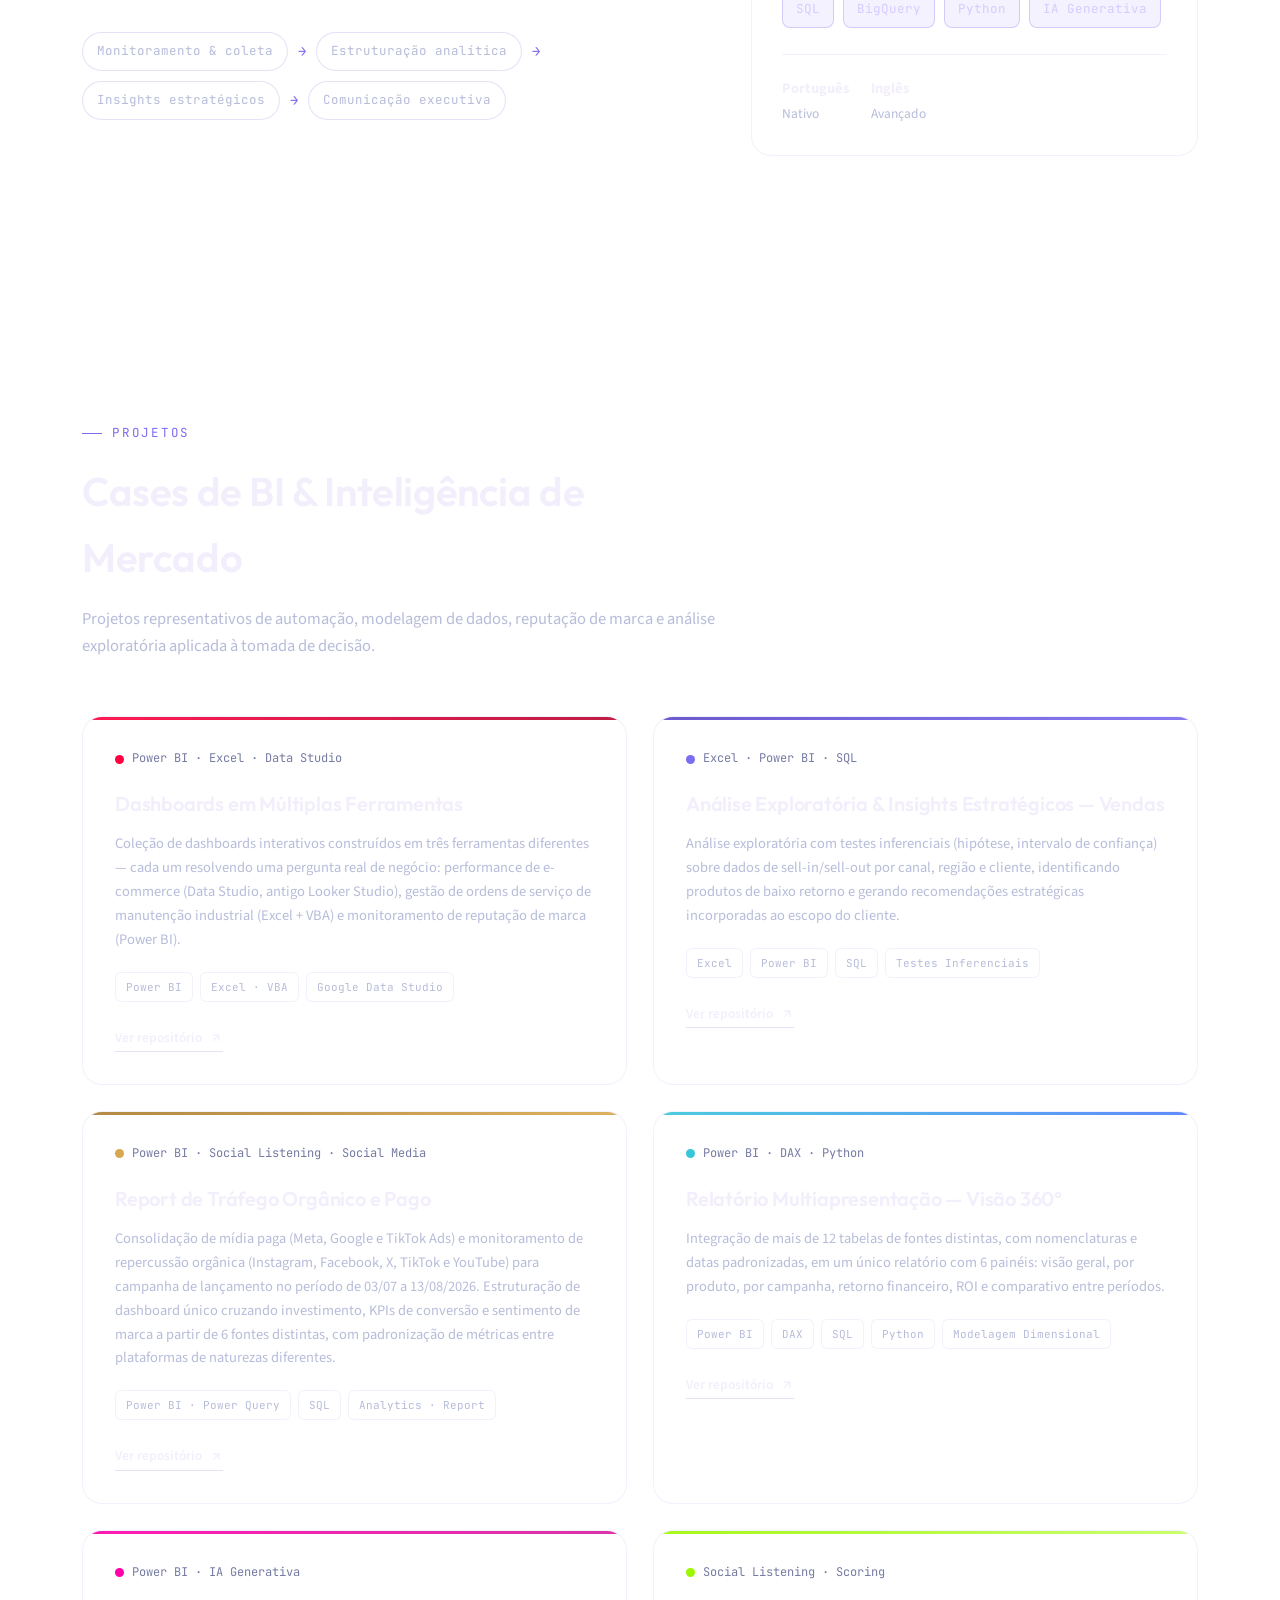
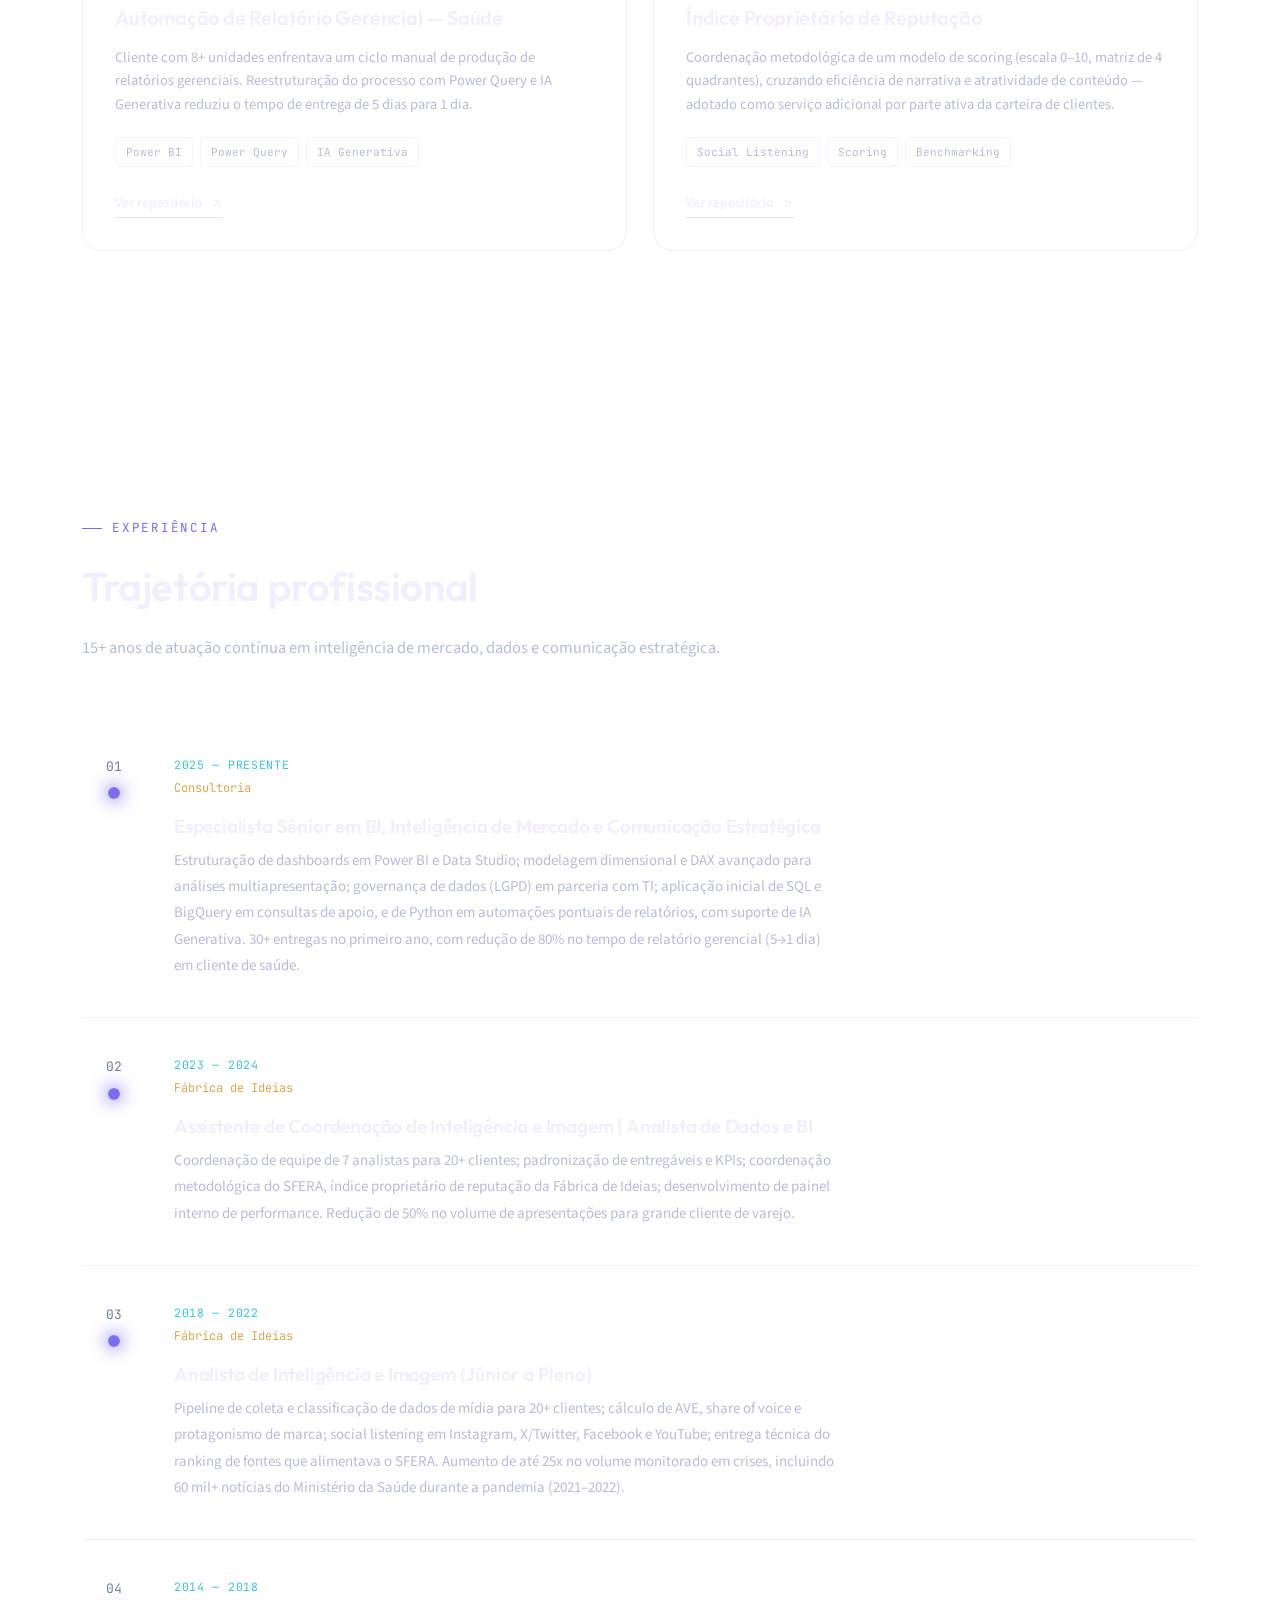
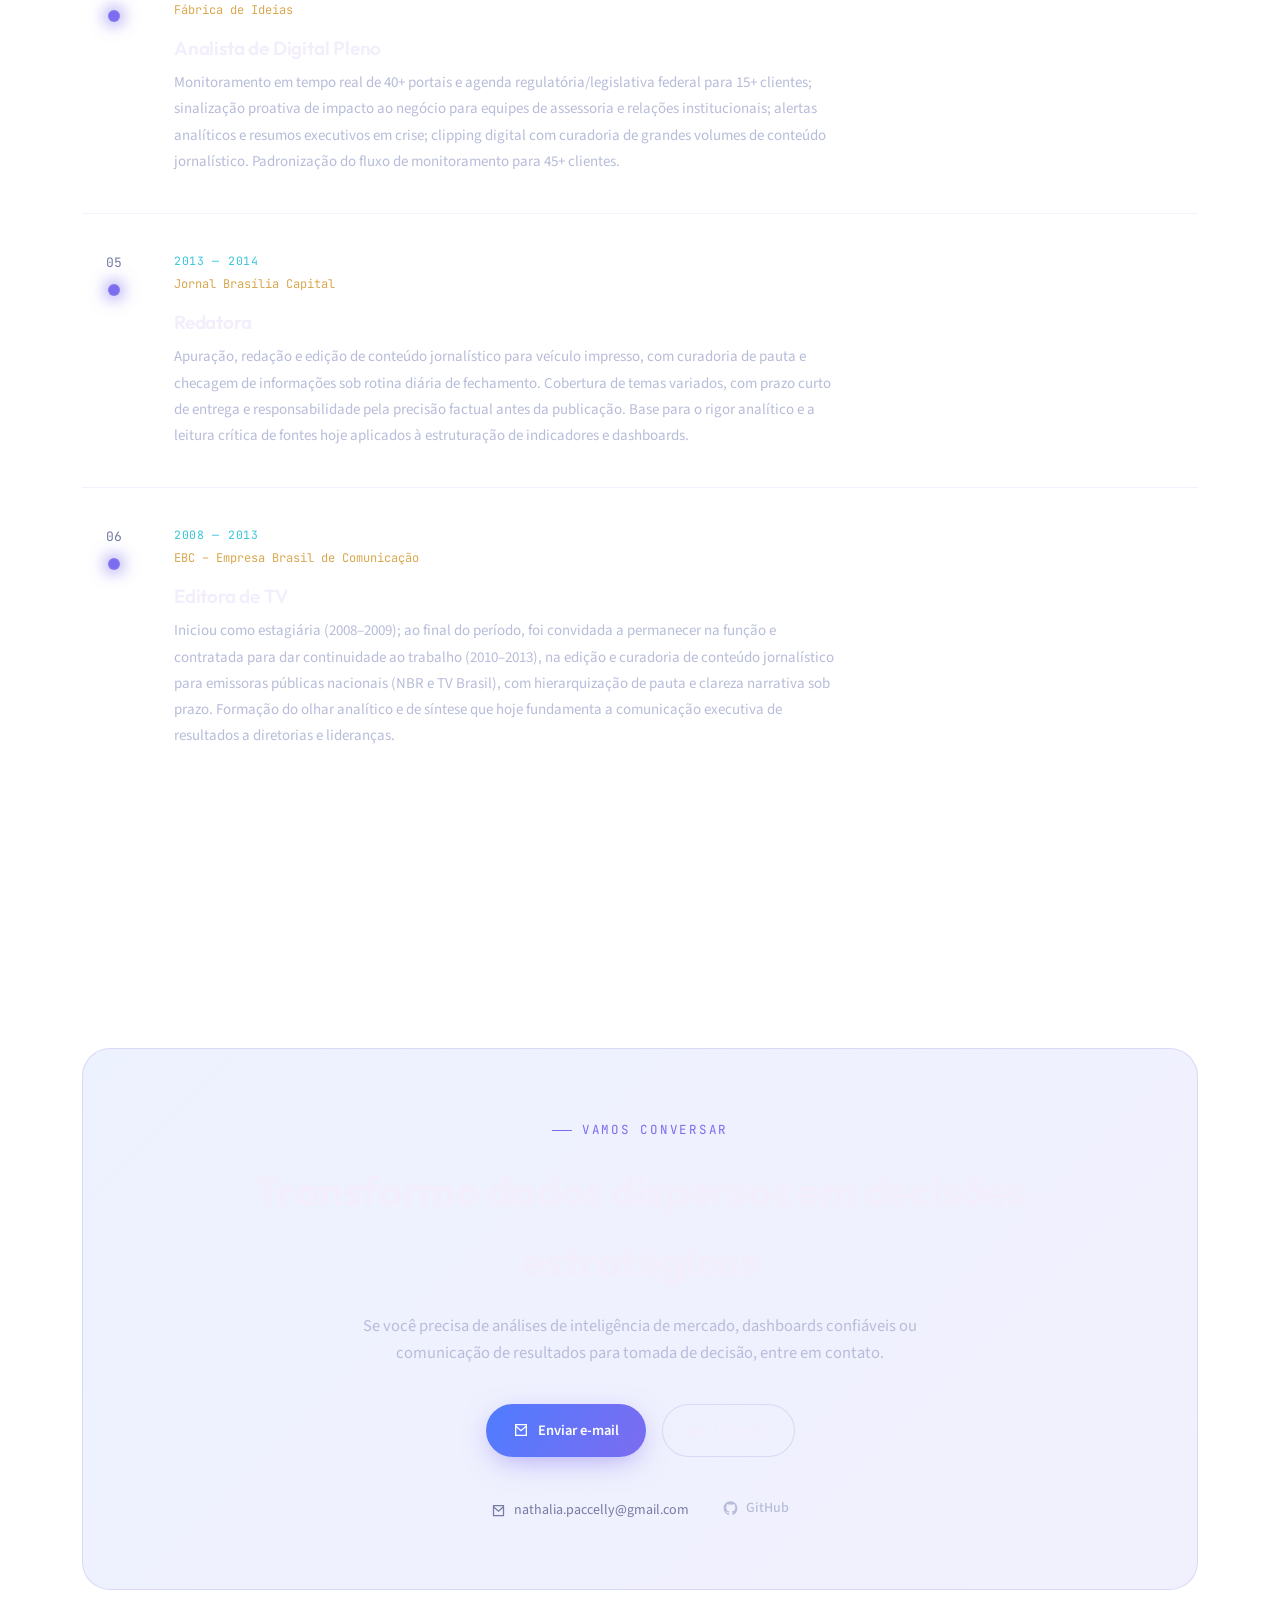
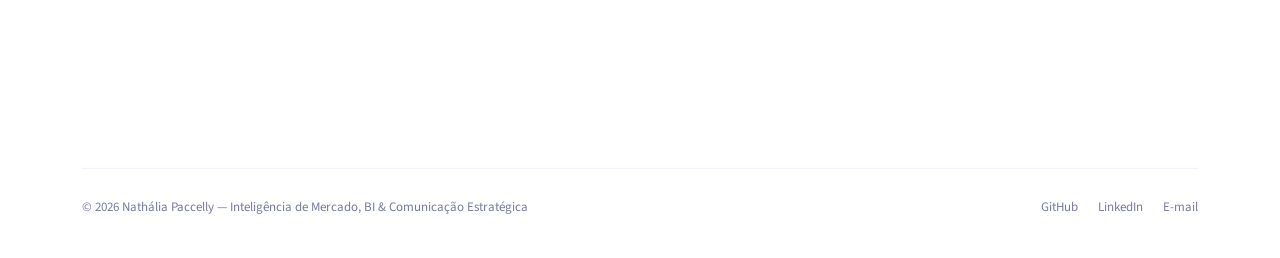
==== commit 056523a6: "Add new experience sections to index.html" ====
--- a/index.html
+++ b/index.html
@@ -246,6 +246,26 @@
           </div>
         </div>
 
+        <div class="stage-item reveal">
+          <div class="stage-num">05<div class="stage-dot"></div></div>
+          <div class="stage-body">
+            <span class="stage-tag">2013 — 2014</span>
+            <span class="stage-org">Jornal Brasília Capital</span>
+            <h3>Redatora</h3>
+            <p>Apuração, redação e edição de conteúdo jornalístico para veículo impresso, com curadoria de pauta e checagem de informações sob rotina diária de fechamento. Cobertura de temas variados, com prazo curto de entrega e responsabilidade pela precisão factual antes da publicação. Base para o rigor analítico e a leitura crítica de fontes hoje aplicados à estruturação de indicadores e dashboards.</p>
+          </div>
+        </div>
+
+        <div class="stage-item reveal">
+          <div class="stage-num">06<div class="stage-dot"></div></div>
+          <div class="stage-body">
+            <span class="stage-tag">2008 — 2013</span>
+            <span class="stage-org">EBC – Empresa Brasil de Comunicação</span>
+            <h3>Editora de TV</h3>
+            <p>Iniciou como estagiária (2008–2009); ao final do período, foi convidada a permanecer na função e contratada para dar continuidade ao trabalho (2010–2013), na edição e curadoria de conteúdo jornalístico para emissoras públicas nacionais (NBR e TV Brasil), com hierarquização de pauta e clareza narrativa sob prazo. Formação do olhar analítico e de síntese que hoje fundamenta a comunicação executiva de resultados a diretorias e lideranças.</p>
+          </div>
+        </div>
+        
       </div>
     </div>
   </section>
